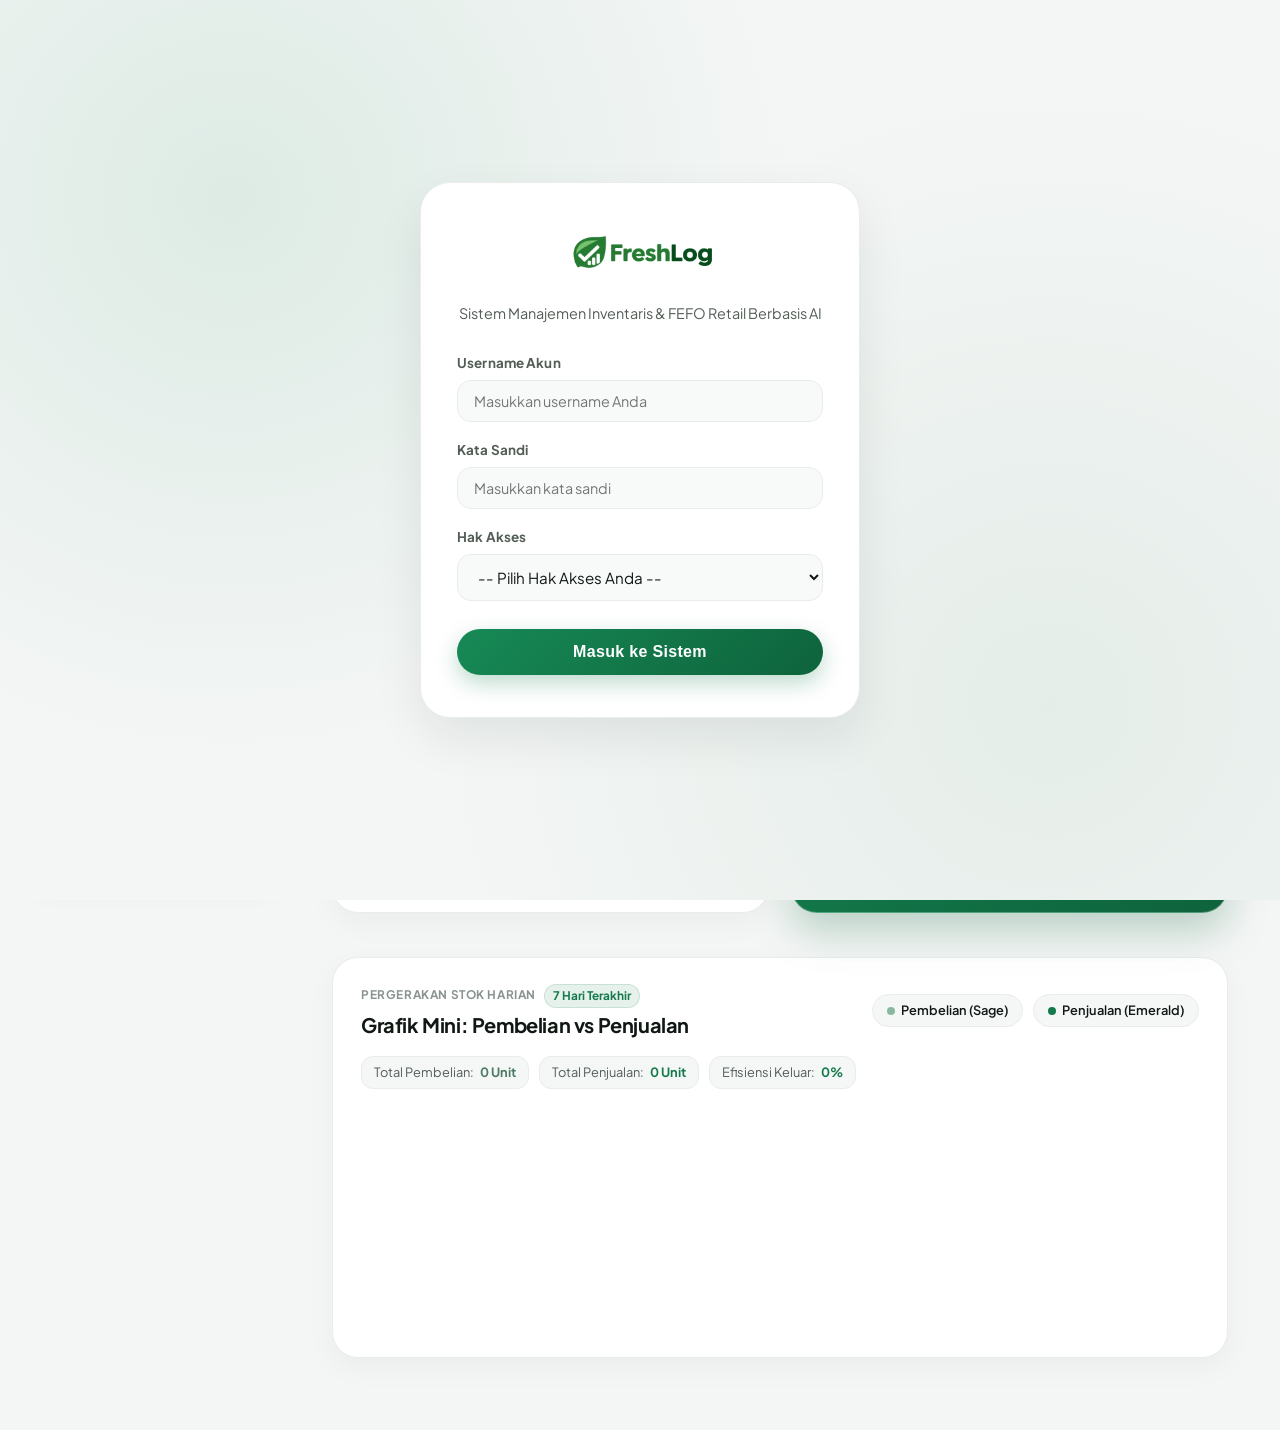
==== frontend/Freshlog.html @ a0118301 "feat: integrasi sinkronisasi cloud Supabase dua arah dengan pembatasan hak akses admin" ====
<!DOCTYPE html>
<html lang="id">
<head>
  <meta charset="UTF-8">
  <meta name="viewport" content="width=device-width, initial-scale=1.0">
  <title>FreshLog - Sistem Inventaris & FEFO</title>
  <link rel="icon" type="image/png" href="logo-icon.png">
  <!-- Google Fonts: Plus Jakarta Sans (Quixotic Soft-Bento Design) -->
  <link rel="preconnect" href="https://fonts.googleapis.com">
  <link rel="preconnect" href="https://fonts.gstatic.com" crossorigin>
  <link href="https://fonts.googleapis.com/css2?family=Plus+Jakarta+Sans:wght@400;500;600;700;800&display=swap" rel="stylesheet">
  <link rel="stylesheet" href="Freshlog.css">
</head>
<body>
  <!-- login (Quixotic Soft-Bento Console) -->
  <div class="login-wrapper" id="login-screen">
    <div class="login-card-bento">
      <div class="login-brand-logo-wrap" style="text-align: center; margin-bottom: 16px;">
        <img src="logo.png" alt="FreshLog Logo" style="height: 56px; max-width: 250px; object-fit: contain;" />
      </div>
      <p class="login-subtitle">Sistem Manajemen Inventaris &amp; FEFO Retail Berbasis AI</p>
      
      <form id="loginForm">
          <!-- Input Username -->
          <div class="form-group">
              <label for="username">Username Akun</label>
              <input type="text" id="username" placeholder="Masukkan username Anda" required>
          </div>

          <!-- Input Password -->
          <div class="form-group">
              <label for="password">Kata Sandi</label>
              <input type="password" id="password" placeholder="Masukkan kata sandi" required>
          </div>

          <!-- Pilihan Akses Role -->
          <div class="form-group">
              <label for="role">Hak Akses</label>
              <select id="role" required>
                  <option value="" disabled selected>-- Pilih Hak Akses Anda --</option>
                  <option value="admin">Admin Toko</option>
                  <option value="staff">Staf Toko</option>
              </select>
          </div>

          <button type="submit" id="btn-submit-login" class="btn-login">Masuk ke Sistem</button>
          <div id="errorBox" class="error-box">Akses ditolak! Periksa kembali data login Anda.</div>
      </form>
    </div>
  </div>

<!-- HALAMAN DASHBOARD DATA UTAMA (Awalnya Terkunci/Tersembunyi) -->
<div id="main-content" hidden>

<!-- TOMBOL HAMBURGER UNTUK TAMPILAN HP -->
<button class="menu-toggle" id="menu-toggle">☰ Menu</button>

  <!-- SIDEBAR NAVIGASI (Quixotic Floating Pill Rail) -->
  <aside class="sidebar" id="sidebar">
    <div class="brand">
      <div class="brand-emblem" style="background: #ffffff; padding: 2px; border: 1px solid var(--border-hairline); box-shadow: var(--shadow-subtle); overflow: hidden;">
        <img src="logo-icon.png" alt="FreshLog" style="width: 100%; height: 100%; object-fit: contain; display: block;" />
      </div>
      <div class="brand-text-wrap">
        <h2>FreshLog</h2>
        <span class="brand-sub">Inventory &amp; FEFO</span>
      </div>
    </div>
    <!-- Info Peran & Sesi Jam Kerja -->
    <div class="user-profile">
      <div class="user-profile-header">
        <img id="sidebar-user-avatar" src="https://ui-avatars.com/api/?name=Admin+Toko&background=137A4B&color=fff" alt="Avatar" class="sidebar-avatar">
        <div class="user-profile-info">
          <p class="user-name-label">Pengguna: <strong id="user-name">-</strong></p>
          <p class="user-role-label"><span class="badge" id="user-role">-</span></p>
        </div>
      </div>
      <div class="user-profile-details">
        <p class="shift-info"><small id="user-shift">Sesi Shift: -</small></p>
        <p class="shift-info"><small id="user-contact">Kontak: -</small></p>
      </div>
    </div>

    <nav class="nav-menu">
      <ul>
        <li><a data-target="dashboard" class="active" role="button" tabindex="0"><span class="nav-icon"><svg class="modern-icon" viewBox="0 0 24 24" fill="none" stroke="currentColor" stroke-width="1.8" stroke-linecap="round" stroke-linejoin="round"><rect x="3" y="3" width="7" height="9" rx="1.5"/><rect x="14" y="3" width="7" height="5" rx="1.5"/><rect x="14" y="12" width="7" height="9" rx="1.5"/><rect x="3" y="16" width="7" height="5" rx="1.5"/></svg></span><span class="nav-label">Dashboard &amp; Dampak</span></a></li>
        <li><a data-target="produk" role="button" tabindex="0"><span class="nav-icon"><svg class="modern-icon" viewBox="0 0 24 24" fill="none" stroke="currentColor" stroke-width="1.8" stroke-linecap="round" stroke-linejoin="round"><path d="M21 8a2 2 0 0 0-1-1.73l-7-4a2 2 0 0 0-2 0l-7 4A2 2 0 0 0 3 8v8a2 2 0 0 0 1 1.73l7 4a2 2 0 0 0 2 0l7-4A2 2 0 0 0 21 16Z"/><path d="m3.3 7 8.7 5 8.7-5"/><path d="M12 22V12"/></svg></span><span class="nav-label">Stok &amp; Batch</span></a></li>
        <li><a data-target="kasir" role="button" tabindex="0"><span class="nav-icon"><svg class="modern-icon" viewBox="0 0 24 24" fill="none" stroke="currentColor" stroke-width="1.8" stroke-linecap="round" stroke-linejoin="round"><circle cx="8" cy="21" r="1.5"/><circle cx="19" cy="21" r="1.5"/><path d="M2.5 2.5h3l2.4 11.5a2 2 0 0 0 2 1.6h9.6a2 2 0 0 0 1.9-1.5l1.6-7.6H6.5"/><path d="m14 5 3-3m0 0 3 3m-3-3v7"/></svg></span><span class="nav-label">Penjualan (Barang Keluar)</span></a></li>
        <li id="nav-item-pembelian"><a data-target="pembelian" id="nav-link-pembelian" role="button" tabindex="0"><span class="nav-icon"><svg class="modern-icon" viewBox="0 0 24 24" fill="none" stroke="currentColor" stroke-width="1.8" stroke-linecap="round" stroke-linejoin="round"><path d="M21 10V8a2 2 0 0 0-1-1.73l-7-4a2 2 0 0 0-2 0l-7 4A2 2 0 0 0 3 8v8a2 2 0 0 0 1 1.73l7 4a2 2 0 0 0 2 0l2-1.14"/><path d="m3.3 7 8.7 5 8.7-5"/><path d="M12 22V12"/><path d="M19 13v6"/><path d="m16 16 3 3 3-3"/></svg></span><span class="nav-label">Pembelian (Barang Masuk)</span></a></li>
        <li><a data-target="analitik-ai" role="button" tabindex="0"><span class="nav-icon"><svg class="modern-icon" viewBox="0 0 24 24" fill="none" stroke="currentColor" stroke-width="1.8" stroke-linecap="round" stroke-linejoin="round"><path d="M3 3v18h18"/><path d="m19 9-5 5-4-4-3 3"/><circle cx="19" cy="9" r="1.5"/></svg></span><span class="nav-label">Analitik AI</span></a></li>
        <li><a data-target="laporan" role="button" tabindex="0"><span class="nav-icon"><svg class="modern-icon" viewBox="0 0 24 24" fill="none" stroke="currentColor" stroke-width="1.8" stroke-linecap="round" stroke-linejoin="round"><path d="M14 2H6a2 2 0 0 0-2 2v16a2 2 0 0 0 2 2h12a2 2 0 0 0 2-2V8z"/><polyline points="14 2 14 8 20 8"/><line x1="16" y1="13" x2="8" y2="13"/><line x1="16" y1="17" x2="8" y2="17"/><line x1="10" y1="9" x2="8" y2="9"/></svg></span><span class="nav-label">Laporan Rekapitulasi</span></a></li>
        <li><a data-target="notif-bot" role="button" tabindex="0"><span class="nav-icon"><svg class="modern-icon" viewBox="0 0 24 24" fill="none" stroke="currentColor" stroke-width="1.8" stroke-linecap="round" stroke-linejoin="round"><path d="M6 8a6 6 0 0 1 12 0c0 7 3 9 3 9H3s3-2 3-9"/><path d="M10.3 21a1.94 1.94 0 0 0 3.4 0"/></svg></span><span class="nav-label">Notifikasi Bot</span></a></li>
        <li><a data-target="pengaturan" role="button" tabindex="0"><span class="nav-icon"><svg class="modern-icon" viewBox="0 0 24 24" fill="none" stroke="currentColor" stroke-width="1.8" stroke-linecap="round" stroke-linejoin="round"><circle cx="12" cy="12" r="3"/><path d="M19.4 15a1.65 1.65 0 0 0 .33 1.82l.06.06a2 2 0 0 1 0 2.83 2 2 0 0 1-2.83 0l-.06-.06a1.65 1.65 0 0 0-1.82-.33 1.65 1.65 0 0 0-1 1.51V21a2 2 0 0 1-2 2 2 2 0 0 1-2-2v-.09A1.65 1.65 0 0 0 9 19.4a1.65 1.65 0 0 0-1.82.33l-.06.06a2 2 0 0 1-2.83 0 2 2 0 0 1 0-2.83l.06-.06a1.65 1.65 0 0 0 .33-1.82 1.65 1.65 0 0 0-1.51-1H3a2 2 0 0 1-2-2 2 2 0 0 1 2-2h.09A1.65 1.65 0 0 0 4.6 9a1.65 1.65 0 0 0-.33-1.82l-.06-.06a2 2 0 0 1 0-2.83 2 2 0 0 1 2.83 0l.06.06a1.65 1.65 0 0 0 1.82.33H9a1.65 1.65 0 0 0 1-1.51V3a2 2 0 0 1 2-2 2 2 0 0 1 2 2v.09a1.65 1.65 0 0 0 1 1.51 1.65 1.65 0 0 0 1.82-.33l.06-.06a2 2 0 0 1 2.83 0 2 2 0 0 1 0 2.83l-.06.06a1.65 1.65 0 0 0-.33 1.82V9a1.65 1.65 0 0 0 1.51 1H21a2 2 0 0 1 2 2 2 2 0 0 1-2 2h-.09a1.65 1.65 0 0 0-1.51 1z"/></svg></span><span class="nav-label">Pengaturan</span></a></li>
      </ul>
    </nav>
  </aside>

  <!-- KONTEN UTAMA -->
  <main class="main-content">
    <!-- TOP FLOATING GREETING & STATUS BAR -->
    <header class="top-floating-bar">
      <div class="top-bar-left">
        <h1 class="hero-greeting"><span class="greeting-lead">Selamat Datang,</span> <span class="greeting-user" id="top-user-name">Admin Toko</span></h1>
        <p class="greeting-sub">Sistem Manajemen Inventaris &amp; Pemantauan Kedaluwarsa Real-Time</p>
      </div>
      <div class="top-bar-right">
        <div class="top-pill-item date-pill">
          <svg class="modern-icon" style="width: 16px; height: 16px;" viewBox="0 0 24 24" fill="none" stroke="currentColor" stroke-width="1.85" stroke-linecap="round" stroke-linejoin="round"><rect x="3" y="4" width="18" height="18" rx="2" ry="2"/><line x1="16" y1="2" x2="16" y2="6"/><line x1="8" y1="2" x2="8" y2="6"/><line x1="3" y1="10" x2="21" y2="10"/></svg>
          <span id="top-current-date">11 Nov 2026</span>
        </div>
        <div class="top-pill-item shift-pill">
          <span class="pulse-dot"></span>
          <span id="top-user-shift-badge">Sesi: 07.00 - 22.00 WIB</span>
        </div>
      </div>
    </header>

    <!-- BANNER PERINGATAN KEDALUWARSA (TOP ALERT BAR) -->
<div class="top-alert-bar" id="top-alert">
  <div class="alert-content">
    <span class="alert-icon">
      <svg class="alert-svg-icon" viewBox="0 0 24 24" fill="none" stroke="currentColor" stroke-width="2" stroke-linecap="round" stroke-linejoin="round"><path d="m21.73 18-8-14a2 2 0 0 0-3.48 0l-8 14A2 2 0 0 0 4 21h16a2 2 0 0 0 1.73-3Z"/><line x1="12" y1="9" x2="12" y2="13"/><line x1="12" y1="17" x2="12.01" y2="17"/></svg>
    </span>
    <span class="alert-text" id="top-alert-text">
      <strong>Peringatan Kedaluwarsa: </strong> Memuat status risiko inventaris...
    </span>
    <button class="btn-close-alert" onclick="this.parentElement.parentElement.style.display='none'">✕</button>
  </div>
</div>

    <!-- SECTION 1: DASHBOARD UTAMA & DAMPAK (Quixotic Soft-Bento) -->
    <section id="dashboard" class="section">
      <header class="section-header">
        <div>
          <h1>Dashboard Ringkasan</h1>
          <p class="section-sub">Pemantauan metrik stok, kedaluwarsa, dan dampak penyelamatan pangan</p>
        </div>
      </header>

      <div class="card-grid bento-stats-grid">
        <!-- Stat Card 1 -->
        <div class="card bento-stat-card">
          <div class="bento-card-top">
            <span class="bento-card-sub">Total Sisa Stok</span>
            <div class="bento-icon-badge">↗</div>
          </div>
          <h3>Total Stok Unit</h3>
          <p class="metric-number" id="dash-total-stok">0 Unit</p>
          <div class="bento-card-bottom">
            <span class="pill-badge pill-badge-success">● Diperbarui langsung</span>
          </div>
        </div>

        <!-- Stat Card 2 -->
        <div class="card bento-stat-card card-warning">
          <div class="bento-card-top">
            <span class="bento-card-sub">Stok Hampir Habis</span>
            <div class="bento-icon-badge">⚠️</div>
          </div>
          <h3>Stok Menipis</h3>
          <p class="metric-number" id="dash-stok-menipis">0 Produk</p>
          <div class="bento-card-bottom">
            <span class="pill-badge pill-badge-warning">● Perlu Restock</span>
          </div>
        </div>

        <!-- Stat Card 3 -->
        <div class="card bento-stat-card card-critical">
          <div class="bento-card-top">
            <span class="bento-card-sub">Kedaluwarsa dalam 3 Bulan</span>
            <div class="bento-icon-badge">🚨</div>
          </div>
          <h3>Batch Segera Kedaluwarsa</h3>
          <p class="metric-number" id="dash-batch-merah">0 Batch</p>
          <div class="bento-card-bottom">
            <span class="pill-badge pill-badge-danger">● Diskon / FEFO Cepat</span>
          </div>
        </div>
      </div>

      <!-- Bento Row: Ringkasan Kedaluwarsa + Kartu Dampak Pangan Emerald -->
      <div class="bento-two-col">
        <!-- Ringkasan Produk Mendekati Kedaluwarsa -->
        <div class="card warning-card bento-card">
          <div class="bento-card-header">
            <div>
              <span class="bento-card-sub">Pemantauan Kedaluwarsa</span>
              <h2>Daftar Produk Mendekati Kedaluwarsa</h2>
            </div>
            <div class="bento-icon-badge">⏱️</div>
          </div>
          <ul class="expire-list" id="dash-expire-list">
            <li><em>Memuat data kedaluwarsa...</em></li>
          </ul>
        </div>

        <!-- Dashboard Dampak Pangan (Desain Rapi Sesuai Gaya Gambar 2) -->
        <div class="card impact-card bento-emerald-card">
          <div class="emerald-card-glow"></div>
          
          <!-- 1. Header: Nama Dampak Pangan -->
          <div class="emerald-card-header">
            <div class="emerald-title-wrap">
              <span class="emerald-sub-title">SISTEM ROTASI &amp; DAMPAK</span>
              <h2 class="emerald-main-brand">Dampak Pangan</h2>
            </div>
            <div class="emerald-badge-simulasi">
              <span id="dash-dampak-bulan-label">🌱 Data Real-Time</span>
            </div>
          </div>

          <!-- 2. Empat Angka Metrik Besar dalam 1 Kartu (Terselamatkan & Tidak Terselamatkan) -->
          <div class="impact-metrics-grid" style="margin-bottom: 12px;">
            <div class="impact-metric-card">
              <p class="emerald-metric-label">Pangan Terselamatkan</p>
              <div class="emerald-big-number">
                <span class="num-val" id="dash-dampak-terselamatkan-kg">0</span> <span class="num-unit">kg</span>
              </div>
            </div>
            <div class="impact-metric-card">
              <p class="emerald-metric-label">Nilai Rupiah Terselamatkan</p>
              <div class="emerald-big-number">
                <span class="currency-prefix">Rp</span> <span class="num-val" id="dash-dampak-terselamatkan-rp">0</span>
              </div>
            </div>
          </div>

          <div class="impact-metrics-grid" style="padding-top: 12px; border-top: 1px dashed rgba(255, 255, 255, 0.22); margin-top: 0; margin-bottom: 8px;">
            <div class="impact-metric-card">
              <p class="emerald-metric-label" style="color: rgba(255, 255, 255, 0.85);">Pangan Tidak Terselamatkan</p>
              <div class="emerald-big-number">
                <span class="num-val" id="dash-dampak-gagal-kg">0</span> <span class="num-unit">kg</span>
              </div>
            </div>
            <div class="impact-metric-card">
              <p class="emerald-metric-label" style="color: rgba(255, 255, 255, 0.85);">Nilai Rupiah Tidak Terselamatkan</p>
              <div class="emerald-big-number">
                <span class="currency-prefix">Rp</span> <span class="num-val" id="dash-dampak-gagal-rp">0</span>
              </div>
            </div>
          </div>

          <!-- 3. Periode Waktu -->
          <div class="emerald-period-bar">
            <span id="dash-dampak-periode">📅 Periode: Tahun Berjalan 2026</span>
          </div>

          <!-- 4. Footer: Catatan Asumsi + Keterangan FEFO -->
          <div class="emerald-card-footer">
            <p class="emerald-asumsi-text" id="dash-dampak-asumsi">
              * Asumsi: 60% stok hampir kedaluwarsa terselamatkan (0,3 kg/unit, estimasi Rp 15.000/unit).
            </p>
            <div class="emerald-fefo-badge">
              <span class="fefo-icon">⚡</span>
              <span><strong>Sistem FEFO:</strong> yang kedaluwarsa duluan, keluar duluan</span>
            </div>
          </div>
        </div>
      </div>

      <!-- Grafik Mini: Pembelian vs Penjualan (7 Hari Terakhir) -->
      <div class="card bento-card">
        <div class="bento-card-header">
          <div>
            <div style="display: flex; align-items: center; gap: 8px;">
              <span class="bento-card-sub">Pergerakan Stok Harian</span>
              <span class="badge" style="background: rgba(19, 122, 75, 0.1); color: var(--emerald-primary); font-size: 0.74rem; font-weight: 700; border-radius: 999px; padding: 2px 8px;">7 Hari Terakhir</span>
            </div>
            <h2 style="margin: 2px 0 0; font-size: 1.25rem;">Grafik Mini: Pembelian vs Penjualan</h2>
          </div>
          <div class="chart-legend-pills">
            <span class="chart-pill pill-pembelian"><span class="dot-pembelian"></span> Pembelian (Sage)</span>
            <span class="chart-pill pill-penjualan"><span class="dot-penjualan"></span> Penjualan (Emerald)</span>
          </div>
        </div>

        <!-- Ringkasan Cepat Metrik 7 Hari Terakhir -->
        <div id="dashboard-mini-chart-summary" style="display: flex; gap: 10px; margin: 10px 0 14px; flex-wrap: wrap;">
          <div style="background: var(--bg-nested-subtle); border: 1px solid var(--border-hairline); border-radius: 12px; padding: 6px 12px; font-size: 0.8rem; display: flex; align-items: center; gap: 6px;">
            <span style="color: var(--ink-secondary);">Total Pembelian:</span>
            <strong id="kpi-mini-beli" style="color: #4A7A64;">0 Unit</strong>
          </div>
          <div style="background: var(--bg-nested-subtle); border: 1px solid var(--border-hairline); border-radius: 12px; padding: 6px 12px; font-size: 0.8rem; display: flex; align-items: center; gap: 6px;">
            <span style="color: var(--ink-secondary);">Total Penjualan:</span>
            <strong id="kpi-mini-jual" style="color: var(--emerald-primary);">0 Unit</strong>
          </div>
          <div style="background: var(--bg-nested-subtle); border: 1px solid var(--border-hairline); border-radius: 12px; padding: 6px 12px; font-size: 0.8rem; display: flex; align-items: center; gap: 6px;">
            <span style="color: var(--ink-secondary);">Efisiensi Keluar:</span>
            <strong id="kpi-mini-turnover" style="color: var(--emerald-primary);">0%</strong>
          </div>
        </div>

        <div class="chart-container" style="position: relative; height: 230px; width: 100%;">
          <canvas id="chartPembelianPenjualan"></canvas>
        </div>
      </div>
    </section>

    <!-- SECTION 2: STOK & BATCH -->
    <section id="produk" class="section">
      <header class="section-header">
        <div>
          <h1>Stok &amp; Batch</h1>
          <p class="section-sub">Manajemen inventaris stok produk, pemantauan nomor batch, dan rotasi kedaluwarsa FEFO</p>
        </div>
        <div class="button-group">
          <!-- Tombol hanya untuk Admin -->
          <button type="button" id="btn-tambah-produk-master" class="btn btn-primary" onclick="bukaModalTambahProdukMaster()">+ Produk Master</button>
          <!-- Tombol hanya untuk Staff -->
          <button type="button" id="btn-tambah-batch" class="btn btn-secondary" onclick="bukaModalTambahBatch()">+ Tambah Batch</button>
        </div>
      </header>

      <!-- SUB-TABS: BATCH INVENTARIS vs MASTER PRODUK -->
      <div class="settings-tabs" style="margin-bottom: 22px;">
        <button type="button" class="settings-tab-btn active" id="tab-btn-stok-batch" onclick="gantiTabStokBatch('batch')">
          📦 Stok &amp; Batch Inventaris
        </button>
        <button type="button" class="settings-tab-btn" id="tab-btn-stok-master" onclick="gantiTabStokBatch('master')">
          📋 Master Produk &amp; Harga
        </button>
      </div>

      <!-- SUB-PANEL 1: STOK & BATCH INVENTARIS (FEFO) -->
      <div id="panel-stok-batch" class="stok-panel active">
        <!-- Filter Bar & Quick Filters (Stok Menipis / Mendekati Expired / Berisiko Tinggi) -->
        <div style="margin-bottom: 16px;">
          <!-- Filter Pills Cepat -->
          <div style="display: flex; gap: 8px; flex-wrap: wrap; margin-bottom: 12px; align-items: center;">
            <span style="font-size: 0.82rem; font-weight: 700; color: var(--ink-secondary); margin-right: 4px;">Filter Cepat:</span>
            <button type="button" class="btn btn-sm filter-kondisi-pill active" data-kondisi="all" onclick="filterTabelInventaris('all')">
              Semua Stok &amp; Batch
            </button>
            <button type="button" class="btn btn-sm filter-kondisi-pill" data-kondisi="menipis" onclick="filterTabelInventaris('menipis')">
              ⚠️ Stok Menipis
            </button>
            <button type="button" class="btn btn-sm filter-kondisi-pill" data-kondisi="mendekati_exp" onclick="filterTabelInventaris('mendekati_exp')">
              ⏳ Mendekati Expired (&le; 7 Hari)
            </button>
            <button type="button" class="btn btn-sm filter-kondisi-pill" data-kondisi="berisiko_tinggi" onclick="filterTabelInventaris('berisiko_tinggi')">
              🔴 Berisiko Tinggi (Merah)
            </button>
          </div>

          <!-- Filter Bar Input, Kategori & Kondisi Stok -->
          <div class="filter-bar">
            <input type="text" id="filter-search-inventaris" placeholder="Cari nama produk atau SKU..." oninput="filterTabelInventaris()">
            <select id="filter-kategori-inventaris" onchange="filterTabelInventaris()">
              <option value="">Semua Kategori</option>
              <option value="Makanan Fresh">🥬 Makanan Segar &amp; Sayuran</option>
              <option value="Minuman &amp; Dairy">🥛 Minuman &amp; Olahan Susu</option>
              <option value="Frozen Food">❄️ Makanan Beku (Frozen Food)</option>
              <option value="Snack &amp; Kue">🍪 Camilan, Kue &amp; Biskuit</option>
              <option value="Bahan Pokok">🌾 Bahan Pokok &amp; Sembako</option>
              <option value="Makanan Kaleng">🥫 Makanan Instan &amp; Kaleng</option>
              <option value="Bumbu Dapur">🌶️ Bumbu &amp; Rempah Dapur</option>
              <option value="Perawatan Rumah">🧹 Pembersih &amp; Perawatan Rumah</option>
              <option value="Perawatan Tubuh">🧼 Perawatan Tubuh &amp; Sabun</option>
              <option value="Kosmetik">💄 Kosmetik &amp; Kecantikan</option>
              <option value="Kesehatan">💊 Kesehatan, Suplemen &amp; Obat</option>
              <option value="Kebutuhan Bayi">👶 Kebutuhan Bayi &amp; Anak</option>
            </select>
            <select id="filter-kondisi-stok" onchange="filterTabelInventaris(this.value)">
              <option value="all">Semua Kondisi Stok &amp; Batch</option>
              <option value="menipis">⚠️ Stok Menipis (&le; Threshold)</option>
              <option value="mendekati_exp">⏳ Mendekati Expired (&le; 7 Hari)</option>
              <option value="berisiko_tinggi">🔴 Berisiko Tinggi (Skor 70-100 / Merah)</option>
            </select>
          </div>
        </div>

        <!-- Tabel Inventaris -->
        <div class="table-container">
          <table>
            <thead>
              <tr>
                <th>Kode Batch</th>
                <th>Nama Produk</th>
                <th>Stok (Utuh)</th>
                <th>Tgl Kedaluwarsa</th>
                <th>Status Risiko</th>
                <th>Saran Tindakan (Google Gemini)</th>
                <th>Aksi</th>
              </tr>
            </thead>
            <tbody id="table-inventaris">
            </tbody>
          </table>
        </div>
      </div>

      <!-- SUB-PANEL 2: MASTER PRODUK & HARGA (DAPAT DILIHAT OLEH KEDUANYA) -->
      <div id="panel-stok-master" class="stok-panel" style="display: none;">
        <div class="card" style="margin-bottom: 20px;">
          <div style="display: flex; justify-content: space-between; align-items: center; flex-wrap: wrap; gap: 12px; margin-bottom: 14px;">
            <div>
              <h2 style="font-size: 1.15rem; margin: 0; display: inline-flex; align-items: center; gap: 8px;">
                <svg class="modern-icon" width="20" height="20" viewBox="0 0 24 24" fill="none" stroke="currentColor" stroke-width="2"><rect x="3" y="3" width="7" height="7"/><rect x="14" y="3" width="7" height="7"/><rect x="14" y="14" width="7" height="7"/><rect x="3" y="14" width="7" height="7"/></svg>
                Daftar Master Produk &amp; Harga
              </h2>
              <p style="color: var(--ink-secondary); font-size: 0.85rem; margin-top: 2px;">Daftar penetapan nama barang, kategori, harga beli, dan harga jual produk master (dapat dipantau oleh Admin &amp; Staf)</p>
            </div>
            <div id="subfitur-btn-tambah-master">
              <button type="button" class="btn btn-primary btn-sm btn-admin-only" onclick="bukaModalTambahProdukMaster()">+ Produk Master Baru</button>
            </div>
          </div>

          <div class="filter-bar" style="margin-bottom: 0;">
            <input type="text" id="filter-search-master-produk" placeholder="Cari nama barang atau barcode SKU..." oninput="filterTabelMasterProduk()" style="flex: 1;">
            <select id="filter-kategori-master-produk" onchange="filterTabelMasterProduk()" style="min-width: 200px;">
              <option value="">Semua Kategori</option>
            </select>
          </div>
        </div>

        <div class="table-container">
          <table>
            <thead>
              <tr>
                <th style="width: 17%;">Barcode / SKU</th>
                <th style="width: 26%;">Nama Barang</th>
                <th style="width: 18%;">Kategori</th>
                <th style="width: 14%;">Harga Beli</th>
                <th style="width: 14%;">Harga Jual</th>
                <th style="width: 11%;">Aksi</th>
              </tr>
            </thead>
            <tbody id="table-master-produk">
              <!-- Diisi otomatis oleh renderTabelMasterProduk() -->
            </tbody>
          </table>
        </div>
      </div>
    </section>

    <!-- SECTION 3: PENJUALAN (BARANG KELUAR) -->
    <section id="kasir" class="section">
      <header class="section-header">
        <div>
          <h1>Penjualan (Barang Keluar)</h1>
          <p class="section-sub">Catat transaksi penjualan ke pelanggan dengan pemotongan otomatis batch terdekat (FEFO)</p>
        </div>
      </header>

      <!-- SUB-TABS PENJUALAN -->
      <div class="settings-tabs" style="margin-bottom: 22px;">
        <button type="button" class="settings-tab-btn active" id="tab-btn-jual-baru" onclick="gantiTabPenjualan('baru')">Form Penjualan Baru</button>
        <button type="button" class="settings-tab-btn" id="tab-btn-jual-riwayat" onclick="gantiTabPenjualan('riwayat')">Daftar Penjualan (Riwayat)</button>
        <button type="button" class="settings-tab-btn" id="tab-btn-jual-voice-ocr" onclick="gantiTabPenjualan('voice-ocr')">Input via Voice / OCR</button>
      </div>

      <!-- SUB-PANEL 1: FORM PENJUALAN BARU (FEFO OTOMATIS) -->
      <div id="panel-jual-baru" class="penjualan-panel">
        <div class="kasir-grid">
          <!-- Card Kiri: Input & Pemilihan Produk -->
          <div class="card">
            <h2>Pilih Produk &amp; Jumlah</h2>
            
            <div class="form-group" style="margin-bottom: 14px;">
              <label for="pilih-produk-penjualan">Pilih Produk</label>
              <select id="pilih-produk-penjualan" onchange="updateInfoBatchFEFO()">
                <option value="">-- Pilih Produk untuk Dijual --</option>
              </select>
            </div>

            <div class="settings-form-row" style="margin-bottom: 14px;">
              <div style="flex: 1;">
                <label for="input-qty-penjualan">Jumlah Qty (Pcs)</label>
                <input type="number" id="input-qty-penjualan" min="1" value="1" oninput="updateInfoBatchFEFO()">
              </div>
              <div style="flex: 1;">
                <label for="input-harga-penjualan">Harga Jual Satuan (Rp)</label>
                <input type="number" id="input-harga-penjualan" readonly style="background-color: var(--bg-nested-subtle);">
              </div>
            </div>

            <!-- Box Pratinjau Alokasi FEFO -->
            <div id="box-fefo-preview" class="fefo-preview-box" style="margin-bottom: 16px; background: var(--bg-nested-subtle); border: 1px dashed var(--border-hairline); border-radius: 14px; padding: 12px 14px;">
              <div style="display: flex; align-items: center; gap: 8px; font-weight: 700; color: var(--emerald-primary); font-size: 0.85rem; margin-bottom: 6px;">
                <span>Rotasi Otomatis FEFO (First Expired, First Out)</span>
              </div>
              <p id="fefo-preview-text" style="font-size: 0.84rem; color: var(--ink-secondary); margin: 0;">Pilih produk dan tentukan jumlah untuk melihat batch mana yang otomatis terpotong lebih dulu.</p>
            </div>

            <button type="button" class="btn btn-primary btn-block" onclick="tambahItemKeKeranjangFEFO()">+ Tambah ke Keranjang</button>

            <div style="margin-top: 18px; border-top: 1px solid var(--border-hairline); padding-top: 16px;">
              <label for="barcode-scanner">Scan / Ketik Barcode atau QR Code Produk</label>
              <div style="display: flex; gap: 8px; align-items: stretch;">
                <input type="text" id="barcode-scanner" placeholder="Arahkan scanner atau ketik kode..." style="flex: 1;">
                <button type="button" class="btn btn-secondary" onclick="bukaScannerKamera('penjualan')" style="display: inline-flex; align-items: center; gap: 6px; white-space: nowrap;">
                  <svg class="modern-icon" style="width: 18px; height: 18px;" viewBox="0 0 24 24" fill="none" stroke="currentColor" stroke-width="1.9" stroke-linecap="round" stroke-linejoin="round"><path d="M3 7V5a2 2 0 0 1 2-2h2"/><path d="M17 3h2a2 2 0 0 1 2 2v2"/><path d="M21 17v2a2 2 0 0 1-2 2h-2"/><path d="M7 21H5a2 2 0 0 1-2-2v-2"/><line x1="7" y1="8" x2="7" y2="16"/><line x1="12" y1="8" x2="12" y2="16"/><line x1="17" y1="8" x2="17" y2="16"/></svg>
                  <span>Scan Kamera</span>
                </button>
              </div>
              <p style="font-size: 0.8rem; color: var(--ink-secondary); margin-top: 4px;">Tekan Enter atau gunakan tombol <strong>Scan Kamera</strong> untuk langsung memasukkan produk ke keranjang.</p>
            </div>
          </div>

          <!-- Card Kanan: Keranjang & Pembayaran -->
          <div class="card">
            <h2>Keranjang Belanja Penjualan</h2>
            <div class="table-container" style="max-height: 280px; overflow-y: auto; margin-bottom: 16px;">
              <table class="cart-table" style="width: 100%;">
                <thead>
                  <tr>
                    <th>Produk</th>
                    <th>Qty</th>
                    <th>Harga</th>
                    <th>Subtotal</th>
                    <th>Alokasi FEFO</th>
                    <th>Aksi</th>
                  </tr>
                </thead>
                <tbody id="cart-items">
                  <tr><td colspan="6" style="text-align: center; color: var(--ink-secondary); padding: 24px;">Keranjang masih kosong. Tambahkan item di sebelah kiri.</td></tr>
                </tbody>
              </table>
            </div>

            <!-- Rincian Pembayaran Kasir -->
            <div class="cart-summary" style="background: var(--bg-nested-subtle); border-radius: 18px; padding: 16px 20px;">
              <div style="display: flex; justify-content: space-between; align-items: center; margin-bottom: 12px;">
                <span style="font-weight: 600; color: var(--ink-secondary);">Total Belanja:</span>
                <span id="label-total-belanja" style="font-size: 1.3rem; font-weight: 800; color: var(--emerald-primary);">Rp 0</span>
              </div>
              
              <div class="settings-form-row" style="margin-bottom: 12px;">
                <div style="flex: 1;">
                  <label for="input-uang-dibayar">Uang Diterima (Rp)</label>
                  <input type="number" id="input-uang-dibayar" placeholder="0" oninput="hitungKembalianPenjualan()">
                </div>
                <div style="flex: 1;">
                  <label>Kembalian (Rp)</label>
                  <div id="label-kembalian" style="padding: 10px 14px; background: #FFFFFF; border: 1px solid var(--border-hairline); border-radius: var(--radius-pill); font-weight: 700; color: var(--ink-charcoal);">Rp 0</div>
                </div>
              </div>

              <div class="form-group" style="margin-bottom: 14px;">
                <label for="input-nama-pelanggan">Nama Pelanggan / Catatan (Opsional)</label>
                <input type="text" id="input-nama-pelanggan" placeholder="Contoh: Pelanggan Umum / Meja 01">
              </div>

              <button type="button" class="btn btn-success btn-block" onclick="selesaikanTransaksiPenjualan()" style="padding: 12px 18px; font-size: 0.95rem;">Selesaikan &amp; Potong Stok FEFO</button>
            </div>
          </div>
        </div>
      </div>

      <!-- SUB-PANEL 2: DAFTAR PENJUALAN (RIWAYAT & DETAIL BATCH) -->
      <div id="panel-jual-riwayat" class="penjualan-panel" style="display: none;">
        <div class="card">
          <div style="display: flex; justify-content: space-between; align-items: center; flex-wrap: wrap; gap: 12px; margin-bottom: 16px;">
            <div>
              <h2>Riwayat Penjualan (Barang Keluar)</h2>
              <p style="color: var(--text-secondary); font-size: 0.85rem;">Catatan seluruh transaksi keluar lengkap dengan pelacakan batch kedaluwarsa yang dipotong.</p>
            </div>
            <button type="button" class="btn btn-secondary btn-sm" onclick="eksporRiwayatPenjualanCSV()">Ekspor CSV</button>
          </div>

          <!-- Filter by tanggal / produk / search -->
          <div class="filter-bar" style="display: flex; flex-wrap: wrap; gap: 10px; margin-bottom: 16px;">
            <div style="display: flex; align-items: center; gap: 6px;">
              <span style="font-size: 0.82rem; font-weight: 600; color: var(--ink-secondary);">Dari:</span>
              <input type="date" id="filter-jual-tgl-mulai" onchange="renderRiwayatPenjualan()" style="padding: 7px 12px; font-size: 0.85rem;">
            </div>
            <div style="display: flex; align-items: center; gap: 6px;">
              <span style="font-size: 0.82rem; font-weight: 600; color: var(--ink-secondary);">Sampai:</span>
              <input type="date" id="filter-jual-tgl-akhir" onchange="renderRiwayatPenjualan()" style="padding: 7px 12px; font-size: 0.85rem;">
            </div>
            <select id="filter-jual-produk" onchange="renderRiwayatPenjualan()" style="min-width: 170px;">
              <option value="">Semua Produk</option>
            </select>
            <input type="text" id="filter-jual-cari" placeholder="Cari No. Faktur / Pelanggan..." oninput="renderRiwayatPenjualan()" style="flex: 1; min-width: 180px;">
            <button type="button" class="btn btn-secondary btn-sm" onclick="resetFilterPenjualan()">Reset Filter</button>
          </div>

          <!-- Tabel Riwayat Penjualan -->
          <div class="table-container">
            <table>
              <thead>
                <tr>
                  <th>No. Faktur</th>
                  <th>Tanggal &amp; Waktu</th>
                  <th>Pelanggan</th>
                  <th>Item &amp; Qty</th>
                  <th>Total Transaksi</th>
                  <th>Batch Terpakai</th>
                  <th>Aksi</th>
                </tr>
              </thead>
              <tbody id="tabel-riwayat-penjualan">
                <!-- Diisi via renderRiwayatPenjualan() -->
              </tbody>
            </table>
          </div>
        </div>
      </div>

      <!-- SUB-PANEL 3: INPUT VIA VOICE / OCR NOTA -->
      <div id="panel-jual-voice-ocr" class="penjualan-panel" style="display: none;">
        <div class="grid-2-col" style="display: grid; grid-template-columns: repeat(auto-fit, minmax(320px, 1fr)); gap: 20px;">
          <!-- Card Voice Input -->
          <div class="card">
            <h2>Input via Suara (Voice to Sale)</h2>
            <p style="color: var(--ink-secondary); font-size: 0.88rem; margin-bottom: 14px;">
              Ucapkan contoh: <em>"Jual 2 botol susu ultra"</em> atau <em>"Keluar 3 bungkus roti tawar"</em>.
            </p>
            <button type="button" class="btn btn-secondary" id="btn-rekam" onclick="mulaiRekam()" style="width: 100%; margin-bottom: 12px;">
              Mulai Rekam Suara
            </button>
            <div class="result-box" id="hasil-suara" style="min-height: 80px; background: var(--bg-nested-subtle); padding: 12px; border-radius: 12px; font-size: 0.88rem;">
              <p style="color: var(--ink-secondary); margin: 0;"><em>Transkrip suara akan muncul di sini...</em></p>
            </div>
          </div>

          <!-- Card OCR Foto Nota -->
          <div class="card">
            <h2>Input via OCR Foto Nota</h2>
            <p style="color: var(--ink-secondary); font-size: 0.88rem; margin-bottom: 14px;">
              Unggah foto nota penjualan fisik untuk diekstrak otomatis dan dimasukkan ke transaksi.
            </p>
            <input type="file" id="input-foto" accept="image/*" onchange="pratinjauFoto(this)" style="margin-bottom: 10px; width: 100%;">
            <div id="pratinjau-foto" style="margin-bottom: 10px;"></div>
            <button type="button" class="btn btn-secondary" id="btn-ekstrak" onclick="ekstrakFoto()" style="width: 100%; margin-bottom: 12px;" disabled>
              Ekstrak dengan AI
            </button>
            <div class="result-box" id="hasil-foto" style="min-height: 80px; background: var(--bg-nested-subtle); padding: 12px; border-radius: 12px; font-size: 0.88rem;">
              <p style="color: var(--ink-secondary); margin: 0;"><em>Hasil ekstraksi teks struk akan muncul di sini...</em></p>
            </div>
          </div>
        </div>

        <!-- Form Konfirmasi Ekstraksi Cepat -->
        <div class="card" style="margin-top: 20px;">
          <h2>Konfirmasi Hasil Voice / OCR ke Penjualan</h2>
          <form id="form-konfirmasi-ekstraksi" onsubmit="konfirmasiEkstraksiKePenjualan(event)" style="display: grid; grid-template-columns: repeat(auto-fit, minmax(200px, 1fr)); gap: 14px; align-items: flex-end;">
            <div>
              <label for="ekstrak-produk">Nama Produk</label>
              <input type="text" id="ekstrak-produk" placeholder="Terisi otomatis..." required>
            </div>
            <div>
              <label for="ekstrak-jumlah">Jumlah (Qty)</label>
              <input type="number" id="ekstrak-jumlah" min="1" value="1" placeholder="1" required>
            </div>
            <div>
              <label for="ekstrak-exp" style="display:none;">Exp Date</label>
              <input type="date" id="ekstrak-exp" style="display:none;">
              <button type="submit" class="btn btn-primary" style="width: 100%;">+ Masukkan ke Penjualan Baru</button>
            </div>
          </form>
        </div>
      </div>
    </section>

    <!-- SECTION 3B: PEMBELIAN (BARANG MASUK) -->
    <section id="pembelian" class="section">
      <header class="section-header">
        <div>
          <h1>Pembelian (Barang Masuk)</h1>
          <p class="section-sub">Catat transaksi pembelian dari pemasok &amp; registrasi stok batch baru secara otomatis</p>
        </div>
      </header>

      <!-- SUB-TABS PEMBELIAN -->
      <div class="settings-tabs" style="margin-bottom: 22px;">
        <button type="button" class="settings-tab-btn active" id="tab-btn-beli-baru" onclick="gantiTabPembelian('baru')">Form Pembelian Baru</button>
        <button type="button" class="settings-tab-btn" id="tab-btn-beli-riwayat" onclick="gantiTabPembelian('riwayat')">Daftar Pembelian (Riwayat)</button>
        <button type="button" class="settings-tab-btn" id="tab-btn-beli-voice-ocr" onclick="gantiTabPembelian('voice-ocr')">Input via Voice / OCR</button>
      </div>

      <!-- SUB-PANEL 1: FORM PEMBELIAN BARU -->
      <div id="panel-beli-baru" class="pembelian-panel">
        <div class="kasir-grid">
          <!-- Card Kiri: Form Input Item Pembelian -->
          <div class="card">
            <h2>Input Barang Masuk dari Pemasok</h2>

            <!-- Baris 1: Nomor Pembelian & Tanggal Barang Sampai ke Toko -->
            <div class="settings-form-row" style="margin-bottom: 14px;">
              <div>
                <label for="input-nomor-pembelian">Nomor Pembelian <span style="color: #dc2626;">*</span></label>
                <div style="display: flex; gap: 6px;">
                  <input type="text" id="input-nomor-pembelian" placeholder="Contoh: PO-20261112-001" style="flex: 1; font-weight: 700; color: var(--emerald-primary); letter-spacing: 0.5px;" required>
                  <button type="button" class="btn btn-secondary btn-sm" onclick="regenerateNomorPembelianOtomatis()" title="Generate Nomor Baru" style="padding: 0 12px; font-size: 0.95rem; display: inline-flex; align-items: center; justify-content: center;">↻</button>
                </div>
              </div>
              <div>
                <label for="input-tgl-sampai-toko">Tanggal Barang Sampai ke Toko <span style="color: #dc2626;">*</span></label>
                <input type="date" id="input-tgl-sampai-toko" required>
              </div>
            </div>

            <!-- Baris 2: Nama Supplier -->
            <div class="form-group" style="margin-bottom: 14px;">
              <label for="pilih-pemasok-pembelian">Nama Supplier <span style="color: #dc2626;">*</span></label>
              <input type="text" id="pilih-pemasok-pembelian" placeholder="Ketik nama supplier..." autocomplete="off" required>
            </div>

            <!-- Baris 3: Produk yang Diketik -->
            <div class="form-group" style="margin-bottom: 14px;">
              <div style="display: flex; justify-content: space-between; align-items: center; margin-bottom: 6px;">
                <label for="input-produk-pembelian" style="margin-bottom: 0;">Produk yang Diketik <span style="color: #dc2626;">*</span></label>
                <button type="button" class="btn btn-secondary btn-sm" onclick="bukaScannerKamera('pembelian')" style="display: inline-flex; align-items: center; gap: 5px; padding: 4px 10px; font-size: 0.78rem;">
                  <svg class="modern-icon" style="width: 15px; height: 15px;" viewBox="0 0 24 24" fill="none" stroke="currentColor" stroke-width="1.9" stroke-linecap="round" stroke-linejoin="round"><path d="M3 7V5a2 2 0 0 1 2-2h2"/><path d="M17 3h2a2 2 0 0 1 2 2v2"/><path d="M21 17v2a2 2 0 0 1-2 2h-2"/><path d="M7 21H5a2 2 0 0 1-2-2v-2"/><line x1="7" y1="8" x2="7" y2="16"/><line x1="12" y1="8" x2="12" y2="16"/><line x1="17" y1="8" x2="17" y2="16"/></svg>
                  <span>Scan Barcode / QR</span>
                </button>
              </div>
              <input type="text" id="input-produk-pembelian" placeholder="Ketik nama produk..." autocomplete="off" oninput="isiOtomatisHargaBeliProduk()" required>
            </div>

            <!-- Baris 4: Jumlah Qty & Harga Beli Satuan -->
            <div class="settings-form-row" style="margin-bottom: 14px;">
              <div>
                <label for="input-qty-pembelian">Jumlah Qty Masuk (Pcs) <span style="color: #dc2626;">*</span></label>
                <input type="number" id="input-qty-pembelian" min="1" value="10" oninput="hitungPratinjauSubtotalBeli()">
              </div>
              <div>
                <label for="input-harga-beli-pembelian">Harga Beli Satuan (Rp) <span style="color: #dc2626;">*</span></label>
                <input type="number" id="input-harga-beli-pembelian" min="0" placeholder="Contoh: 15000" oninput="hitungPratinjauSubtotalBeli()">
              </div>
            </div>

            <!-- Baris 5: Tanggal Expired & Kode Batch -->
            <div class="settings-form-row" style="margin-bottom: 14px;">
              <div>
                <label for="input-exp-pembelian">Tanggal Expired Batch <span style="color: #dc2626;">*</span></label>
                <input type="date" id="input-exp-pembelian" required>
              </div>
              <div>
                <label for="input-kode-batch-pembelian">Kode Batch</label>
                <input type="text" id="input-kode-batch-pembelian" placeholder="Otomatis: BTC-...">
              </div>
            </div>

            <div style="margin-bottom: 16px; background: var(--bg-nested-subtle); border: 1px dashed var(--border-hairline); border-radius: 14px; padding: 12px 14px; display: flex; justify-content: space-between; align-items: center;">
              <span style="font-size: 0.85rem; color: var(--ink-secondary); font-weight: 600;">Estimasi Subtotal Item:</span>
              <strong id="preview-subtotal-beli" style="font-size: 1rem; color: var(--emerald-primary);">Rp 0</strong>
            </div>

            <button type="button" class="btn btn-primary btn-block" onclick="tambahItemKeDaftarPembelian()">+ Tambah ke Daftar Pembelian</button>
          </div>

          <!-- Card Kanan: Daftar Item Nota Pembelian & Simpan -->
          <div class="card">
            <h2>Daftar Item Nota Pembelian</h2>
            <div class="table-container" style="max-height: 280px; overflow-y: auto; margin-bottom: 16px;">
              <table class="cart-table" style="width: 100%;">
                <thead>
                  <tr>
                    <th>Produk &amp; Batch</th>
                    <th>Tgl Expired</th>
                    <th>Qty</th>
                    <th>Harga Beli</th>
                    <th>Subtotal</th>
                    <th>Aksi</th>
                  </tr>
                </thead>
                <tbody id="cart-items-pembelian">
                  <tr><td colspan="6" style="text-align: center; color: var(--ink-secondary); padding: 24px;">Daftar pembelian masih kosong. Tambahkan item di sebelah kiri.</td></tr>
                </tbody>
              </table>
            </div>

            <!-- Ringkasan & Konfirmasi Pembelian -->
            <div class="cart-summary" style="background: var(--bg-nested-subtle); border-radius: 18px; padding: 16px 20px;">
              <div style="display: flex; justify-content: space-between; align-items: center; margin-bottom: 12px;">
                <span style="font-weight: 600; color: var(--ink-secondary);">Total Nilai Pembelian:</span>
                <span id="label-total-pembelian" style="font-size: 1.3rem; font-weight: 800; color: var(--emerald-primary);">Rp 0</span>
              </div>

              <div class="settings-form-row" style="margin-bottom: 14px;">
                <div style="flex: 1;">
                  <label for="input-no-referensi-beli">No. Surat Jalan / Nota Pemasok</label>
                  <input type="text" id="input-no-referensi-beli" placeholder="Contoh: SJ-2026-089">
                </div>
                <div style="flex: 1;">
                  <label for="pilih-status-bayar-beli">Status Pembayaran</label>
                  <select id="pilih-status-bayar-beli">
                    <option value="Lunas">Lunas (Tunai / Transfer)</option>
                    <option value="Tempo">Hutang / Tempo</option>
                  </select>
                </div>
              </div>

              <button type="button" class="btn btn-success btn-block" onclick="selesaikanTransaksiPembelian()" style="padding: 12px 18px; font-size: 0.95rem;">Simpan Pembelian &amp; Tambah Stok Batch</button>
            </div>
          </div>
        </div>
      </div>

      <!-- SUB-PANEL 2: DAFTAR PEMBELIAN (RIWAYAT & FILTER) -->
      <div id="panel-beli-riwayat" class="pembelian-panel" style="display: none;">
        <div class="card">
          <div style="display: flex; justify-content: space-between; align-items: center; flex-wrap: wrap; gap: 12px; margin-bottom: 16px;">
            <div>
              <h2>Riwayat Pembelian (Barang Masuk)</h2>
              <p style="color: var(--text-secondary); font-size: 0.85rem;">Catatan seluruh penerimaan stok barang dari pemasok beserta nomor batch dan tanggal kedaluwarsanya.</p>
            </div>
            <button type="button" class="btn btn-secondary btn-sm" onclick="eksporRiwayatPembelianCSV()">Ekspor CSV</button>
          </div>

          <!-- Filter by tanggal / pemasok / produk -->
          <div class="filter-bar" style="display: flex; flex-wrap: wrap; gap: 10px; margin-bottom: 16px;">
            <div style="display: flex; align-items: center; gap: 6px;">
              <span style="font-size: 0.82rem; font-weight: 600; color: var(--ink-secondary);">Dari:</span>
              <input type="date" id="filter-beli-tgl-mulai" onchange="renderRiwayatPembelian()" style="padding: 7px 12px; font-size: 0.85rem;">
            </div>
            <div style="display: flex; align-items: center; gap: 6px;">
              <span style="font-size: 0.82rem; font-weight: 600; color: var(--ink-secondary);">Sampai:</span>
              <input type="date" id="filter-beli-tgl-akhir" onchange="renderRiwayatPembelian()" style="padding: 7px 12px; font-size: 0.85rem;">
            </div>
            <select id="filter-beli-pemasok" onchange="renderRiwayatPembelian()" style="min-width: 170px;">
              <option value="">Semua Pemasok</option>
            </select>
            <select id="filter-beli-produk" onchange="renderRiwayatPembelian()" style="min-width: 170px;">
              <option value="">Semua Produk</option>
            </select>
            <input type="text" id="filter-beli-cari" placeholder="Cari No. PO / Batch / Nota..." oninput="renderRiwayatPembelian()" style="flex: 1; min-width: 170px;">
            <button type="button" class="btn btn-secondary btn-sm" onclick="resetFilterPembelian()">Reset Filter</button>
          </div>

          <!-- Tabel Riwayat Pembelian -->
          <div class="table-container">
            <table>
              <thead>
                <tr>
                  <th>No. Pembelian</th>
                  <th>Tgl Sampai di Toko</th>
                  <th>Nama Supplier</th>
                  <th>Produk &amp; Qty</th>
                  <th>Batch &amp; Tgl Expired</th>
                  <th>Total Pembelian</th>
                  <th>Aksi</th>
                </tr>
              </thead>
              <tbody id="tabel-riwayat-pembelian">
                <!-- Diisi via renderRiwayatPembelian() -->
              </tbody>
            </table>
          </div>
        </div>
      </div>

      <!-- SUB-PANEL 3: INPUT PEMBELIAN VIA VOICE / OCR -->
      <div id="panel-beli-voice-ocr" class="pembelian-panel" style="display: none;">
        <div class="grid-2-col" style="display: grid; grid-template-columns: repeat(auto-fit, minmax(320px, 1fr)); gap: 20px;">
          <!-- Card Voice Input Pembelian -->
          <div class="card">
            <h2>Input Pembelian via Suara</h2>
            <p style="color: var(--ink-secondary); font-size: 0.88rem; margin-bottom: 14px;">
              Ucapkan contoh: <em>"Masuk 25 botol Susu UHT 1L harga 15000 exp 2026-12-15"</em>.
            </p>
            <button type="button" class="btn btn-secondary" id="btn-rekam-beli" onclick="mulaiRekamPembelian()" style="width: 100%; margin-bottom: 12px;">
              Mulai Rekam Suara Pembelian
            </button>
            <div class="result-box" id="hasil-suara-beli" style="min-height: 80px; background: var(--bg-nested-subtle); padding: 12px; border-radius: 12px; font-size: 0.88rem;">
              <p style="color: var(--ink-secondary); margin: 0;"><em>Transkrip suara barang masuk akan muncul di sini...</em></p>
            </div>
          </div>

          <!-- Card OCR Foto Nota Pemasok -->
          <div class="card">
            <h2>Input via OCR Nota / Faktur Pemasok</h2>
            <p style="color: var(--ink-secondary); font-size: 0.88rem; margin-bottom: 14px;">
              Unggah foto faktur pembelian dari pemasok untuk diekstrak otomatis ke daftar barang masuk.
            </p>
            <input type="file" id="input-foto-beli" accept="image/*" onchange="pratinjauFotoBeli(this)" style="margin-bottom: 10px; width: 100%;">
            <div id="pratinjau-foto-beli" style="margin-bottom: 10px;"></div>
            <button type="button" class="btn btn-secondary" id="btn-ekstrak-beli" onclick="ekstrakFotoBeli()" style="width: 100%; margin-bottom: 12px;" disabled>
              Ekstrak Faktur dengan AI
            </button>
            <div class="result-box" id="hasil-foto-beli" style="min-height: 80px; background: var(--bg-nested-subtle); padding: 12px; border-radius: 12px; font-size: 0.88rem;">
              <p style="color: var(--ink-secondary); margin: 0;"><em>Hasil ekstraksi faktur pembelian akan muncul di sini...</em></p>
            </div>
          </div>
        </div>

        <!-- Form Konfirmasi Ekstraksi ke Pembelian Baru -->
        <div class="card" style="margin-top: 20px;">
          <h2>Konfirmasi Hasil Voice / OCR ke Pembelian Baru</h2>
          <form id="form-konfirmasi-ekstraksi-beli" onsubmit="konfirmasiEkstraksiKePembelian(event)" style="display: grid; grid-template-columns: repeat(auto-fit, minmax(175px, 1fr)); gap: 14px; align-items: flex-end;">
            <div>
              <label for="ekstrak-beli-pemasok">Pemasok</label>
              <input type="text" id="ekstrak-beli-pemasok" placeholder="Nama pemasok..." required>
            </div>
            <div>
              <label for="ekstrak-beli-produk">Nama Produk</label>
              <input type="text" id="ekstrak-beli-produk" placeholder="Terisi otomatis..." required>
            </div>
            <div>
              <label for="ekstrak-beli-jumlah">Jumlah (Qty)</label>
              <input type="number" id="ekstrak-beli-jumlah" min="1" value="10" required>
            </div>
            <div>
              <label for="ekstrak-beli-harga">Harga Beli Satuan (Rp)</label>
              <input type="number" id="ekstrak-beli-harga" min="0" value="15000" required>
            </div>
            <div>
              <label for="ekstrak-beli-exp">Tanggal Expired Batch</label>
              <input type="date" id="ekstrak-beli-exp" required>
            </div>
            <div>
              <button type="submit" class="btn btn-primary" style="width: 100%;">+ Masukkan ke Pembelian Baru</button>
            </div>
          </form>
        </div>
      </div>
    </section>

    <!-- SECTION 6: ANALITIK AI (Fitur Cerdas Berbasis AI) -->
    <section id="analitik-ai" class="section">
      <header class="section-header">
        <div>
          <h1>🧠 Analitik AI &amp; Prediksi</h1>
          <p class="section-sub">Analisis cerdas risiko kedaluwarsa, rekomendasi tindakan otomatis, proyeksi restock, dan evaluasi akurasi model</p>
        </div>
      </header>

      <!-- SUB-TABS ANALITIK AI -->
      <div class="settings-tabs" style="margin-bottom: 22px;">
        <button type="button" class="settings-tab-btn active" id="tab-btn-ai-risiko" onclick="gantiTabAI('risiko')">⚡ Skor Risiko Kedaluwarsa</button>
        <button type="button" class="settings-tab-btn" id="tab-btn-ai-rekomendasi" onclick="gantiTabAI('rekomendasi')">💡 Rekomendasi Tindakan</button>
        <button type="button" class="settings-tab-btn" id="tab-btn-ai-restock" onclick="gantiTabAI('restock')">📈 Prediksi Restock</button>
        <button type="button" class="settings-tab-btn" id="tab-btn-ai-akurasi" onclick="gantiTabAI('akurasi')">🎯 Riwayat Prediksi vs Aktual</button>
      </div>

      <!-- ============================================================ -->
      <!-- SUB-FITUR 1: SKOR RISIKO KEDALUWARSA PER BATCH               -->
      <!-- ============================================================ -->
      <div id="subpanel-ai-risiko" class="ai-subpanel active">
        <!-- 3 Bento KPI Status Risiko -->
        <div class="card-grid" style="grid-template-columns: repeat(auto-fit, minmax(220px, 1fr)); margin-bottom: 20px;">
          <div class="card" style="padding: 18px 20px;">
            <span style="font-size: 0.74rem; text-transform: uppercase; font-weight: 700; color: var(--ink-muted); letter-spacing: 0.04em;">Risiko Tinggi (Merah)</span>
            <p id="kpi-ai-merah" style="font-size: 1.8rem; font-weight: 800; color: #DC2626; margin: 6px 0 2px;">0 Batch</p>
            <small style="color: var(--ink-secondary); font-size: 0.76rem;">Skor 70–100 • Stok diprediksi tidak akan habis</small>
          </div>
          <div class="card" style="padding: 18px 20px;">
            <span style="font-size: 0.74rem; text-transform: uppercase; font-weight: 700; color: var(--ink-muted); letter-spacing: 0.04em;">Perlu Perhatian (Kuning)</span>
            <p id="kpi-ai-kuning" style="font-size: 1.8rem; font-weight: 800; color: #D97706; margin: 6px 0 2px;">0 Batch</p>
            <small style="color: var(--ink-secondary); font-size: 0.76rem;">Skor 31–69 • Perlu pemantauan &amp; rotasi FEFO</small>
          </div>
          <div class="card" style="padding: 18px 20px;">
            <span style="font-size: 0.74rem; text-transform: uppercase; font-weight: 700; color: var(--ink-muted); letter-spacing: 0.04em;">Stok Aman (Hijau)</span>
            <p id="kpi-ai-hijau" style="font-size: 1.8rem; font-weight: 800; color: var(--emerald-primary); margin: 6px 0 2px;">0 Batch</p>
            <small style="color: var(--ink-secondary); font-size: 0.76rem;">Skor 0–30 • Stok diproyeksikan habis sebelum exp</small>
          </div>
        </div>

        <!-- Tabel Skor Risiko Kedaluwarsa + Probabilitas % -->
        <div class="card">
          <div style="display: flex; justify-content: space-between; align-items: center; flex-wrap: wrap; gap: 12px; margin-bottom: 16px;">
            <div>
              <h2 style="font-size: 1.15rem; margin: 0;">⚡ Analisis Risiko Kedaluwarsa Per Batch</h2>
              <p style="color: var(--ink-secondary); font-size: 0.85rem; margin-top: 2px;">Perhitungan skor risiko 0–100 dan probabilitas kedaluwarsa berbasis laju penjualan 14 hari</p>
            </div>
            <div style="display: flex; gap: 8px;">
              <select id="filter-status-ai-risiko" onchange="filterTabelRisikoAI()" style="font-size: 0.84rem; padding: 6px 12px;">
                <option value="all">Semua Status Risiko</option>
                <option value="merah">Merah Saja (Risiko Tinggi)</option>
                <option value="kuning">Kuning Saja (Perhatian)</option>
                <option value="hijau">Hijau Saja (Aman)</option>
              </select>
            </div>
          </div>

          <div class="table-container">
            <table>
              <thead>
                <tr>
                  <th style="width: 13%;">Kode Batch</th>
                  <th style="width: 20%;">Nama Produk</th>
                  <th style="width: 12%;">Tanggal Exp</th>
                  <th style="width: 10%;">Sisa Hari</th>
                  <th style="width: 10%;">Sisa Stok</th>
                  <th style="width: 15%;">Status Risiko</th>
                  <th style="width: 20%;">Probabilitas Kedaluwarsa</th>
                </tr>
              </thead>
              <tbody id="table-ai-risiko">
                <tr><td colspan="7" style="text-align:center; padding:18px;">Memuat analisis risiko AI...</td></tr>
              </tbody>
            </table>
          </div>
        </div>
      </div>

      <!-- ============================================================ -->
      <!-- SUB-FITUR 2: REKOMENDASI TINDAKAN OTOMATIS (AI ACTIONS)       -->
      <!-- ============================================================ -->
      <div id="subpanel-ai-rekomendasi" class="ai-subpanel" style="display: none;">
        <div class="card" style="margin-bottom: 20px;">
          <div style="display: flex; justify-content: space-between; align-items: center; flex-wrap: wrap; gap: 12px; margin-bottom: 12px;">
            <div>
              <div style="display: flex; align-items: center; gap: 8px;">
                <h2 style="font-size: 1.15rem; margin: 0; display: inline-flex; align-items: center; gap: 8px;">
                  <svg class="modern-icon" width="20" height="20" viewBox="0 0 24 24" fill="none" stroke="currentColor" stroke-width="2"><circle cx="12" cy="12" r="10"/><path d="M12 6v6l4 2"/></svg>
                  Rekomendasi Tindakan AI
                </h2>
                <span style="background: #F1F5F9; color: #475569; border: 1px solid #E2E8F0; padding: 2px 10px; border-radius: 999px; font-size: 0.72rem; font-weight: 600;">Google Gemini API</span>
              </div>
              <p style="color: var(--ink-secondary); font-size: 0.85rem; margin-top: 2px;">Saran tindakan cerdas real-time langsung dari Google Gemini LLM API untuk memaksimalkan penjualan &amp; mencegah kerugian kedaluwarsa</p>
            </div>
            <div style="display: flex; gap: 8px; align-items: center;">
              <button type="button" class="btn btn-secondary btn-sm" id="btn-refresh-rekomendasi-llm" onclick="muatRekomendasiLLMGemini(true)" style="display: inline-flex; align-items: center; gap: 6px;">
                <svg class="modern-icon" width="14" height="14" viewBox="0 0 24 24" fill="none" stroke="currentColor" stroke-width="2"><polyline points="23 4 23 10 17 10"/><polyline points="1 20 1 14 7 14"/><path d="M3.51 9a9 9 0 0 1 14.85-3.36L23 10M1 14l4.64 4.36A9 9 0 0 0 20.49 15"/></svg>
                <span>Analisis Ulang</span>
              </button>
              <select id="filter-jenis-tindakan-ai" onchange="renderRekomendasiTindakanAI()" style="font-size: 0.84rem; padding: 6px 12px;">
                <option value="all">Semua Kategori (3 Kategori)</option>
                <option value="diskon">Diskon (1 Minggu Sebelum Exp)</option>
                <option value="donasi">Donasi Limbah (3–1 Hari Sebelum Exp)</option>
                <option value="buang">Pemusnahan Limbah (0 Hari)</option>
              </select>
            </div>
          </div>
          
          <div id="container-kartu-rekomendasi" style="display: grid; grid-template-columns: repeat(auto-fit, minmax(320px, 1fr)); gap: 16px;">
            <!-- Kartu-kartu rekomendasi AI akan dimuat di sini -->
          </div>
        </div>
      </div>

      <!-- ============================================================ -->
      <!-- SUB-FITUR 3: PREDIKSI RESTOCK (7-14 HARI) + SARAN BELANJA    -->
      <!-- ============================================================ -->
      <div id="subpanel-ai-restock" class="ai-subpanel" style="display: none;">
        <!-- Filter Horizon & Produk Prediksi -->
        <div class="card" style="margin-bottom: 20px;">
          <div style="display: flex; justify-content: space-between; align-items: center; flex-wrap: wrap; gap: 12px; margin-bottom: 14px;">
            <div>
              <h2 style="font-size: 1.15rem; margin: 0;">📈 Proyeksi Penjualan &amp; Saran Kebutuhan Restock</h2>
              <p style="color: var(--ink-secondary); font-size: 0.85rem; margin-top: 2px;">Estimasi penjualan 7–14 hari ke depan menggunakan moving average terbobot &amp; kalkulasi safety stock</p>
            </div>
            <div style="display: flex; gap: 10px; align-items: center;">
              <div style="display: flex; align-items: center; gap: 6px;">
                <label style="font-size: 0.82rem; font-weight: 700; color: var(--ink-secondary);">Horizon Prediksi:</label>
                <select id="ai-restock-target-hari" onchange="hitungUlangRestockAI()" style="font-size: 0.84rem; padding: 6px 10px;">
                  <option value="7">7 Hari ke Depan</option>
                  <option value="14" selected>14 Hari ke Depan</option>
                </select>
              </div>
              <div style="display: flex; align-items: center; gap: 6px;">
                <label style="font-size: 0.82rem; font-weight: 700; color: var(--ink-secondary);">Pilih Produk:</label>
                <select id="ai-restock-pilih-produk" onchange="updateGrafikProyeksiRestock()" style="font-size: 0.84rem; padding: 6px 10px; min-width: 170px;">
                </select>
              </div>
            </div>
          </div>

          <!-- Grafik Garis Proyeksi Penjualan AI -->
          <div style="position: relative; height: 280px; width: 100%; margin-bottom: 10px;">
            <canvas id="chartPrediksiRestock"></canvas>
          </div>
        </div>

        <!-- Tabel Rekomendasi Qty Belanja -->
        <div class="card">
          <div style="display: flex; justify-content: space-between; align-items: center; margin-bottom: 14px;">
            <h2 style="font-size: 1.15rem; margin: 0;">🛒 Rekomendasi Qty Belanja Per Produk</h2>
            <button type="button" class="btn btn-secondary btn-sm" onclick="hitungUlangRestockAI()">🔄 Hitung Ulang AI</button>
          </div>
          <div class="table-container">
            <table>
              <thead>
                <tr>
                  <th style="width: 24%;">Nama Produk</th>
                  <th style="width: 15%;">Rata-rata/Hari</th>
                  <th style="width: 15%;">Sisa Stok</th>
                  <th style="width: 16%;">Estimasi Habis</th>
                  <th style="width: 15%;">Saran Qty Belanja</th>
                  <th style="width: 15%;">Status Kebutuhan</th>
                </tr>
              </thead>
              <tbody id="table-restock">
                <tr><td colspan="6" style="text-align: center; padding: 18px;">Menghitung kebutuhan restock...</td></tr>
              </tbody>
            </table>
          </div>
        </div>
      </div>

      <!-- ============================================================ -->
      <!-- SUB-FITUR 4: RIWAYAT PREDIKSI VS AKTUAL (EVALUASI AKURASI)   -->
      <!-- ============================================================ -->
      <div id="subpanel-ai-akurasi" class="ai-subpanel" style="display: none;">
        <!-- 4 Bento KPI Akurasi Model -->
        <div class="card-grid" style="grid-template-columns: repeat(auto-fit, minmax(200px, 1fr)); margin-bottom: 20px;">
          <div class="card" style="padding: 18px 20px;">
            <span style="font-size: 0.74rem; text-transform: uppercase; font-weight: 700; color: var(--ink-muted); letter-spacing: 0.04em;">Rata-rata Akurasi</span>
            <p id="kpi-ai-akurasi-persen" style="font-size: 1.8rem; font-weight: 800; color: var(--emerald-primary); margin: 6px 0 2px;">94.2%</p>
            <small style="color: var(--ink-secondary); font-size: 0.76rem;">Ketepatan model vs realisasi kasir</small>
          </div>
          <div class="card" style="padding: 18px 20px;">
            <span style="font-size: 0.74rem; text-transform: uppercase; font-weight: 700; color: var(--ink-muted); letter-spacing: 0.04em;">Mean Absolute Error (MAE)</span>
            <p id="kpi-ai-mae" style="font-size: 1.8rem; font-weight: 800; color: var(--ink-charcoal); margin: 6px 0 2px;">±1.6 Unit</p>
            <small style="color: var(--ink-secondary); font-size: 0.76rem;">Rata-rata selisih prediksi per hari</small>
          </div>
          <div class="card" style="padding: 18px 20px;">
            <span style="font-size: 0.74rem; text-transform: uppercase; font-weight: 700; color: var(--ink-muted); letter-spacing: 0.04em;">Prediksi Tervalidasi</span>
            <p id="kpi-ai-total-validasi" style="font-size: 1.8rem; font-weight: 800; color: #2563EB; margin: 6px 0 2px;">42 Periode</p>
            <small style="color: var(--ink-secondary); font-size: 0.76rem;">Catatan historis yang dibandingkan</small>
          </div>
          <div class="card" style="padding: 18px 20px;">
            <span style="font-size: 0.74rem; text-transform: uppercase; font-weight: 700; color: var(--ink-muted); letter-spacing: 0.04em;">Status Keandalan Model</span>
            <p style="font-size: 1.25rem; font-weight: 800; color: #158050; margin: 10px 0 2px;">Sangat Andal 🎯</p>
            <small style="color: var(--ink-secondary); font-size: 0.76rem;">Confidence Score: 0.94 / 1.00</small>
          </div>
        </div>

        <!-- Grafik Visualisasi Evaluasi Prediksi vs Aktual -->
        <div class="card" style="margin-bottom: 20px;">
          <div style="display: flex; justify-content: space-between; align-items: center; flex-wrap: wrap; gap: 12px; margin-bottom: 12px;">
            <div>
              <h2 style="font-size: 1.15rem; margin: 0;">🎯 Evaluasi Grafis: Prediksi AI vs Penjualan Aktual</h2>
              <p style="color: var(--ink-secondary); font-size: 0.85rem; margin-top: 2px;">Perbandingan garis prediksi algoritma cerdas terhadap angka penjualan kasir sesungguhnya</p>
            </div>
            <div class="chart-legend-pills">
              <span class="chart-pill pill-pembelian"><span class="dot-pembelian" style="background: #93C5FD;"></span> Prediksi AI (Biru)</span>
              <span class="chart-pill pill-penjualan"><span class="dot-penjualan" style="background: #137A4B;"></span> Penjualan Aktual (Emerald)</span>
            </div>
          </div>
          <div style="position: relative; height: 260px; width: 100%;">
            <canvas id="chartEvaluasiAkurasi"></canvas>
          </div>
        </div>

        <!-- Tabel Riwayat Prediksi vs Realisasi -->
        <div class="card">
          <h2 style="font-size: 1.15rem; margin-bottom: 14px;">📋 Log Evaluasi Akurasi Prediksi</h2>
          <div class="table-container">
            <table>
              <thead>
                <tr>
                  <th style="width: 15%;">Periode Tanggal</th>
                  <th style="width: 22%;">Nama Produk</th>
                  <th style="width: 14%;">Prediksi AI</th>
                  <th style="width: 14%;">Realisasi Aktual</th>
                  <th style="width: 12%;">Deviasi / Selisih</th>
                  <th style="width: 11%;">Tingkat Akurasi</th>
                  <th style="width: 12%;">Status Evaluasi</th>
                </tr>
              </thead>
              <tbody id="table-ai-akurasi">
                <tr><td colspan="7" style="text-align: center; padding: 18px;">Memuat data evaluasi akurasi...</td></tr>
              </tbody>
            </table>
          </div>
        </div>
      </div>
    </section>

    <!-- SECTION 7: LAPORAN REKAPITULASI -->
    <section id="laporan" class="section">
      <header class="section-header">
        <div>
          <h1>Laporan Rekapitulasi</h1>
          <p class="section-sub">Rekapitulasi transaksi harian, bulanan, dan pergerakan stok barang</p>
        </div>
      </header>

      <!-- 1. SUB-FITUR TABS: Harian vs Bulanan vs Tahunan -->
      <div class="settings-tabs" style="max-width: 580px; margin-bottom: 20px;">
        <button type="button" class="settings-tab-btn active" id="tab-btn-laporan-harian" onclick="gantiTabLaporan('harian')">📅 Laporan Harian</button>
        <button type="button" class="settings-tab-btn" id="tab-btn-laporan-bulanan" onclick="gantiTabLaporan('bulanan')">🗓️ Laporan Bulanan</button>
        <button type="button" class="settings-tab-btn" id="tab-btn-laporan-tahunan" onclick="gantiTabLaporan('tahunan')">📊 Laporan Tahunan</button>
      </div>
        <!-- 2. SUB-FITUR FILTER: Filter Periode & Produk -->
        <div class="card" style="margin-bottom: 22px;">
        <div style="display: flex; justify-content: space-between; align-items: center; flex-wrap: wrap; gap: 12px; margin-bottom: 16px;">
          <h2 style="font-size: 1.15rem; margin: 0;">🔍 Filter Periode &amp; Produk</h2>
          <div style="display: flex; gap: 8px;">
            <button type="button" class="btn btn-secondary btn-sm" onclick="resetFilterLaporan()">Reset Filter</button>
            <button type="button" class="btn btn-primary btn-sm" onclick="terapkanFilterLaporan()">Terapkan Filter</button>
          </div>
        </div>

        <!-- Baris 1 Filter: Periode & Produk -->
        <div class="settings-form-row" style="margin-bottom: 12px;">
          <!-- Periode Harian (Rentang Tanggal) -->
          <div id="filter-wrap-harian">
            <label style="font-size: 0.84rem; font-weight: 700; color: var(--ink-secondary); margin-bottom: 6px; display: block;">Rentang Tanggal Harian</label>
            <div style="display: flex; gap: 8px; align-items: center;">
              <input type="date" id="laporan-tgl-mulai" style="flex: 1;" onchange="terapkanFilterLaporan()">
              <span style="font-size: 0.85rem; color: var(--ink-muted); font-weight: 700;">s/d</span>
              <input type="date" id="laporan-tgl-akhir" style="flex: 1;" onchange="terapkanFilterLaporan()">
            </div>
          </div>

          <!-- Periode Bulanan (Bulan & Tahun) -->
          <div id="filter-wrap-bulanan" style="display: none;">
            <label style="font-size: 0.84rem; font-weight: 700; color: var(--ink-secondary); margin-bottom: 6px; display: block;">Periode Bulan &amp; Tahun</label>
            <div style="display: flex; gap: 10px;">
              <select id="laporan-pilih-bulan" style="flex: 1.3;" onchange="terapkanFilterLaporan()">
                <option value="all">Semua Bulan (Tahun Berjalan)</option>
                <option value="1">Januari</option>
                <option value="2">Februari</option>
                <option value="3">Maret</option>
                <option value="4">April</option>
                <option value="5">Mei</option>
                <option value="6">Juni</option>
                <option value="7">Juli</option>
                <option value="8">Agustus</option>
                <option value="9">September</option>
                <option value="10">Oktober</option>
                <option value="11" selected>November</option>
                <option value="12">Desember</option>
              </select>
              <select id="laporan-pilih-tahun" style="flex: 0.9;" onchange="terapkanFilterLaporan()">
                <option value="2025">2025</option>
                <option value="2026" selected>2026</option>
                <option value="2027">2027</option>
              </select>
            </div>
          </div>

          <!-- Periode Tahunan (Tahun Laporan) -->
          <div id="filter-wrap-tahunan" style="display: none;">
            <label style="font-size: 0.84rem; font-weight: 700; color: var(--ink-secondary); margin-bottom: 6px; display: block;">Periode Tahun Laporan</label>
            <div style="display: flex; gap: 10px;">
              <select id="laporan-pilih-tahun-tahunan" style="width: 100%;" onchange="terapkanFilterLaporan()">
                <option value="2026" selected>Tahun 2026 (Tahun Berjalan)</option>
                <option value="2025">Tahun 2025</option>
                <option value="all">Semua Tahun (Perbandingan Historis)</option>
              </select>
            </div>
          </div>

          <!-- Filter Produk -->
          <div>
            <label style="font-size: 0.84rem; font-weight: 700; color: var(--ink-secondary); margin-bottom: 6px; display: block;">Pilih Produk</label>
            <select id="laporan-filter-produk" onchange="terapkanFilterLaporan()">
              <option value="all">Semua Produk Master</option>
            </select>
          </div>
        </div>

        <!-- Baris 2 Filter: Kategori & Jenis Transaksi -->
        <div class="settings-form-row">
          <div>
            <label style="font-size: 0.84rem; font-weight: 700; color: var(--ink-secondary); margin-bottom: 6px; display: block;">Kategori Produk</label>
            <select id="laporan-filter-kategori" onchange="terapkanFilterLaporan()">
              <option value="all">Semua Kategori</option>
            </select>
          </div>
          <div>
            <label style="font-size: 0.84rem; font-weight: 700; color: var(--ink-secondary); margin-bottom: 6px; display: block;">Jenis Transaksi / Aktivitas</label>
            <select id="laporan-filter-jenis" onchange="terapkanFilterLaporan()">
              <option value="all">Semua Jenis (Penjualan &amp; Stok Masuk)</option>
              <option value="penjualan">Penjualan Kasir</option>
              <option value="pembelian">Pembelian Stok Masuk</option>
              <option value="expired">Stok Berisiko Kedaluwarsa</option>
            </select>
          </div>
        </div>
      </div>

      <!-- 3. RINGKASAN METRIK (Bento KPI Cards) -->
      <div class="card-grid" style="grid-template-columns: repeat(auto-fit, minmax(200px, 1fr)); margin-bottom: 22px;">
        <div class="card" style="padding: 18px 20px;">
          <span style="font-size: 0.74rem; text-transform: uppercase; font-weight: 700; color: var(--ink-muted); letter-spacing: 0.04em;">Total Item Terjual</span>
          <p id="kpi-laporan-qty-jual" style="font-size: 1.8rem; font-weight: 800; color: var(--emerald-primary); margin: 6px 0 2px;">0 Unit</p>
          <small style="color: var(--ink-secondary); font-size: 0.76rem;">Penjualan barang ke konsumen</small>
        </div>
        <div class="card" style="padding: 18px 20px;">
          <span style="font-size: 0.74rem; text-transform: uppercase; font-weight: 700; color: var(--ink-muted); letter-spacing: 0.04em;">Total Omzet Penjualan</span>
          <p id="kpi-laporan-omzet" style="font-size: 1.8rem; font-weight: 800; color: var(--ink-charcoal); margin: 6px 0 2px;">Rp 0</p>
          <small style="color: var(--ink-secondary); font-size: 0.76rem;">Nilai transaksi penjualan</small>
        </div>
        <div class="card" style="padding: 18px 20px;">
          <span style="font-size: 0.74rem; text-transform: uppercase; font-weight: 700; color: var(--ink-muted); letter-spacing: 0.04em;">Total Stok Masuk</span>
          <p id="kpi-laporan-qty-beli" style="font-size: 1.8rem; font-weight: 800; color: #2563EB; margin: 6px 0 2px;">0 Unit</p>
          <small style="color: var(--ink-secondary); font-size: 0.76rem;">Pengadaan stok / batch masuk</small>
        </div>
        <div class="card" style="padding: 18px 20px;">
          <span style="font-size: 0.74rem; text-transform: uppercase; font-weight: 700; color: var(--ink-muted); letter-spacing: 0.04em;">Estimasi Margin Kotor</span>
          <p id="kpi-laporan-laba" style="font-size: 1.8rem; font-weight: 800; color: #158050; margin: 6px 0 2px;">Rp 0</p>
          <small style="color: var(--ink-secondary); font-size: 0.76rem;">Selisih harga jual vs modal beli</small>
        </div>
      </div>

      <!-- 4. SUB-FITUR: BENTO ROW (Dashboard Dampak Penyelamatan & Grafik Pembelian vs Penjualan) -->
      <div class="bento-two-col" style="margin-bottom: 22px;">
        <!-- Sub-Fitur: Dashboard Dampak Pangan di Laporan (Desain Rapi Sesuai Gaya Gambar 2) -->
        <div class="card impact-card bento-emerald-card" style="margin-bottom: 0;">
          <div class="emerald-card-glow"></div>
          
          <div class="emerald-card-header">
            <div class="emerald-title-wrap">
              <span class="emerald-sub-title">SISTEM ROTASI &amp; DAMPAK</span>
              <h2 class="emerald-main-brand">Dampak Pangan</h2>
            </div>
            <div class="emerald-badge-simulasi">
              <span>🌱 Periode Terfilter</span>
            </div>
          </div>

          <!-- 4 Metrik dalam 1 Kartu: Pangan Terselamatkan & Pangan Tidak Terselamatkan -->
          <div class="impact-metrics-grid" style="margin-bottom: 12px;">
            <div class="impact-metric-card">
              <p class="emerald-metric-label">Pangan Terselamatkan</p>
              <div class="emerald-big-number">
                <span class="num-val" id="dampak-laporan-kg">0</span> <span class="num-unit">kg</span>
              </div>
            </div>
            <div class="impact-metric-card">
              <p class="emerald-metric-label">Nilai Rupiah Terselamatkan</p>
              <div class="emerald-big-number">
                <span class="currency-prefix">Rp</span> <span class="num-val" id="dampak-laporan-rp">0</span>
              </div>
            </div>
          </div>

          <div class="impact-metrics-grid" style="padding-top: 12px; border-top: 1px dashed rgba(255, 255, 255, 0.22); margin-top: 0; margin-bottom: 8px;">
            <div class="impact-metric-card">
              <p class="emerald-metric-label" style="color: rgba(255, 255, 255, 0.85);">Pangan Tidak Terselamatkan</p>
              <div class="emerald-big-number">
                <span class="num-val" id="dampak-laporan-gagal-kg">0</span> <span class="num-unit">kg</span>
              </div>
            </div>
            <div class="impact-metric-card">
              <p class="emerald-metric-label" style="color: rgba(255, 255, 255, 0.85);">Nilai Rupiah Tidak Terselamatkan</p>
              <div class="emerald-big-number">
                <span class="currency-prefix">Rp</span> <span class="num-val" id="dampak-laporan-gagal-rp">0</span>
              </div>
            </div>
          </div>

          <!-- Periode Waktu Terfilter -->
          <div class="emerald-period-bar">
            <span id="dampak-laporan-periode">📅 Periode: Memuat...</span>
          </div>

          <!-- Detail Dampak Per Periode -->
          <div style="background: rgba(255, 255, 255, 0.1); border-radius: 12px; padding: 12px 14px; margin-top: 14px; border: 1px solid rgba(255, 255, 255, 0.18);">
            <div style="font-size: 0.78rem; text-transform: uppercase; font-weight: 800; letter-spacing: 0.05em; color: rgba(255, 255, 255, 0.9); margin-bottom: 8px;">
              📊 Rincian Penyelamatan Periode
            </div>
            <div style="display: grid; grid-template-columns: repeat(3, 1fr); gap: 8px; text-align: center;">
              <div style="background: rgba(0, 0, 0, 0.18); padding: 8px 4px; border-radius: 8px;">
                <span style="font-size: 0.7rem; color: rgba(255, 255, 255, 0.8); display: block;">Item Terselamatkan</span>
                <strong id="dampak-laporan-unit" style="font-size: 0.92rem; color: #FFFFFF;">0 Unit</strong>
              </div>
              <div style="background: rgba(0, 0, 0, 0.18); padding: 8px 4px; border-radius: 8px;">
                <span style="font-size: 0.7rem; color: rgba(255, 255, 255, 0.8); display: block;">Kepatuhan FEFO</span>
                <strong id="dampak-laporan-efisiensi" style="font-size: 0.92rem; color: #FFFFFF;">0%</strong>
              </div>
              <div style="background: rgba(0, 0, 0, 0.18); padding: 8px 4px; border-radius: 8px;">
                <span style="font-size: 0.7rem; color: rgba(255, 255, 255, 0.8); display: block;">Reduksi Karbon</span>
                <strong id="dampak-laporan-co2" style="font-size: 0.92rem; color: #FFFFFF;">0 kg CO₂e</strong>
              </div>
            </div>
          </div>

          <!-- Footer Asumsi & FEFO -->
          <div class="emerald-card-footer" style="margin-top: 14px;">
            <p class="emerald-asumsi-text" id="dampak-laporan-asumsi">
              * Dihitung berdasarkan rotasi stok FEFO per periode (rata-rata 0,35 kg/unit, estimasi 70% stok aktif terselamatkan).
            </p>
            <div class="emerald-fefo-badge">
              <span class="fefo-icon">⚡</span>
              <span><strong>Rotasi FEFO:</strong> Penjualan terjadwal memprioritaskan batch mendekati kedaluwarsa</span>
            </div>
          </div>
        </div>

        <!-- Sub-Fitur: Grafik Pembelian vs Penjualan -->
        <div class="card bento-card" style="margin-bottom: 0; display: flex; flex-direction: column;">
          <div class="bento-card-header" style="margin-bottom: 12px;">
            <div>
              <span class="bento-card-sub" id="laporan-chart-sub">Perbandingan Volume Transaksi</span>
              <h2 id="laporan-chart-title" style="font-size: 1.2rem; margin: 2px 0 0;">Grafik Pembelian vs Penjualan</h2>
            </div>
            <div class="chart-legend-pills">
              <span class="chart-pill pill-pembelian"><span class="dot-pembelian"></span> Pembelian (Sage)</span>
              <span class="chart-pill pill-penjualan"><span class="dot-penjualan"></span> Penjualan (Emerald)</span>
            </div>
          </div>
          <div style="flex: 1; min-height: 280px; position: relative;">
            <canvas id="chartLaporanBeliJual"></canvas>
          </div>
        </div>
      </div>

      <!-- 5. TABEL REKAPITULASI DATA + EKSPOR -->
      <div class="card">
        <div style="display: flex; justify-content: space-between; align-items: center; flex-wrap: wrap; gap: 12px; margin-bottom: 16px;">
          <div>
            <h2 id="judul-tabel-laporan">📋 Data Rekapitulasi Harian</h2>
            <p id="sub-tabel-laporan" style="color: var(--ink-secondary); font-size: 0.85rem; margin-top: 2px;">Rincian transaksi pergerakan barang per hari</p>
          </div>
          <div style="display: flex; gap: 10px; align-items: center;">
            <button type="button" class="btn btn-success btn-sm" onclick="unduhLaporanExcel()">📥 Unduh Excel (CSV)</button>
            <button type="button" class="btn btn-primary btn-sm" onclick="unduhLaporanPDF()">🖨️ Cetak / Unduh PDF</button>
          </div>
        </div>

        <div class="table-container">
          <table>
            <thead id="head-tabel-laporan"></thead>
            <tbody id="body-tabel-laporan"></tbody>
          </table>
        </div>
      </div>
    </section>


    <!-- SECTION 8: NOTIFIKASI BOT -->
    <section id="notif-bot" class="section">
      <header class="section-header">
        <h1>Pengaturan Notifikasi Bot (Telegram / WhatsApp)</h1>
      </header>
      <form class="card" onsubmit="event.preventDefault(); simpanDanTesBot();">
        <label>ID Telegram / Nomor WhatsApp Pemilik</label>
        <input type="text" id="inputChatId" placeholder="Masukkan Chat ID / No HP" required>
        <div class="checkbox-group">
          <label><input type="checkbox" checked> Peringatan Batch Kedaluwarsa (Hitam/Merah)</label>
          <label><input type="checkbox" checked> Peringatan Stok Menipis</label>
        </div>
        <button type="submit" class="btn btn-primary">Simpan Pengaturan Bot</button>
      </form>
    </section>

    <!-- SECTION 9: PENGATURAN SISTEM & AKUN -->
    <section id="pengaturan" class="section">
      <header class="section-header">
        <div>
          <h1>⚙️ Pengaturan Sistem & Akun</h1>
          <p style="color: var(--text-secondary); font-size: 0.9rem;">Kelola profil akun, hak akses staf, batas stok menipis, kategori/satuan, dan log aktivitas.</p>
        </div>
      </header>

      <!-- Navigasi Sub-Tab Pengaturan -->
      <div class="settings-tabs">
        <button type="button" class="settings-tab-btn active" onclick="bukaTabPengaturan('tab-profil', this)">👤 Profil Akun</button>
        <button type="button" class="settings-tab-btn" onclick="bukaTabPengaturan('tab-pengguna', this)">👥 Manajemen Pengguna</button>
        <button type="button" class="settings-tab-btn" onclick="bukaTabPengaturan('tab-threshold', this)">📉 Threshold Stok Menipis</button>
        <button type="button" class="settings-tab-btn" onclick="bukaTabPengaturan('tab-satuan-kategori', this)">🏷️ Satuan & Kategori</button>
        <button type="button" class="settings-tab-btn" onclick="bukaTabPengaturan('tab-audit-log', this)">📋 Log Aktivitas (Audit)</button>
        <button type="button" id="btn-tab-cloud-sync" class="settings-tab-btn" onclick="bukaTabPengaturan('tab-cloud-sync', this)">☁️ Sinkronisasi Supabase</button>
      </div>

      <!-- SUB-FITUR 1: PROFIL AKUN -->
      <div id="tab-profil" class="settings-panel active">
        <div class="card">
          <h2>Profil Akun Aktif</h2>
          <p style="color: var(--text-secondary); font-size: 0.88rem; margin-bottom: 16px;">Perbarui informasi nama, foto profil, kontak, dan kata sandi akun Anda.</p>
          <form id="form-profil-akun" onsubmit="simpanProfilAkun(event)">
            <div class="profile-settings-grid">
              <div class="profile-avatar-box">
                <img id="preview-profil-foto" src="https://ui-avatars.com/api/?name=Admin+Toko&background=2e7d32&color=fff" alt="Foto Profil" class="profile-avatar-large">
                <label for="input-profil-foto" class="btn btn-secondary btn-sm" style="margin-top: 10px; cursor: pointer; display: inline-block;">📷 Ubah Foto</label>
                <input type="file" id="input-profil-foto" accept="image/*" style="display: none;" onchange="pratinjauFotoProfil(this)">
                <button type="button" class="btn btn-sm" style="margin-top: 6px; background:#e2e8f0; color:#334155;" onclick="resetFotoProfil()">Reset Foto</button>
              </div>
              <div class="profile-fields-box">
                <div class="settings-form-row">
                  <div>
                    <label>Username (ID Login)</label>
                    <input type="text" id="profil-username" disabled style="background-color: #f1f5f9; cursor: not-allowed;">
                  </div>
                  <div>
                    <label>Peran & Jam Shift</label>
                    <input type="text" id="profil-role-shift" disabled style="background-color: #f1f5f9; cursor: not-allowed;">
                  </div>
                </div>
                <label>Nama Lengkap Tampilan</label>
                <input type="text" id="profil-nama" required placeholder="Contoh: Budi Santoso">

                <div class="settings-form-row">
                  <div>
                    <label>Nomor Telepon / WhatsApp</label>
                    <input type="text" id="profil-telepon" placeholder="Contoh: 0812-3456-7890">
                  </div>
                  <div>
                    <label>Alamat Email</label>
                    <input type="email" id="profil-email" placeholder="Contoh: staf@freshlog.id">
                  </div>
                </div>

                <label>Kata Sandi Baru <small style="font-weight:normal; color:#64748b;">(Kosongkan jika tidak ingin mengubah password)</small></label>
                <input type="password" id="profil-password" placeholder="Masukkan password baru...">

                <div style="margin-top: 18px;">
                  <button type="submit" class="btn btn-primary">💾 Simpan Perubahan Profil</button>
                </div>
              </div>
            </div>
          </form>
        </div>
      </div>

      <!-- SUB-FITUR 2: MANAJEMEN PENGGUNA (ADMIN ONLY) -->
      <div id="tab-pengguna" class="settings-panel">
        <div id="user-mgmt-restricted" class="card card-warning" style="display: none;">
          <h3>🔒 Akses Terbatas (Khusus Admin)</h3>
          <p style="margin-top: 6px; color: var(--text-secondary);">Maaf, hanya pengguna dengan peran <strong>Admin</strong> yang dapat menambah, mengubah, atau menghapus akun staf.</p>
        </div>

        <div id="user-mgmt-content">
          <div class="card">
            <h2 id="judul-form-pengguna">Tambah / Ubah Akun Pengguna</h2>
            <form id="form-manajemen-pengguna" onsubmit="simpanAkunPengguna(event)">
              <input type="hidden" id="edit-user-original-key" value="">
              <div class="settings-form-row">
                <div>
                  <label>Username Login</label>
                  <input type="text" id="mgmt-username" required placeholder="Contoh: staf3">
                </div>
                <div>
                  <label>Nama Lengkap</label>
                  <input type="text" id="mgmt-nama" required placeholder="Contoh: Andi (Staf Gudang)">
                </div>
              </div>
              <div class="settings-form-row">
                <div>
                  <label>Peran (Role)</label>
                  <select id="mgmt-role" required>
                    <option value="staff">Staf Toko</option>
                    <option value="admin">Admin</option>
                  </select>
                </div>
                <div>
                  <label>Label Jabatan</label>
                  <input type="text" id="mgmt-label-role" required placeholder="Contoh: Staf 3 / Kasir">
                </div>
              </div>
              <div class="settings-form-row">
                <div>
                  <label>Jadwal Shift Kerja</label>
                  <input type="text" id="mgmt-shift" required placeholder="Contoh: 07.00 - 15.00 WIB">
                </div>
                <div>
                  <label>Kontak (No. HP / Email)</label>
                  <input type="text" id="mgmt-kontak" placeholder="Contoh: 0813-xxxx-xxxx">
                </div>
              </div>
              <div class="settings-form-row">
                <div>
                  <label>Password Login</label>
                  <input type="text" id="mgmt-password" required placeholder="Masukkan password akun">
                </div>
                <div style="display: flex; flex-direction: column; justify-content: flex-end;">
                  <div style="display: flex; gap: 10px; align-items: center; margin-top: 14px;">
                    <button type="submit" class="btn btn-primary" id="btn-submit-pengguna" style="flex: 1; height: 44px; display: inline-flex; align-items: center; justify-content: center; gap: 6px;">➕ Simpan Pengguna</button>
                    <button type="button" class="btn btn-secondary" id="btn-batal-edit-pengguna" style="display: none; height: 44px; align-items: center; justify-content: center;" onclick="batalEditPengguna()">Batal Ubah</button>
                  </div>
                </div>
              </div>
            </form>
          </div>

          <div class="card">
            <h2>Daftar Pengguna Terdaftar</h2>
            <div class="table-container" style="margin-top: 12px;">
              <table>
                <thead>
                  <tr>
                    <th>Username</th>
                    <th>Nama Lengkap</th>
                    <th>Peran</th>
                    <th>Jam Shift</th>
                    <th>Kontak</th>
                    <th>Aksi</th>
                  </tr>
                </thead>
                <tbody id="tabel-manajemen-pengguna"></tbody>
              </table>
            </div>
          </div>
        </div>
      </div>

      <!-- SUB-FITUR 3: PENGATURAN THRESHOLD STOK MENIPIS (PER PRODUK) -->
      <div id="tab-threshold" class="settings-panel">
        <div class="card">
          <div style="display: flex; justify-content: space-between; align-items: center; flex-wrap: wrap; gap: 12px; margin-bottom: 16px;">
            <div>
              <h2>Pengaturan Threshold Stok Menipis (Per Produk)</h2>
              <p style="color: var(--text-secondary); font-size: 0.88rem;">Tentukan batas minimum stok tiap produk. Jika stok batch &le; batas ini, produk akan ditandai sebagai <strong>Stok Menipis</strong> di Dashboard.</p>
            </div>
            <div style="display: flex; align-items: center; gap: 8px; background: #f8fafc; padding: 10px 14px; border-radius: 8px; border: 1px solid #e2e8f0;">
              <label style="margin: 0; font-size: 0.85rem;">Default Global:</label>
              <input type="number" id="input-default-threshold" min="1" value="15" style="width: 80px; padding: 6px 10px;">
              <button type="button" class="btn btn-secondary btn-sm" onclick="terapkanDefaultThresholdSemua()">Terapkan ke Semua</button>
            </div>
          </div>

          <div class="table-container">
            <table class="table-threshold">
              <thead>
                <tr>
                  <th style="width: 28%;">Nama Produk</th>
                  <th style="width: 20%;">Kategori</th>
                  <th style="width: 14%;">Total Stok</th>
                  <th style="width: 12%;">Satuan</th>
                  <th style="width: 13%;">Batas Threshold</th>
                  <th style="width: 13%;">Status Stok</th>
                </tr>
              </thead>
              <tbody id="tabel-threshold-produk"></tbody>
            </table>
          </div>
          <div style="margin-top: 16px; display: flex; justify-content: flex-end;">
            <button type="button" class="btn btn-primary" onclick="simpanSemuaThresholdProduk()">💾 Simpan Pengaturan Threshold</button>
          </div>
        </div>
      </div>

      <!-- SUB-FITUR 4: PENGATURAN SATUAN & KATEGORI -->
      <div id="tab-satuan-kategori" class="settings-panel">
        <div class="settings-two-col">
          <!-- Kartu Kategori Produk -->
          <div class="card">
            <h2>🏷️ Kategori Produk</h2>
            <p style="color: var(--text-secondary); font-size: 0.85rem; margin-bottom: 12px;">Daftar kategori yang tampil di formulir produk, batch, dan filter inventaris.</p>
            <form onsubmit="tambahKategoriBaru(event)" style="display: flex; gap: 8px; margin-bottom: 16px;">
              <input type="text" id="input-kategori-baru" required placeholder="Contoh: Makanan Beku / Roti" style="flex: 1;">
              <button type="submit" class="btn btn-primary">➕ Tambah</button>
            </form>
            <div id="daftar-chip-kategori" class="settings-tag-list"></div>
          </div>
        </div>
      </div>

      <!-- SUB-FITUR 5: LOG AKTIVITAS (AUDIT) -->
      <div id="tab-audit-log" class="settings-panel">
        <div class="card">
          <div style="display: flex; justify-content: space-between; align-items: center; flex-wrap: wrap; gap: 12px; margin-bottom: 16px;">
            <div>
              <h2>📋 Log Aktivitas Sistem (Audit Trail)</h2>
              <p style="color: var(--text-secondary); font-size: 0.88rem;">Rekam jejak seluruh aktivitas pengguna (login, perubahan stok, kasir, ekstraksi AI, dan konfigurasi).</p>
            </div>
            <div style="display: flex; gap: 8px; flex-wrap: wrap;">
              <button type="button" class="btn btn-success btn-sm" onclick="eksporLogAktivitasCSV()">📥 Ekspor CSV</button>
              <button type="button" class="btn btn-danger btn-sm" id="btn-hapus-log" onclick="bersihkanLogAktivitas()">🗑️ Bersihkan Log</button>
            </div>
          </div>

          <div class="filter-bar">
            <input type="text" id="search-audit-log" placeholder="🔍 Cari pengguna, aksi, atau detail..." oninput="renderTabelLogAktivitas()" style="flex: 1; min-width: 220px;">
            <select id="filter-kategori-log" onchange="renderTabelLogAktivitas()">
              <option value="">Semua Kategori Aktivitas</option>
              <option value="Autentikasi">Autentikasi (Login)</option>
              <option value="Inventaris">Inventaris & Batch</option>
              <option value="Produk Master">Produk Master</option>
              <option value="AI Smart Input">AI Smart Input</option>
              <option value="Pengaturan">Pengaturan & Akun</option>
              <option value="Pemasok">Pemasok</option>
            </select>
          </div>

          <div class="table-container">
            <table>
              <thead>
                <tr>
                  <th>Waktu</th>
                  <th>Pengguna</th>
                  <th>Peran</th>
                  <th>Kategori</th>
                  <th>Aktivitas</th>
                  <th>Detail</th>
                </tr>
              </thead>
              <tbody id="tabel-audit-log"></tbody>
            </table>
          </div>
        </div>
      </div>

      <!-- SUB-FITUR 6: SINKRONISASI SUPABASE (CLOUD SYNC - KHUSUS ADMIN) -->
      <div id="tab-cloud-sync" class="settings-panel">
        <div id="cloud-sync-restricted" class="card card-warning" style="display: none;">
          <h3>🔒 Akses Terbatas (Khusus Admin)</h3>
          <p style="margin-top: 6px; color: var(--text-secondary);">Maaf, fitur konfigurasi dan sinkronisasi Cloud Database Supabase hanya dapat diakses dan dikelola oleh pengguna dengan peran <strong>Admin</strong>.</p>
        </div>

        <div id="cloud-sync-content">
        <div class="card" style="margin-bottom: 20px;">
          <div style="display: flex; justify-content: space-between; align-items: center; flex-wrap: wrap; gap: 12px; margin-bottom: 14px;">
            <div>
              <h2>☁️ Konfigurasi Cloud Database (Supabase)</h2>
              <p style="color: var(--text-secondary); font-size: 0.88rem;">Hubungkan FreshLog ke cloud database PostgreSQL Supabase untuk sinkronisasi otomatis multi-perangkat (Stok &amp; Batch, Produk Master, Pembelian, Penjualan, dan Pengguna).</p>
            </div>
            <div id="supabase-status-badge" style="display: inline-flex; align-items: center; gap: 8px; padding: 6px 14px; border-radius: 20px; font-size: 0.82rem; font-weight: 600; background: #fef3c7; color: #92400e;">
              <span id="supabase-status-dot" style="width: 8px; height: 8px; border-radius: 50%; background: #d97706; display: inline-block;"></span>
              <span id="supabase-status-text">Belum Terhubung</span>
            </div>
          </div>

          <form id="form-supabase-config" onsubmit="simpanKonfigurasiSupabase(event)">
            <div class="settings-form-row">
              <div style="flex: 1.2;">
                <label for="cfg-supabase-url">Supabase Project URL</label>
                <input type="url" id="cfg-supabase-url" placeholder="https://xxxxxxxxxxxxxxxxxxxx.supabase.co" required>
                <small style="color: var(--text-secondary); font-size: 0.78rem;">Dapatkan dari Supabase Dashboard &rarr; Project Settings &rarr; Configuration &rarr; API &rarr; Project URL</small>
              </div>
              <div style="flex: 1.5;">
                <label for="cfg-supabase-key">Supabase API Key (Anon / Public)</label>
                <input type="password" id="cfg-supabase-key" placeholder="eyJhbGciOiJIUzI1NiIsInR5cCI6IkpXVCJ9..." required>
                <small style="color: var(--text-secondary); font-size: 0.78rem;">Dapatkan dari Supabase Dashboard &rarr; Project Settings &rarr; Configuration &rarr; API &rarr; Project API keys (anon public)</small>
              </div>
            </div>

            <div style="display: flex; gap: 10px; margin-top: 14px; flex-wrap: wrap;">
              <button type="submit" class="btn btn-primary" style="display: inline-flex; align-items: center; gap: 6px;">💾 Simpan Konfigurasi</button>
              <button type="button" class="btn btn-secondary" onclick="ujiKoneksiSupabase()" style="display: inline-flex; align-items: center; gap: 6px;">🔌 Uji Koneksi Database</button>
              <button type="button" class="btn btn-secondary" onclick="hapusKonfigurasiSupabase()" style="color: #ef4444; border-color: #fecaca; background: #fff5f5;">Putuskan Koneksi</button>
            </div>
          </form>
        </div>

        <div class="card" style="margin-bottom: 20px;">
          <h2>🔄 Aksi Sinkronisasi Data Dua Arah</h2>
          <p style="color: var(--text-secondary); font-size: 0.88rem; margin-bottom: 16px;">Setiap aksi penambahan, pengubahan, dan penghapusan data kini <strong>otomatis disinkronkan ke Supabase</strong>. Anda juga dapat melakukan sinkronisasi massal di bawah ini:</p>
          <div style="display: grid; grid-template-columns: repeat(auto-fit, minmax(280px, 1fr)); gap: 16px;">
            <div style="padding: 16px; border: 1px solid #e2e8f0; border-radius: 10px; background: #f8fafc;">
              <h3 style="font-size: 0.95rem; margin-bottom: 6px; display: flex; align-items: center; gap: 6px;">📤 Push: Upload Semua Data Lokal ke Cloud</h3>
              <p style="color: #64748b; font-size: 0.82rem; margin-bottom: 14px;">Kirim seluruh data lokal (Stok &amp; Batch, Master Produk, Pembelian, Penjualan, Pengguna) saat ini ke database Supabase.</p>
              <button type="button" class="btn btn-primary btn-sm" onclick="kirimSemuaDataKeSupabase()" style="width: 100%;">🚀 Unggah Semua Data Lokal ke Supabase</button>
            </div>
            <div style="padding: 16px; border: 1px solid #e2e8f0; border-radius: 10px; background: #f8fafc;">
              <h3 style="font-size: 0.95rem; margin-bottom: 6px; display: flex; align-items: center; gap: 6px;">📥 Pull: Unduh Semua Data Cloud ke Lokal</h3>
              <p style="color: #64748b; font-size: 0.82rem; margin-bottom: 14px;">Tarik seluruh data terbaru dari database Supabase untuk memperbarui tampilan di perangkat ini.</p>
              <button type="button" class="btn btn-secondary btn-sm" onclick="tarikSemuaDataDariSupabase()" style="width: 100%;">📥 Tarik Semua Data dari Supabase</button>
            </div>
          </div>
        </div>

        <div class="card">
          <div style="display: flex; justify-content: space-between; align-items: center; flex-wrap: wrap; gap: 10px; margin-bottom: 10px;">
            <div>
              <h2>📜 Skrip Skema Tabel Supabase (SQL)</h2>
              <p style="color: var(--text-secondary); font-size: 0.85rem;">Jalankan skrip SQL ini sekali saja di <strong>Supabase SQL Editor</strong> untuk membuat seluruh tabel yang dibutuhkan secara otomatis.</p>
            </div>
            <button type="button" class="btn btn-secondary btn-sm" onclick="salinSkripSQLSupabase()" style="display: inline-flex; align-items: center; gap: 6px;">📋 Salin Skrip SQL</button>
          </div>
          <pre id="kode-skrip-sql-supabase" style="background: #0f172a; color: #f8fafc; padding: 14px; border-radius: 8px; font-size: 0.78rem; overflow-x: auto; max-height: 250px; font-family: Consolas, monospace;"></pre>
        </div>
        </div>
      </div>
    </section>

  </main>
</div>

  <!-- POP-UP MODAL 1: FORM PRODUK MASTER -->
  <div class="modal" id="modal-produk">
    <div class="modal-content">
      <div class="modal-header">
        <h2 id="modal-produk-title">Tambah Produk Master Baru</h2>
        <button class="close-modal" onclick="closeModal('modal-produk')">✕</button>
      </div>
      <form id="form-produk">
        <input type="hidden" id="prod-sku-lama" value="">
        <label>Nama Produk</label>
        <input type="text" id="prod-nama" required placeholder="Contoh: Susu UHT 1L">
        <label>Kode Barcode / SKU</label>
        <div style="display: flex; gap: 8px; align-items: stretch; margin-bottom: 12px;">
          <input type="text" id="prod-sku" required placeholder="Contoh: 899123456789" style="flex: 1; margin-bottom: 0;">
          <button type="button" class="btn btn-secondary" onclick="bukaScannerKamera('sku-produk')" style="display: inline-flex; align-items: center; gap: 6px; white-space: nowrap;">
            <svg class="modern-icon" style="width: 17px; height: 17px;" viewBox="0 0 24 24" fill="none" stroke="currentColor" stroke-width="1.9" stroke-linecap="round" stroke-linejoin="round"><path d="M3 7V5a2 2 0 0 1 2-2h2"/><path d="M17 3h2a2 2 0 0 1 2 2v2"/><path d="M21 17v2a2 2 0 0 1-2 2h-2"/><path d="M7 21H5a2 2 0 0 1-2-2v-2"/><line x1="7" y1="8" x2="7" y2="16"/><line x1="12" y1="8" x2="12" y2="16"/><line x1="17" y1="8" x2="17" y2="16"/></svg>
            <span>Scan Kamera</span>
          </button>
        </div>
        <label>Kategori</label>
        <select id="prod-kategori" required>
          <option value="Makanan Fresh">🥬 Makanan Segar & Sayuran</option>
          <option value="Minuman & Dairy">🥛 Minuman & Olahan Susu</option>
          <option value="Frozen Food">❄️ Makanan Beku (Frozen Food)</option>
          <option value="Snack & Kue">🍪 Camilan, Kue & Biskuit</option>
          <option value="Bahan Pokok">🌾 Bahan Pokok & Sembako</option>
          <option value="Makanan Kaleng">🥫 Makanan Instan & Kaleng</option>
          <option value="Bumbu Dapur">🌶️ Bumbu & Rempah Dapur</option>
          <option value="Perawatan Rumah">🧹 Pembersih & Perawatan Rumah</option>
          <option value="Perawatan Tubuh">🧼 Perawatan Tubuh & Sabun</option>
          <option value="Kosmetik">💄 Kosmetik & Kecantikan</option>
          <option value="Kesehatan">💊 Kesehatan, Suplemen & Obat</option>
          <option value="Kebutuhan Bayi">👶 Kebutuhan Bayi & Anak</option>
          <option value="Pakan Hewan">🐱 Perlengkapan & Pakan Hewan</option>
          <option value="Pakaian & Tekstil">👕 Pakaian & Tekstil</option>
          <option value="Perkakas">🔨 Perkakas & Alat Rumah Tangga</option>
          <option value="Mainan & Hobi">🧸 Mainan Anak & Alat Hobi</option>
          <option value="Alat Tulis">✏️ Alat Tulis Kantor (ATK)</option>
          <option value="Elektronik">🔌 Elektronik & Aksesoris Gadget</option>
          <option value="Otomotif">🏍️ Perlengkapan Otomotif</option>
        </select>
        <div class="settings-form-row">
          <div>
            <label>Harga Beli (Rp)</label>
            <input type="number" id="prod-harga-beli" min="0" required placeholder="15000">
          </div>
          <div>
            <label>Harga Jual (Rp)</label>
            <input type="number" id="prod-harga-jual" min="0" required placeholder="18000">
          </div>
        </div>
        <div class="modal-footer">
          <button type="button" class="btn btn-secondary" onclick="closeModal('modal-produk')">Batal</button>
          <button type="submit" class="btn btn-primary" id="btn-submit-produk">Simpan Produk</button>
        </div>
      </form>
    </div>
  </div>

  <!-- POP-UP MODAL 2: FORM BATCH BARU -->
  <div class="modal" id="modal-batch">
    <div class="modal-content">
      <div class="modal-header">
        <h2 id="modal-batch-title">Tambah Batch Baru (Stok Masuk)</h2>
        <button class="close-modal" onclick="closeModal('modal-batch')">✕</button>
      </div>
      <form id="form-batch">
        <input type="hidden" id="batch-kode-lama" value="">
        <label>Pilih Produk Master</label>
        <select id="batch-kategori" onchange="filterProdukByKategori()" required>
          <option value="">pilih Kategori</option>
          <option value="Makanan Fresh">🥬 Makanan Segar & Sayuran</option>
          <option value="Minuman & Dairy">🥛 Minuman & Olahan Susu</option>
          <option value="Frozen Food">❄️ Makanan Beku (Frozen Food)</option>
          <option value="Snack & Kue">🍪 Camilan, Kue & Biskuit</option>
          <option value="Bahan Pokok">🌾 Bahan Pokok & Sembako</option>
          <option value="Makanan Kaleng">🥫 Makanan Instan & Kaleng</option>
          <option value="Bumbu Dapur">🌶️ Bumbu & Rempah Dapur</option>
          <option value="Perawatan Rumah">🧹 Pembersih & Perawatan Rumah</option>
          <option value="Perawatan Tubuh">🧼 Perawatan Tubuh & Sabun</option>
          <option value="Kosmetik">💄 Kosmetik & Kecantikan</option>
          <option value="Kesehatan">💊 Kesehatan, Suplemen & Obat</option>
          <option value="Kebutuhan Bayi">👶 Kebutuhan Bayi & Anak</option>
          <option value="Pakan Hewan">🐱 Perlengkapan & Pakan Hewan</option>
          <option value="Pakaian & Tekstil">👕 Pakaian & Tekstil</option>
          <option value="Perkakas">🔨 Perkakas & Alat Rumah Tangga</option>
          <option value="Mainan & Hobi">🧸 Mainan Anak & Alat Hobi</option>
          <option value="Alat Tulis">✏️ Alat Tulis Kantor (ATK)</option>
          <option value="Elektronik">🔌 Elektronik & Aksesoris Gadget</option>
          <option value="Otomotif">🏍️ Perlengkapan Otomotif</option>
        </select>
        <!-- 2. DROPDOWN PRODUK (Otomatis muncul setelah kategori di atas dipilih) -->
      <label>Pilih jenis</label>
      <select id="select-produk-master" required disabled>
        <option value="" disabled selected>-- Pilih jenis Dulu --</option>
      </select>

      <label>Kode Batch Manual</label>
      <input type="text" id="batch-kode" required placeholder="Contoh: BTC-202611-01">

      <div class="settings-form-row">
        <div>
          <label>Jumlah Masuk (Pcs)</label>
          <input type="number" id="batch-jumlah" min="0" required placeholder="24">
        </div>
        <div>
          <label>Tanggal Kedaluwarsa</label>
          <input type="date" id="batch-exp" required>
        </div>
      </div>

      <div class="modal-footer">
        <button type="button" class="btn btn-secondary" onclick="closeModal('modal-batch')">Batal</button>
        <button type="submit" class="btn btn-primary" id="btn-submit-batch">Simpan Batch</button>
      </div>
    </form>
  </div>
</div>
</div>

<!-- MODAL DETAIL TRANSAKSI PENJUALAN & ALOKASI BATCH FEFO -->
<div id="modal-detail-penjualan" class="modal">
  <div class="modal-content" style="max-width: 620px;">
    <div class="modal-header" style="display: flex; justify-content: space-between; align-items: center; border-bottom: 1px solid var(--border-hairline); padding-bottom: 12px; margin-bottom: 16px;">
      <div>
        <h2 id="modal-penjualan-faktur" style="margin: 0; font-size: 1.25rem; color: var(--ink-charcoal);">Detail Transaksi Penjualan</h2>
        <span id="modal-penjualan-waktu" style="font-size: 0.82rem; color: var(--ink-secondary);">-</span>
      </div>
      <span class="close" onclick="closeModal('modal-detail-penjualan')">&times;</span>
    </div>
    <div id="modal-detail-penjualan-body">
      <!-- Diisi oleh tampilkanDetailPenjualan() -->
    </div>
    <div class="modal-footer" style="display: flex; justify-content: space-between; align-items: center; border-top: 1px solid var(--border-hairline); padding-top: 14px; margin-top: 16px;">
      <button type="button" class="btn btn-secondary" onclick="closeModal('modal-detail-penjualan')">Tutup</button>
      <button type="button" class="btn btn-primary" onclick="cetakStrukModal()">Cetak Struk Transaksi</button>
    </div>
  </div>
</div>

<!-- MODAL DETAIL TRANSAKSI PEMBELIAN (BARANG MASUK) -->
<div id="modal-detail-pembelian" class="modal">
  <div class="modal-content" style="max-width: 640px;">
    <div class="modal-header" style="display: flex; justify-content: space-between; align-items: center; border-bottom: 1px solid var(--border-hairline); padding-bottom: 12px; margin-bottom: 16px;">
      <div>
        <h2 id="modal-pembelian-faktur" style="margin: 0; font-size: 1.25rem; color: var(--ink-charcoal);">Detail Transaksi Pembelian</h2>
        <span id="modal-pembelian-waktu" style="font-size: 0.82rem; color: var(--ink-secondary);">-</span>
      </div>
      <span class="close" onclick="closeModal('modal-detail-pembelian')">&times;</span>
    </div>
    <div id="modal-detail-pembelian-body">
      <!-- Diisi oleh tampilkanDetailPembelian() -->
    </div>
    <div class="modal-footer" style="display: flex; justify-content: space-between; align-items: center; border-top: 1px solid var(--border-hairline); padding-top: 14px; margin-top: 16px;">
      <button type="button" class="btn btn-secondary" onclick="closeModal('modal-detail-pembelian')">Tutup</button>
      <button type="button" class="btn btn-primary" onclick="window.print()">Cetak Bukti Barang Masuk</button>
    </div>
  </div>
</div>

<!-- MODAL SCANNER BARCODE / QR CODE VIA KAMERA (HTML5-QRCODE) -->
<div id="modal-scanner-kamera" class="modal">
  <div class="modal-content" style="max-width: 520px;">
    <div class="modal-header" style="display: flex; justify-content: space-between; align-items: center; border-bottom: 1px solid var(--border-hairline); padding-bottom: 12px; margin-bottom: 14px;">
      <div>
        <h2 style="margin: 0; font-size: 1.2rem; color: var(--ink-charcoal);">Scan Barcode / QR Code</h2>
        <span id="scanner-subtitle-mode" style="font-size: 0.82rem; color: var(--ink-secondary);">Arahkan kamera ke Barcode / QR Code produk</span>
      </div>
      <button type="button" class="close-modal" onclick="tutupScannerKamera()">✕</button>
    </div>

    <div style="margin-bottom: 12px; display: flex; gap: 8px; align-items: center; flex-wrap: wrap;">
      <select id="pilih-kamera-scanner" onchange="gantiPerangkatKameraScanner()" style="flex: 1; min-width: 170px;">
        <option value="">Mendeteksi kamera perangkat...</option>
      </select>
      <button type="button" id="btn-toggle-torch" class="btn btn-secondary btn-sm" onclick="toggleSenterKamera()" style="display: none; align-items: center; gap: 4px;">
        <span>🔦 Senter</span>
      </button>
      <label for="input-file-qr-barcode" class="btn btn-secondary btn-sm" style="margin: 0; cursor: pointer; display: inline-flex; align-items: center; gap: 6px;">
        <span>📁 Scan Gambar</span>
      </label>
      <input type="file" id="input-file-qr-barcode" accept="image/*" onchange="scanBarcodeDariFile(this)" style="display: none;">
    </div>

    <!-- Area Viewport Kamera html5-qrcode -->
    <div class="scanner-viewport-wrap">
      <div id="html5-qrcode-reader"></div>
      <div id="scanner-laser" class="scanner-laser-line"></div>
    </div>

    <!-- Info Status Pemindaian & Tips Jarak -->
    <div id="scanner-status-box" style="margin-top: 10px; padding: 9px 14px; background: var(--bg-nested-subtle); border-radius: 12px; font-size: 0.84rem; color: var(--ink-secondary); text-align: center;">
      Menyiapkan kamera pemindai...
    </div>

    <!-- Notifikasi Hasil Scan Terakhir -->
    <div id="scanner-result-box" style="display: none; margin-top: 10px; background: #f0fdf4; border: 1px solid #bbf7d0; border-radius: 12px; padding: 10px 14px; text-align: center;">
      <span style="font-size: 0.8rem; color: #166534; font-weight: 700;">✅ Terdeteksi: </span>
      <strong id="scanner-result-code" style="font-size: 1rem; color: var(--emerald-primary);">-</strong>
    </div>

    <!-- Input Manual Fallback jika Kamera Buram / Terkendala -->
    <div style="margin-top: 12px; display: flex; gap: 8px; align-items: center;">
      <input type="text" id="manual-scan-input" placeholder="Atau ketik/paste Barcode / SKU di sini..." style="flex: 1; margin: 0; font-size: 0.88rem;" onkeypress="if(event.key==='Enter') submitScanManual()">
      <button type="button" class="btn btn-primary btn-sm" onclick="submitScanManual()" style="white-space: nowrap;">Gunakan</button>
    </div>

    <div class="modal-footer" style="display: flex; justify-content: space-between; align-items: center; border-top: 1px solid var(--border-hairline); padding-top: 12px; margin-top: 14px; flex-wrap: wrap; gap: 8px;">
      <div style="display: flex; gap: 6px; flex-wrap: wrap;">
        <button type="button" class="btn btn-secondary btn-sm" onclick="simulasiScanCepat('899123456789')" style="font-size: 0.78rem;" title="Barcode Susu UHT 1L">Contoh Susu</button>
        <button type="button" class="btn btn-secondary btn-sm" onclick="simulasiScanCepat('899999900001')" style="font-size: 0.78rem;" title="Barcode Roti Tawar">Contoh Roti</button>
        <button type="button" class="btn btn-secondary btn-sm" onclick="simulasiScanCepat('BTC-001')" style="font-size: 0.78rem;" title="QR Code Batch">Contoh QR</button>
      </div>
      <button type="button" class="btn btn-danger btn-sm" onclick="tutupScannerKamera()">Tutup Kamera</button>
    </div>
  </div>
</div>

<!-- MODAL KONFIRMASI AKSI AKHIR BATCH (ANALITIK AI) -->
<div id="modal-konfirmasi-aksi-batch" class="modal">
  <div class="modal-content" style="max-width: 460px; text-align: center; padding: 24px;">
    <div style="width: 56px; height: 56px; border-radius: 50%; background: #e0f2fe; color: #0284c7; display: inline-flex; align-items: center; justify-content: center; font-size: 1.8rem; margin: 0 auto 16px auto;" id="modal-konfirmasi-icon">
      ⚡
    </div>
    <h2 id="modal-konfirmasi-title" style="font-size: 1.25rem; margin-bottom: 10px; color: var(--ink-charcoal);">Konfirmasi Aksi Akhir</h2>
    <p id="modal-konfirmasi-deskripsi" style="font-size: 0.95rem; line-height: 1.6; color: #334155; margin-bottom: 22px;">
      Tandai batch ini TERJUAL? Stok akan berkurang 20 kg dan tercatat di Dampak Pangan.
    </p>
    <div style="display: flex; gap: 10px; justify-content: center;">
      <button type="button" class="btn btn-secondary" style="flex: 1; justify-content: center;" onclick="tutupModalKonfirmasiAksiBatch()">Batal</button>
      <button type="button" class="btn btn-primary" id="btn-eksekusi-konfirmasi-batch" style="flex: 1.2; justify-content: center;" onclick="eksekusiAksiBatchKonfirmasi()">Ya, Lanjutkan</button>
    </div>
  </div>
</div>

<!-- TOAST CONTAINER -->
<div id="toast-container" style="position: fixed; bottom: 24px; right: 24px; z-index: 99999; display: flex; flex-direction: column; gap: 10px; pointer-events: none;"></div>

    <script src="https://cdn.jsdelivr.net/npm/chart.js"></script>
    <script src="https://unpkg.com/html5-qrcode@2.3.8/html5-qrcode.min.js"></script>
    <script src="https://cdn.jsdelivr.net/npm/@ericblade/quagga2@1.8.4/dist/quagga.min.js"></script>
  <script src="Freshlog.js"></script>
</body>
</html>
---- frontend/Freshlog.css ----
/* ==========================================================================
   QUIXOTIC // EMERALD FINTECH & SOFT BENTO SAAS DESIGN SYSTEM
   Theme: Airy Soft-Bento, Deep Emerald Pine (#137A4B), Alabaster Canvas (#F4F6F5)
   Inspired by: quixotic-emerald-fintech-bento.md
   ========================================================================== */

/* ========================================== */
/* 1. SISTEM TOKEN WARNA & VARIABEL           */
/* ========================================== */
:root {
  /* Permukaan & Latar Belakang (Surfaces) */
  --bg-outer-frame: #E3E5EA;
  --bg-app-canvas: #F4F6F5;       /* Alabaster Sage-Grey */
  --bg-card-white: #FFFFFF;       /* Pure White Bento Cards */
  --bg-nested-subtle: #F5F7F6;    /* Soft Pill / Inner Track */
  --border-hairline: #E8ECEA;     /* Hairline Border */

  /* Aksen Hijau Zamrud & Mint (Emerald & Mint Accents) */
  --emerald-primary: #137A4B;      /* Deep Emerald Pine */
  --emerald-gradient-start: #178A56;
  --emerald-gradient-end: #0E633C;
  --sage-bar-muted: #88B99F;       /* Soft Sage Bar */
  --mint-badge-bg: #22A467;        /* Vibrant Mint Badge */
  --status-success-bg: #EBF8F1;
  --status-success-ink: #158050;

  /* Tipografi & Hirarki Tinta (Ink Hierarchy) */
  --ink-charcoal: #111814;        /* Bold headings, major numerals */
  --ink-secondary: #525D56;       /* Subtext, secondary labels */
  --ink-muted: #8A948E;           /* Muted text, split decimals */
  --ink-on-emerald: #FFFFFF;

  /* Aturan Warna Kedaluwarsa & Peringatan */
  --status-black: #111814;
  --status-red: #DC2626;
  --status-yellow: #D97706;
  --status-green: #158050;

  /* Tipografi */
  --font-sans: 'Plus Jakarta Sans', system-ui, -apple-system, BlinkMacSystemFont, 'Segoe UI', Roboto, sans-serif;

  /* Sudut Kelengkungan (Soft Bento & Stadium Radii) */
  --radius-bento: 26px;
  --radius-card-sm: 18px;
  --radius-pill: 999px;
  --radius-input: 14px;

  /* Bayangan Difus Halus (Soft Diffuse Shadows) */
  --shadow-subtle: 0 4px 14px rgba(17, 24, 20, 0.03);
  --shadow-bento: 0 10px 30px rgba(17, 24, 20, 0.04);
  --shadow-card-hover: 0 16px 36px rgba(17, 24, 20, 0.07);
  --shadow-float: 0 20px 48px rgba(17, 24, 20, 0.08);
  --shadow-emerald: 0 8px 22px rgba(19, 122, 75, 0.28);
}

/* Reset Dasar */
*, *::before, *::after {
  box-sizing: border-box;
  margin: 0;
  padding: 0;
}

body {
  font-family: var(--font-sans);
  background-color: var(--bg-app-canvas);
  color: var(--ink-charcoal);
  line-height: 1.5;
  -webkit-font-smoothing: antialiased;
  -moz-osx-font-smoothing: grayscale;
  min-height: 100vh;
}

/* ========================================== */
/* 2. LOGIN SCREEN (SOFT-BENTO AUTHENTICATION)*/
/* ========================================== */
.login-wrapper {
  position: fixed;
  top: 0;
  left: 0;
  width: 100vw;
  height: 100vh;
  background-color: var(--bg-app-canvas);
  background-image: 
    radial-gradient(circle at 18% 22%, rgba(23, 138, 86, 0.10) 0%, transparent 45%),
    radial-gradient(circle at 82% 78%, rgba(136, 185, 159, 0.14) 0%, transparent 50%);
  display: flex;
  justify-content: center;
  align-items: center;
  z-index: 9999;
  padding: 24px;
}

.login-card-bento {
  width: 100%;
  max-width: 440px;
  background-color: var(--bg-card-white);
  border: 1px solid var(--border-hairline);
  border-radius: 30px;
  padding: 42px 36px;
  box-shadow: var(--shadow-float);
  text-align: center;
}

.login-brand-emblem {
  width: 58px;
  height: 58px;
  border-radius: var(--radius-pill);
  background: linear-gradient(135deg, var(--emerald-gradient-start), var(--emerald-gradient-end));
  color: #FFFFFF;
  display: flex;
  align-items: center;
  justify-content: center;
  font-size: 26px;
  margin: 0 auto 18px;
  box-shadow: var(--shadow-emerald);
}

.login-title {
  font-size: 1.75rem;
  font-weight: 800;
  letter-spacing: -0.03em;
  color: var(--ink-charcoal);
  margin-bottom: 6px;
}

.login-title-accent {
  color: var(--emerald-primary);
  font-weight: 800;
}

.login-subtitle {
  color: var(--ink-secondary);
  font-size: 0.9rem;
  margin-bottom: 28px;
}

.form-group {
  margin-bottom: 18px;
  text-align: left;
}

.form-group label {
  display: block;
  margin-bottom: 7px;
  font-size: 0.84rem;
  font-weight: 700;
  color: var(--ink-secondary);
  letter-spacing: 0.01em;
}

.form-group input, 
.form-group select {
  width: 100%;
  padding: 12px 16px;
  font-size: 0.95rem;
  font-family: var(--font-sans);
  border: 1px solid var(--border-hairline);
  border-radius: var(--radius-input);
  background-color: #F8FAF9;
  color: var(--ink-charcoal);
  transition: all 0.2s ease;
}

.form-group input:focus, 
.form-group select:focus {
  outline: none;
  border-color: var(--emerald-primary);
  background-color: #FFFFFF;
  box-shadow: 0 0 0 3px rgba(19, 122, 75, 0.14);
}

.btn-login {
  width: 100%;
  padding: 14px;
  font-size: 1rem;
  font-weight: 700;
  color: #FFFFFF;
  background: linear-gradient(135deg, var(--emerald-gradient-start) 0%, var(--emerald-gradient-end) 100%);
  border: none;
  border-radius: var(--radius-pill);
  cursor: pointer;
  transition: all 0.25s ease;
  margin-top: 10px;
  box-shadow: var(--shadow-emerald);
  letter-spacing: 0.02em;
}

.btn-login:hover {
  transform: translateY(-1px);
  box-shadow: 0 10px 26px rgba(19, 122, 75, 0.35);
  opacity: 0.96;
}

.error-box {
  color: #DC2626;
  background-color: #FEF2F2;
  border: 1px solid #FECACA;
  padding: 12px 16px;
  border-radius: var(--radius-card-sm);
  font-size: 0.85rem;
  margin-top: 18px;
  display: none;
}

/* ========================================== */
/* 3. APP SHELL & FLOATING PILL SIDEBAR       */
/* ========================================== */
#main-content {
  display: flex;
  min-height: 100vh;
  background-color: var(--bg-app-canvas);
}

.menu-toggle {
  display: none;
  position: fixed;
  top: 16px;
  left: 16px;
  z-index: 1050;
  padding: 10px 18px;
  background: linear-gradient(135deg, var(--emerald-gradient-start), var(--emerald-gradient-end));
  color: #FFFFFF;
  border: none;
  border-radius: var(--radius-pill);
  font-weight: 700;
  font-size: 0.9rem;
  cursor: pointer;
  box-shadow: var(--shadow-emerald);
}

/* Floating Sidebar Capsule */
.sidebar {
  width: 270px;
  background-color: var(--bg-card-white);
  border: 1px solid var(--border-hairline);
  border-radius: 28px;
  position: fixed;
  top: 20px;
  bottom: 20px;
  left: 20px;
  padding: 24px 18px;
  display: flex;
  flex-direction: column;
  gap: 20px;
  z-index: 100;
  overflow-y: auto;
  box-shadow: var(--shadow-bento);
}

/* Brand */
.brand {
  display: flex;
  align-items: center;
  gap: 12px;
  padding: 4px 6px;
}

.brand-emblem {
  width: 40px;
  height: 40px;
  border-radius: 12px;
  background: linear-gradient(135deg, var(--emerald-gradient-start), var(--emerald-gradient-end));
  color: #FFFFFF;
  font-weight: 800;
  font-size: 1.15rem;
  display: flex;
  align-items: center;
  justify-content: center;
  box-shadow: var(--shadow-emerald);
  flex-shrink: 0;
}

.brand-text-wrap {
  display: flex;
  flex-direction: column;
}

.brand h2 {
  font-size: 1.35rem;
  font-weight: 800;
  letter-spacing: -0.03em;
  color: var(--ink-charcoal);
  line-height: 1.1;
  white-space: nowrap;
}

.brand-sub {
  font-size: 0.72rem;
  color: var(--ink-muted);
  font-weight: 600;
}

/* User Profile in Sidebar */
.user-profile {
  background-color: var(--bg-nested-subtle);
  border: 1px solid var(--border-hairline);
  padding: 14px;
  border-radius: 20px;
}

.user-profile-header {
  display: flex;
  align-items: center;
  gap: 12px;
  margin-bottom: 8px;
}

.sidebar-avatar {
  width: 44px;
  height: 44px;
  border-radius: 50%;
  object-fit: cover;
  border: 2px solid var(--emerald-primary);
  flex-shrink: 0;
}

.user-profile-info {
  overflow: hidden;
}

.user-name-label {
  font-size: 0.85rem;
  color: var(--ink-charcoal);
  white-space: nowrap;
  overflow: hidden;
  text-overflow: ellipsis;
}

.user-name-label strong {
  font-weight: 700;
}

.badge {
  display: inline-block;
  background-color: var(--status-success-bg);
  color: var(--status-success-ink);
  border: 1px solid rgba(21, 128, 80, 0.15);
  padding: 2px 10px;
  border-radius: var(--radius-pill);
  font-size: 0.72rem;
  font-weight: 700;
  margin-top: 2px;
}

/* Lencana Peran Pengguna (Konsisten Ukuran & Kontras Tinggi) */
.badge-role {
  display: inline-flex;
  align-items: center;
  justify-content: center;
  min-width: 82px;
  height: 26px;
  padding: 0 12px;
  border-radius: var(--radius-pill);
  font-size: 0.75rem;
  font-weight: 700;
  letter-spacing: 0.2px;
  text-align: center;
  white-space: nowrap;
  box-sizing: border-box;
  background-color: #F1F5F9;
  color: #475569;
  border: 1px solid #CBD5E1;
}

.badge-role.admin {
  background-color: #EFF6FF;
  color: #1D4ED8;
  border: 1px solid rgba(29, 78, 216, 0.25);
}

.badge-role.staff,
.badge-role.staf {
  background-color: #EBF8F1;
  color: #158050;
  border: 1px solid rgba(21, 128, 80, 0.25);
}

.user-profile-details {
  border-top: 1px dashed var(--border-hairline);
  padding-top: 8px;
  margin-top: 6px;
}

.shift-info {
  font-size: 0.76rem;
  color: var(--ink-secondary);
  line-height: 1.4;
}

/* Nav Menu (Stadium Pills) */
.nav-menu {
  flex-grow: 1;
}

.nav-menu ul {
  list-style: none;
  display: flex;
  flex-direction: column;
  gap: 6px;
}

.nav-menu a {
  cursor: pointer;
  user-select: none;
  text-decoration: none;
  color: var(--ink-secondary);
  padding: 11px 16px;
  border-radius: var(--radius-pill);
  display: flex;
  align-items: center;
  gap: 12px;
  font-weight: 600;
  font-size: 0.88rem;
  transition: all 0.2s ease;
  white-space: nowrap;
}

.nav-icon {
  font-size: 1.05rem;
  display: flex;
  align-items: center;
  justify-content: center;
  width: 22px;
  height: 22px;
  flex-shrink: 0;
}

/* Modern Geometric Icons (Clean, Consistent Stroke, Enterprise Look) */
.modern-icon {
  width: 20px;
  height: 20px;
  display: inline-block;
  vertical-align: middle;
  flex-shrink: 0;
  stroke-width: 1.85;
}

.nav-menu a .modern-icon {
  stroke: currentColor;
  transition: stroke 0.2s ease, transform 0.2s ease;
}

.nav-menu a:hover .modern-icon {
  stroke: var(--emerald-primary);
}

.nav-menu a.active .modern-icon {
  stroke: #FFFFFF;
}

.top-pill-item .modern-icon {
  width: 16px;
  height: 16px;
  color: var(--ink-secondary);
  stroke: currentColor;
}

.alert-svg-icon {
  width: 18px;
  height: 18px;
  flex-shrink: 0;
  stroke: #D97706;
  color: #D97706;
}

.nav-menu a:hover {
  background-color: var(--bg-nested-subtle);
  color: var(--emerald-primary);
}

.nav-menu a.active {
  background: linear-gradient(135deg, var(--emerald-gradient-start), var(--emerald-gradient-end));
  color: #FFFFFF;
  box-shadow: var(--shadow-emerald);
}

/* ========================================== */
/* 4. KONTEN UTAMA & TOP GREETING BAR         */
/* ========================================== */
.main-content {
  margin-left: 300px;
  padding: 24px 32px 50px;
  flex-grow: 1;
  max-width: calc(100vw - 320px);
}

/* Top Floating Bar */
.top-floating-bar {
  display: flex;
  justify-content: space-between;
  align-items: center;
  margin-bottom: 24px;
  flex-wrap: wrap;
  gap: 16px;
}

.hero-greeting {
  font-size: clamp(24px, 2.2vw, 32px);
  letter-spacing: -0.03em;
  line-height: 1.15;
}

.greeting-lead {
  font-weight: 800;
  color: var(--ink-charcoal);
}

.greeting-user {
  font-weight: 500;
  color: var(--ink-muted);
}

.greeting-sub {
  color: var(--ink-secondary);
  font-size: 0.88rem;
  margin-top: 4px;
}

.top-bar-right {
  display: flex;
  align-items: center;
  gap: 10px;
  flex-wrap: wrap;
}

.top-pill-item {
  background-color: var(--bg-card-white);
  border: 1px solid var(--border-hairline);
  border-radius: var(--radius-pill);
  padding: 8px 16px;
  display: inline-flex;
  align-items: center;
  gap: 8px;
  font-size: 0.84rem;
  font-weight: 600;
  color: var(--ink-charcoal);
  box-shadow: var(--shadow-subtle);
}

.pulse-dot {
  width: 8px;
  height: 8px;
  border-radius: 50%;
  background-color: var(--mint-badge-bg);
  box-shadow: 0 0 0 3px rgba(34, 164, 103, 0.2);
}

/* Alert Bar */
.top-alert-bar {
  background-color: #FFFBEB;
  border: 1px solid #FDE68A;
  border-radius: var(--radius-pill);
  padding: 10px 20px;
  margin-bottom: 24px;
  box-shadow: var(--shadow-subtle);
}

.alert-content {
  display: flex;
  align-items: center;
  justify-content: space-between;
  gap: 12px;
  font-size: 0.88rem;
}

.alert-text {
  color: #B45309;
}

.btn-close-alert {
  background: none;
  border: none;
  font-size: 1.1rem;
  cursor: pointer;
  color: #B45309;
}

/* Section Header */
.section-header {
  display: flex;
  justify-content: space-between;
  align-items: center;
  margin-bottom: 22px;
  flex-wrap: wrap;
  gap: 14px;
}

.section-header h1 {
  font-size: 1.7rem;
  font-weight: 800;
  letter-spacing: -0.03em;
  color: var(--ink-charcoal);
}

.section-sub {
  color: var(--ink-secondary);
  font-size: 0.88rem;
  margin-top: 2px;
}

/* ========================================== */
/* 5. BENTO CARDS & STATISTIK SAAS            */
/* ========================================== */
.card {
  background-color: var(--bg-card-white);
  border: 1px solid var(--border-hairline);
  border-radius: var(--radius-bento);
  padding: 24px 28px;
  box-shadow: var(--shadow-bento);
  margin-bottom: 22px;
  transition: transform 0.2s ease, box-shadow 0.2s ease;
}

.card:hover {
  box-shadow: var(--shadow-card-hover);
}

.card h2 {
  font-size: 1.15rem;
  font-weight: 700;
  letter-spacing: -0.02em;
  color: var(--ink-charcoal);
  margin-bottom: 12px;
}

.card h3 {
  font-size: 0.96rem;
  font-weight: 700;
  color: var(--ink-charcoal);
}

/* Bento Grid System */
.bento-stats-grid,
.card-grid {
  display: grid;
  grid-template-columns: repeat(auto-fit, minmax(240px, 1fr));
  gap: 20px;
  margin-bottom: 22px;
}

.bento-stat-card {
  display: flex;
  flex-direction: column;
  justify-content: space-between;
}

.bento-card-top {
  display: flex;
  justify-content: space-between;
  align-items: center;
  margin-bottom: 10px;
}

.bento-card-sub {
  font-size: 0.74rem;
  text-transform: uppercase;
  letter-spacing: 0.05em;
  color: var(--ink-muted);
  font-weight: 700;
}

.bento-icon-badge {
  width: 36px;
  height: 36px;
  border-radius: 50%;
  background: var(--bg-nested-subtle);
  border: 1px solid var(--border-hairline);
  display: flex;
  align-items: center;
  justify-content: center;
  font-size: 14px;
  color: var(--ink-secondary);
}

.metric-number {
  font-size: 2.2rem;
  font-weight: 800;
  color: var(--ink-charcoal);
  letter-spacing: -0.03em;
  font-variant-numeric: tabular-nums;
  line-height: 1.1;
  margin: 10px 0 14px;
}

.bento-card-bottom {
  margin-top: auto;
}

/* Pill Badges */
.pill-badge {
  display: inline-flex;
  align-items: center;
  gap: 6px;
  padding: 6px 14px;
  border-radius: var(--radius-pill);
  font-size: 0.76rem;
  font-weight: 700;
  letter-spacing: 0.02em;
}

.pill-badge-success {
  background-color: var(--status-success-bg);
  color: var(--status-success-ink);
}

.pill-badge-warning {
  background-color: #FEF3C7;
  color: #B45309;
}

.pill-badge-danger {
  background-color: #FEE2E2;
  color: #DC2626;
}

.has-tooltip {
  cursor: help;
  transition: transform 0.15s ease;
}

.has-tooltip:hover {
  transform: translateY(-1px);
}

.tooltip-icon {
  font-size: 0.72rem;
  opacity: 0.85;
  margin-left: 2px;
}

.bento-two-col {
  display: grid;
  grid-template-columns: 1fr 1fr;
  gap: 22px;
  margin-bottom: 22px;
}

.bento-card-header {
  display: flex;
  justify-content: space-between;
  align-items: center;
  margin-bottom: 16px;
  flex-wrap: wrap;
  gap: 10px;
}

/* ==========================================================================
   6. IMPACT CARD // QUIXOTIC EMERALD PINE VISA-INSPIRED
   ========================================================================== */
.bento-emerald-card {
  background: linear-gradient(135deg, var(--emerald-gradient-start) 0%, var(--emerald-gradient-end) 100%);
  border: 1px solid rgba(255, 255, 255, 0.25);
  border-radius: var(--radius-bento);
  color: #FFFFFF;
  padding: 28px;
  position: relative;
  overflow: hidden;
  box-shadow: 0 18px 40px rgba(14, 99, 60, 0.26);
  display: flex;
  flex-direction: column;
  justify-content: space-between;
  gap: 16px;
}

.emerald-card-glow {
  position: absolute;
  top: -60px;
  right: -60px;
  width: 240px;
  height: 240px;
  background: radial-gradient(circle, rgba(34, 164, 103, 0.45) 0%, transparent 70%);
  pointer-events: none;
}

/* 1. Header: Judul Kecil + Badge Simulasi */
.emerald-card-header {
  display: flex;
  justify-content: space-between;
  align-items: flex-start;
  position: relative;
  z-index: 1;
  flex-wrap: wrap;
  gap: 10px;
}

.emerald-title-wrap {
  display: flex;
  flex-direction: column;
}

.emerald-sub-title {
  font-size: 0.78rem;
  font-weight: 700;
  text-transform: uppercase;
  letter-spacing: 0.05em;
  color: rgba(255, 255, 255, 0.85);
  margin-bottom: 2px;
}

.emerald-main-brand {
  font-size: 1.4rem;
  font-weight: 800;
  letter-spacing: -0.02em;
  font-style: italic;
  color: #FFFFFF !important;
  margin: 0;
}

.emerald-badge-simulasi {
  background: rgba(255, 255, 255, 0.18);
  border: 1px solid rgba(255, 255, 255, 0.28);
  color: #FFFFFF;
  padding: 4px 12px;
  border-radius: var(--radius-pill);
  font-size: 0.75rem;
  font-weight: 700;
  letter-spacing: 0.02em;
  box-shadow: 0 2px 8px rgba(0, 0, 0, 0.1);
}

/* 2. Angka Utama Besar (2-3x dari label, Putih Bersih Tebal) */
.impact-metrics-grid {
  display: grid;
  grid-template-columns: minmax(0, 0.85fr) minmax(0, 1.15fr);
  gap: 16px;
  position: relative;
  z-index: 1;
  margin: 6px 0;
  align-items: baseline;
}

.impact-metric-card {
  display: flex;
  flex-direction: column;
  min-width: 0;
}

.emerald-metric-label {
  font-size: 0.82rem;
  font-weight: 600;
  color: rgba(255, 255, 255, 0.82);
  margin-bottom: 6px;
  letter-spacing: 0.01em;
  white-space: nowrap;
}

.emerald-big-number {
  font-size: clamp(1.8rem, 2.2vw, 2.45rem);
  font-weight: 800;
  color: #FFFFFF !important;
  letter-spacing: -0.03em;
  font-variant-numeric: tabular-nums;
  line-height: 1.1;
  text-shadow: 0 2px 8px rgba(0, 0, 0, 0.2);
  white-space: nowrap; /* Mencegah Rp dan angka terpisah baris */
  display: flex;
  align-items: baseline;
  gap: 6px;
}

.emerald-big-number .currency-prefix {
  font-size: 0.72em;
  font-weight: 700;
  color: rgba(255, 255, 255, 0.9) !important;
  display: inline-block;
  line-height: 1;
}

.emerald-big-number .num-val {
  color: #FFFFFF !important;
  font-weight: 800;
  white-space: nowrap;
}

.emerald-big-number .num-unit {
  font-size: 1.25rem;
  font-weight: 600;
  color: rgba(255, 255, 255, 0.9) !important;
  margin-left: 2px;
  white-space: nowrap;
}

/* 3. Periode Waktu */
.emerald-period-bar {
  background: rgba(0, 0, 0, 0.14);
  border: 1px solid rgba(255, 255, 255, 0.14);
  border-radius: var(--radius-pill);
  padding: 6px 14px;
  font-size: 0.78rem;
  font-weight: 600;
  color: rgba(255, 255, 255, 0.92);
  width: fit-content;
  position: relative;
  z-index: 1;
}

/* 4. Footer: Catatan Asumsi + Keterangan FEFO */
.emerald-card-footer {
  display: flex;
  flex-direction: column;
  gap: 10px;
  border-top: 1px solid rgba(255, 255, 255, 0.2);
  padding-top: 14px;
  position: relative;
  z-index: 1;
}

.emerald-asumsi-text {
  font-size: 0.76rem;
  color: rgba(255, 255, 255, 0.85);
  line-height: 1.4;
  margin: 0;
}

.emerald-fefo-badge {
  display: inline-flex;
  align-items: center;
  gap: 8px;
  background: rgba(255, 255, 255, 0.16);
  border: 1px solid rgba(255, 255, 255, 0.26);
  padding: 7px 14px;
  border-radius: var(--radius-pill);
  font-size: 0.78rem;
  color: #FFFFFF;
  width: fit-content;
  box-shadow: 0 2px 6px rgba(0, 0, 0, 0.08);
}

.emerald-fefo-badge strong {
  font-weight: 800;
  color: #FFFFFF;
}

.fefo-icon {
  font-size: 0.9rem;
}

/* List Kedaluwarsa */
.expire-list {
  list-style: none;
  display: flex;
  flex-direction: column;
  gap: 10px;
}

.expire-list li {
  background-color: var(--bg-nested-subtle);
  border: 1px solid var(--border-hairline);
  padding: 12px 16px;
  border-radius: var(--radius-card-sm);
  font-size: 0.88rem;
  display: flex;
  align-items: center;
  justify-content: space-between;
  flex-wrap: wrap;
  gap: 8px;
}

/* Chart Card & Pills */
.chart-legend-pills {
  display: flex;
  align-items: center;
  gap: 10px;
}

.chart-pill {
  display: inline-flex;
  align-items: center;
  gap: 6px;
  padding: 6px 14px;
  border-radius: var(--radius-pill);
  font-size: 0.8rem;
  font-weight: 600;
  background-color: var(--bg-nested-subtle);
  border: 1px solid var(--border-hairline);
}

.dot-pembelian {
  width: 8px;
  height: 8px;
  border-radius: 50%;
  background-color: var(--sage-bar-muted);
}

.dot-penjualan {
  width: 8px;
  height: 8px;
  border-radius: 50%;
  background-color: var(--emerald-primary);
}

/* ========================================== */
/* 7. TABEL & BADGE STATUS KEDALUWARSA        */
/* ========================================== */
.table-container {
  overflow-x: auto;
  background-color: var(--bg-card-white);
  border: 1px solid var(--border-hairline);
  border-radius: 20px;
  box-shadow: var(--shadow-subtle);
}

table {
  width: 100%;
  border-collapse: separate;
  border-spacing: 0;
  text-align: left;
}

th {
  background-color: var(--bg-nested-subtle);
  color: var(--ink-secondary);
  font-size: 0.82rem;
  font-weight: 700;
  text-transform: uppercase;
  letter-spacing: 0.04em;
  padding: 14px 18px;
  border-bottom: 1px solid var(--border-hairline);
}

td {
  padding: 14px 18px;
  border-bottom: 1px solid var(--border-hairline);
  font-size: 0.88rem;
  color: var(--ink-charcoal);
  vertical-align: middle;
}

tr:last-child td {
  border-bottom: none;
}

tbody tr {
  transition: background-color 0.15s ease;
}

tbody tr:hover {
  background-color: #F8FAF9;
}

/* Badge Status Sesuai Aturan Resmi API:
   - hijau : Hijau  (Skor 0-30   — stok diperkirakan habis sebelum kedaluwarsa)
   - kuning: Oranye (Skor 31-69  — perlu perhatian)
   - merah : Merah  (Skor 70-100 — risiko tinggi, stok tidak akan habis)
*/
.status-badge {
  padding: 5px 12px;
  border-radius: var(--radius-pill);
  font-size: 0.76rem;
  font-weight: 700;
  display: inline-flex;
  align-items: center;
  gap: 5px;
  text-transform: capitalize;
}

.status-badge.hijau, .status-green {
  background-color: #EBF8F1;
  color: #158050;
  border: 1px solid rgba(21, 128, 80, 0.2);
}

.status-badge.kuning, .status-badge.oranye, .status-yellow {
  background-color: #FFF7ED;
  color: #EA580C;
  border: 1px solid rgba(234, 88, 12, 0.28);
}

.status-badge.merah, .status-red {
  background-color: #FEF2F2;
  color: #DC2626;
  border: 1px solid rgba(220, 38, 38, 0.24);
}

/* Styling Khusus Tabel Threshold Produk (Merapikan Jarak Kolom & Input) */
.table-threshold {
  width: 100%;
}

.table-threshold th,
.table-threshold td {
  padding: 14px 16px;
}

.table-threshold th:nth-child(3),
.table-threshold td:nth-child(3),
.table-threshold th:nth-child(4),
.table-threshold td:nth-child(4),
.table-threshold th:nth-child(5),
.table-threshold td:nth-child(5),
.table-threshold th:nth-child(6),
.table-threshold td:nth-child(6) {
  white-space: nowrap;
}

.table-threshold .input-threshold-produk {
  width: 100px;
  padding: 8px 12px;
  font-size: 0.95rem;
  font-weight: 700;
  color: var(--ink-charcoal);
  text-align: center;
  border: 1px solid var(--border-hairline);
  border-radius: 10px;
  background-color: #F8FAF9;
  outline: none;
  transition: all 0.2s ease;
}

.table-threshold .input-threshold-produk:focus {
  border-color: var(--emerald-primary);
  background-color: #FFFFFF;
  box-shadow: 0 0 0 3px rgba(19, 122, 75, 0.14);
}

.table-threshold .input-satuan-produk {
  padding: 8px 12px;
  font-size: 0.88rem;
  border: 1px solid var(--border-hairline);
  border-radius: 10px;
  background-color: #F8FAF9;
  font-family: var(--font-sans);
  color: var(--ink-charcoal);
  outline: none;
  transition: all 0.2s ease;
}

.table-threshold .input-satuan-produk:focus {
  border-color: var(--emerald-primary);
  background-color: #FFFFFF;
}

/* ========================================== */
/* 8. TOMBOL & KONTROL FORMULIR               */
/* ========================================== */
.btn {
  padding: 11px 22px;
  border-radius: var(--radius-pill);
  font-weight: 700;
  font-size: 0.88rem;
  border: none;
  cursor: pointer;
  transition: all 0.2s ease;
  display: inline-flex;
  align-items: center;
  justify-content: center;
  gap: 8px;
  font-family: var(--font-sans);
  text-decoration: none;
}

.btn-primary {
  background: linear-gradient(135deg, var(--emerald-gradient-start) 0%, var(--emerald-gradient-end) 100%);
  color: #FFFFFF;
  box-shadow: var(--shadow-emerald);
}

.btn-primary:hover {
  transform: translateY(-1px);
  box-shadow: 0 10px 26px rgba(19, 122, 75, 0.35);
  opacity: 0.96;
}

.btn-secondary {
  background-color: var(--bg-nested-subtle);
  color: var(--ink-charcoal);
  border: 1px solid var(--border-hairline);
}

.btn-secondary:hover {
  background-color: #E8ECEA;
}

.btn-success {
  background: linear-gradient(135deg, #178A56, #0E633C);
  color: #FFFFFF;
  box-shadow: var(--shadow-emerald);
}

.btn-danger, .btn-delete {
  background-color: #FEE2E2;
  color: #DC2626;
  border: 1px solid #FECACA;
}

.btn-danger:hover, .btn-delete:hover {
  background-color: #DC2626;
  color: #FFFFFF;
}

.btn-sm {
  padding: 6px 14px;
  font-size: 0.8rem;
}

.btn-block {
  width: 100%;
}

.button-group {
  display: flex;
  gap: 10px;
}

/* Filter Bar & Controls */
.filter-bar, .table-controls {
  display: flex;
  gap: 12px;
  margin-bottom: 20px;
  flex-wrap: wrap;
  align-items: center;
}

.filter-kondisi-pill {
  border-radius: 999px !important;
  background-color: #FFFFFF !important;
  color: var(--ink-secondary) !important;
  border: 1px solid var(--border-hairline) !important;
  font-size: 0.82rem !important;
  font-weight: 600 !important;
  padding: 6px 14px !important;
  cursor: pointer;
  transition: all 0.2s cubic-bezier(0.16, 1, 0.3, 1) !important;
  display: inline-flex;
  align-items: center;
  gap: 5px;
}

.filter-kondisi-pill:hover {
  background-color: #F4F6F5 !important;
  border-color: #CBD5E1 !important;
}

.filter-kondisi-pill.active {
  background-color: var(--emerald-primary) !important;
  color: #FFFFFF !important;
  border-color: var(--emerald-primary) !important;
  font-weight: 700 !important;
  box-shadow: 0 2px 8px rgba(19, 122, 75, 0.28) !important;
}

.filter-bar input,
.filter-bar select,
.table-controls input,
.table-controls select {
  padding: 11px 16px;
  border: 1px solid var(--border-hairline);
  border-radius: var(--radius-input);
  background-color: #F8FAF9;
  font-family: var(--font-sans);
  font-size: 0.9rem;
  color: var(--ink-charcoal);
  transition: all 0.2s ease;
  outline: none;
}

form input:not([type="checkbox"]):not([type="radio"]):not([type="button"]):not([type="submit"]):not([type="file"]),
form select,
form textarea,
.modal-content input:not([type="checkbox"]):not([type="radio"]):not([type="button"]):not([type="submit"]):not([type="file"]),
.modal-content select,
.modal-content textarea,
.settings-form-row input,
.settings-form-row select,
.settings-form-row textarea {
  width: 100%;
  box-sizing: border-box;
  display: block;
  padding: 11px 16px;
  border: 1px solid var(--border-hairline);
  border-radius: var(--radius-input);
  background-color: #F8FAF9;
  font-family: var(--font-sans);
  font-size: 0.9rem;
  color: var(--ink-charcoal);
  transition: all 0.2s ease;
  outline: none;
}

.filter-bar input:focus,
.filter-bar select:focus,
.table-controls input:focus,
.table-controls select:focus,
form input:focus,
form select:focus,
form textarea:focus {
  border-color: var(--emerald-primary);
  background-color: #FFFFFF;
  box-shadow: 0 0 0 3px rgba(19, 122, 75, 0.14);
}

form label {
  display: block;
  font-size: 0.84rem;
  font-weight: 700;
  margin-top: 14px;
  margin-bottom: 6px;
  color: var(--ink-secondary);
}

/* Kasir System */
.kasir-grid {
  display: grid;
  grid-template-columns: 1fr 1.3fr;
  gap: 22px;
}

.fefo-info-text {
  margin-top: 14px;
  font-size: 0.85rem;
  color: var(--emerald-primary);
  background-color: var(--status-success-bg);
  padding: 12px 16px;
  border-radius: var(--radius-card-sm);
  border: 1px solid rgba(21, 128, 80, 0.15);
}

.cart-summary {
  margin-top: 20px;
  border-top: 1px dashed var(--border-hairline);
  padding-top: 18px;
}

.cart-summary h3 {
  font-size: 1.25rem;
  color: var(--ink-charcoal);
}

.cart-summary h3 span {
  color: var(--emerald-primary);
  font-weight: 800;
}

.payment-inputs {
  margin: 14px 0;
}

/* Smart Input Result Box */
.result-box {
  background-color: var(--bg-nested-subtle);
  border: 1px solid var(--border-hairline);
  border-radius: var(--radius-card-sm);
  padding: 16px;
  margin-top: 14px;
}

/* ========================================== */
/* 9. MODAL POP-UP (SOFT-BENTO BLUR OVERLAY)  */
/* ========================================== */
.modal {
  display: none;
  position: fixed;
  top: 0;
  left: 0;
  width: 100%;
  height: 100%;
  background: rgba(17, 24, 20, 0.45);
  backdrop-filter: blur(8px);
  justify-content: center;
  align-items: center;
  z-index: 1100;
}

.modal-content {
  position: fixed;
  top: 50%;
  left: 50%;
  transform: translate(-50%, -50%);
  background-color: var(--bg-card-white);
  padding: 28px 30px;
  border-radius: 24px;
  border: 1px solid var(--border-hairline);
  box-shadow: var(--shadow-float);
  width: 90%;
  max-width: 520px;
  max-height: 90vh;
  overflow-y: auto;
  z-index: 1101;
}

.modal-header {
  display: flex;
  justify-content: space-between;
  align-items: center;
  margin-bottom: 20px;
  border-bottom: 1px solid var(--border-hairline);
  padding-bottom: 14px;
}

.modal-header h2 {
  font-size: 1.3rem;
  font-weight: 800;
  letter-spacing: -0.02em;
}

.close-modal {
  background: var(--bg-nested-subtle);
  border: none;
  width: 34px;
  height: 34px;
  border-radius: 50%;
  font-size: 1.1rem;
  cursor: pointer;
  display: flex;
  align-items: center;
  justify-content: center;
  color: var(--ink-secondary);
  transition: all 0.2s ease;
}

.close-modal:hover {
  background-color: #E8ECEA;
  color: var(--ink-charcoal);
}

.modal-footer {
  display: flex;
  justify-content: flex-end;
  gap: 10px;
  margin-top: 22px;
}

/* ========================================== */
/* 10. HALAMAN PENGATURAN (KONFIGURASI SAAS)  */
/* ========================================== */
.settings-tabs {
  display: flex;
  flex-wrap: wrap;
  gap: 8px;
  margin-bottom: 24px;
  background-color: var(--bg-nested-subtle);
  padding: 6px;
  border-radius: var(--radius-pill);
  border: 1px solid var(--border-hairline);
}

.settings-tab-btn {
  padding: 10px 18px;
  background-color: transparent;
  color: var(--ink-secondary);
  border: none;
  border-radius: var(--radius-pill);
  font-weight: 700;
  font-size: 0.86rem;
  font-family: var(--font-sans);
  cursor: pointer;
  transition: all 0.2s ease;
}

.settings-tab-btn:hover {
  color: var(--emerald-primary);
}

.settings-tab-btn.active {
  background-color: #FFFFFF;
  color: var(--emerald-primary);
  box-shadow: var(--shadow-subtle);
}

.settings-panel {
  display: none;
}

.settings-panel.active {
  display: block;
}

.profile-settings-grid {
  display: grid;
  grid-template-columns: 220px 1fr;
  gap: 32px;
  align-items: start;
}

.profile-avatar-box {
  display: flex;
  flex-direction: column;
  align-items: center;
  text-align: center;
  background: var(--bg-nested-subtle);
  padding: 24px;
  border-radius: 24px;
  border: 1px solid var(--border-hairline);
}

.profile-avatar-large {
  width: 120px;
  height: 120px;
  border-radius: 50%;
  object-fit: cover;
  border: 3px solid var(--emerald-primary);
  box-shadow: var(--shadow-emerald);
}

.settings-form-row {
  display: grid;
  grid-template-columns: 1fr 1fr;
  gap: 16px;
}

.settings-two-col {
  display: grid;
  grid-template-columns: 1fr 1fr;
  gap: 22px;
}

.settings-tag-list {
  display: flex;
  flex-wrap: wrap;
  gap: 8px;
}

.settings-tag-chip {
  display: inline-flex;
  align-items: center;
  gap: 8px;
  background-color: var(--bg-nested-subtle);
  border: 1px solid var(--border-hairline);
  color: var(--ink-charcoal);
  padding: 7px 14px;
  border-radius: var(--radius-pill);
  font-size: 0.84rem;
  font-weight: 600;
}

.settings-tag-chip button {
  background: none;
  border: none;
  color: #DC2626;
  font-weight: bold;
  cursor: pointer;
  font-size: 0.95rem;
  line-height: 1;
  padding: 0 2px;
}

.settings-tag-chip button:hover {
  color: #991B1B;
}

/* ========================================== */
/* 11. RESPONSIFITAS (HP & TABLET)            */
/* ========================================== */
@media (max-width: 900px) {
  .menu-toggle {
    display: block;
  }

  .sidebar {
    transform: translateX(-120%);
    transition: transform 0.3s cubic-bezier(0.16, 1, 0.3, 1);
    top: 70px;
    height: calc(100vh - 90px);
  }

  .sidebar.active {
    transform: translateX(0);
  }

  .main-content {
    margin-left: 0;
    max-width: 100vw;
    padding: 70px 18px 40px;
  }

  .bento-two-col,
  .kasir-grid,
  .profile-settings-grid,
  .settings-form-row,
  .settings-two-col {
    grid-template-columns: 1fr;
  }

  .impact-metrics,
  .impact-metrics-grid {
    grid-template-columns: 1fr;
  }

  .emerald-card-footer {
    flex-direction: column;
    align-items: flex-start;
    gap: 10px;
  }

  .emerald-asumsi-text,
  .emerald-caption {
    max-width: 100%;
  }

  .emerald-fefo-badge {
    width: 100%;
  }

  .settings-tabs {
    border-radius: 18px;
  }
}

/* ========================================== */
/* 12. GAYA HALAMAN CETAK LAPORAN (PDF)       */
/* ========================================== */
.print-body {
  font-family: var(--font-sans);
  padding: 30px;
  color: var(--ink-charcoal);
  background-color: #FFFFFF;
}

.print-title {
  color: var(--emerald-primary);
  margin-bottom: 4px;
}

.print-subtitle {
  color: var(--ink-secondary);
  font-size: 0.9rem;
}

.print-table {
  width: 100%;
  border-collapse: collapse;
  margin-top: 20px;
}

.print-table th {
  background-color: var(--bg-nested-subtle);
  border: 1px solid var(--border-hairline);
  padding: 10px;
  text-align: left;
}

.print-table td {
  border: 1px solid var(--border-hairline);
  padding: 8px;
}

/* ========================================== */
/* 13. SCANNER BARCODE & QR CODE KAMERA       */
/* ========================================== */
#html5-qrcode-reader {
  width: 100% !important;
  min-height: 280px !important;
  max-height: 380px !important;
  position: relative !important;
  background: #090d16 !important;
  border: 2px solid var(--border-hairline) !important;
  border-radius: 18px !important;
  overflow: hidden !important;
  box-shadow: inset 0 0 20px rgba(0, 0, 0, 0.4);
}

#html5-qrcode-reader video {
  width: 100% !important;
  height: 100% !important;
  object-fit: cover !important;
  border-radius: 16px !important;
}

#html5-qrcode-reader__scan_region {
  position: relative !important;
  width: 100% !important;
  height: 100% !important;
}

#html5-qrcode-reader__dashboard {
  padding: 8px !important;
  background: transparent !important;
}

#html5-qrcode-reader img {
  max-width: 100% !important;
}

.scanner-viewport-wrap {
  position: relative;
  width: 100%;
  border-radius: 18px;
  overflow: hidden;
}

.scanner-laser-line {
  position: absolute;
  top: 15%;
  left: 5%;
  right: 5%;
  height: 2.5px;
  background: linear-gradient(90deg, transparent, #22c55e, #10b981, transparent);
  box-shadow: 0 0 10px #22c55e, 0 0 18px #10b981;
  animation: scanLaserAnim 2s infinite ease-in-out alternate;
  z-index: 10;
  pointer-events: none;
}

@keyframes scanLaserAnim {
  0% { top: 12%; }
  100% { top: 88%; }
}

.scanner-guide-badge {
  display: inline-flex;
  align-items: center;
  gap: 6px;
  background: #dcfce7;
  color: #166534;
  padding: 4px 10px;
  border-radius: var(--radius-pill);
  font-size: 0.78rem;
  font-weight: 700;
}
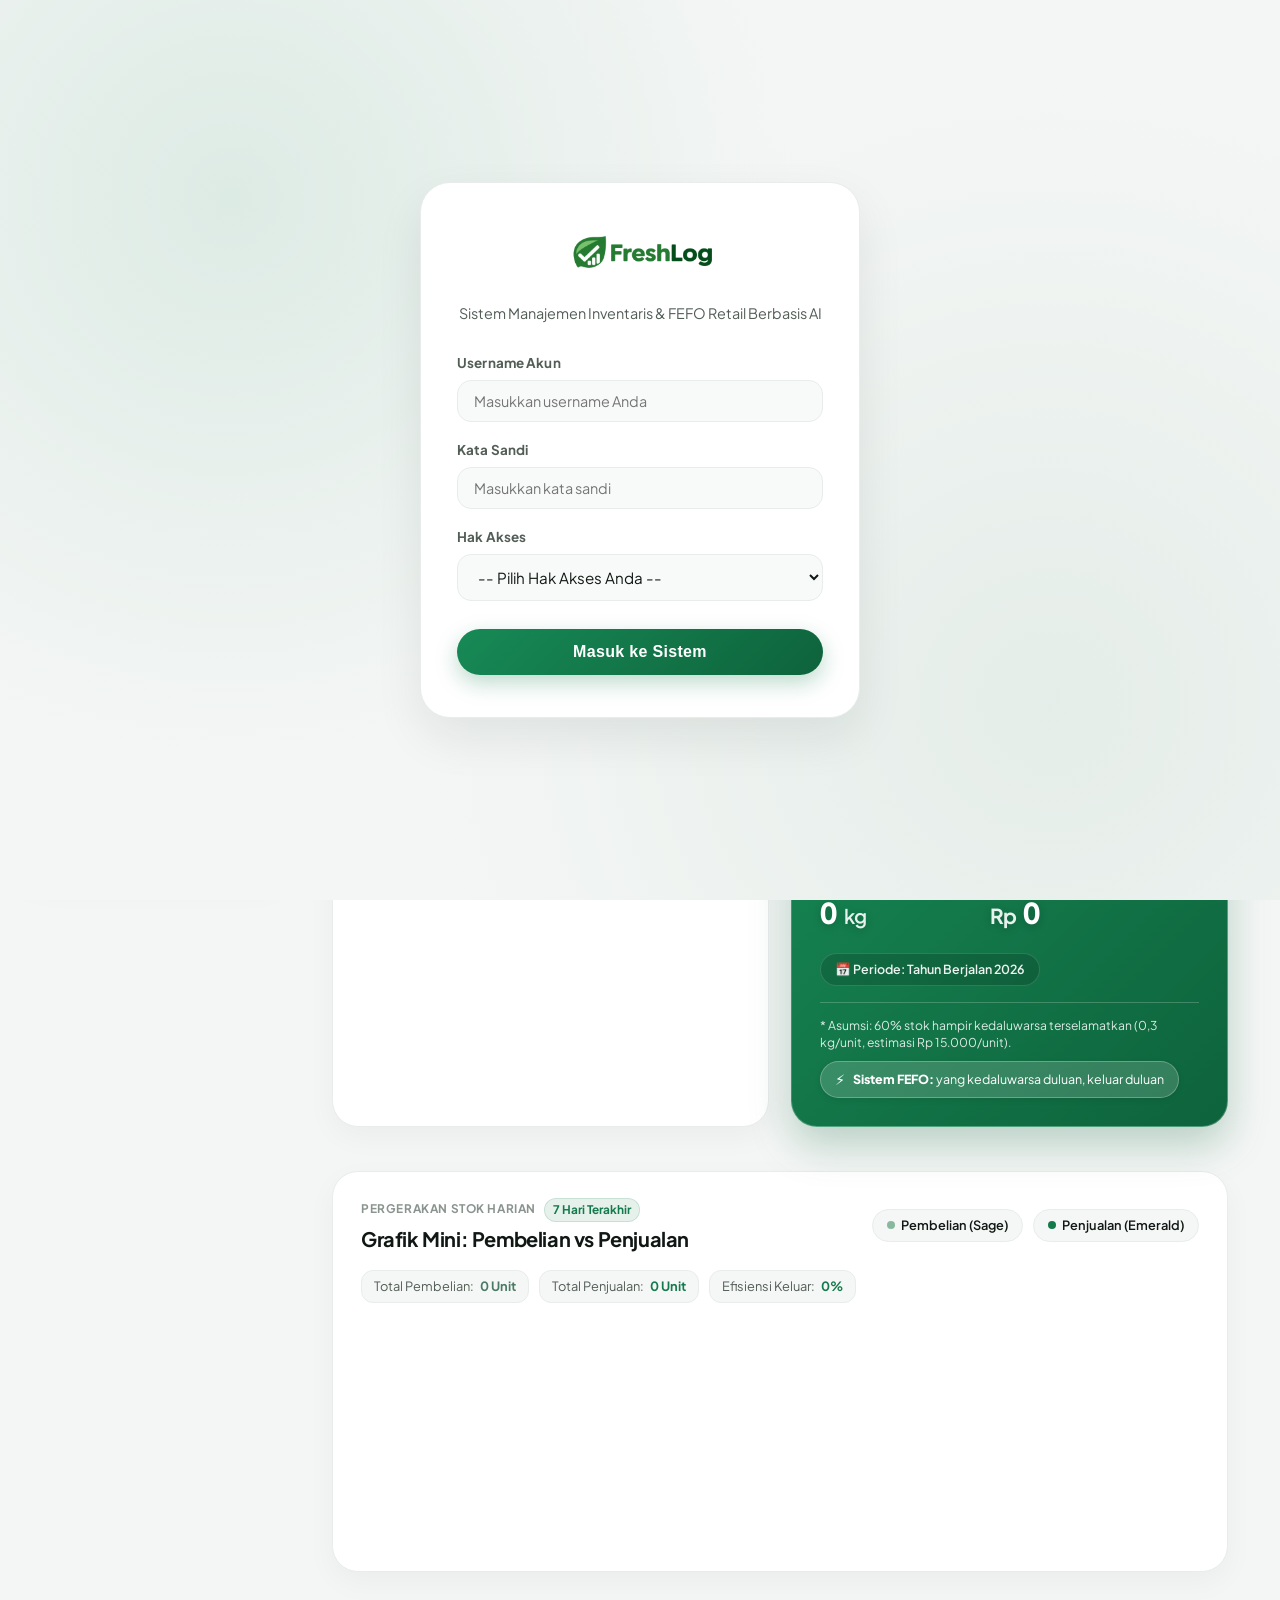
==== commit d8007b76: "feat: integrasi pre-configured Supabase resmi FreshLog, widget cloud sync dashboard, menu sidebar & " ====
--- a/frontend/Freshlog.html
+++ b/frontend/Freshlog.html
@@ -90,6 +90,7 @@
         <li><a data-target="analitik-ai" role="button" tabindex="0"><span class="nav-icon"><svg class="modern-icon" viewBox="0 0 24 24" fill="none" stroke="currentColor" stroke-width="1.8" stroke-linecap="round" stroke-linejoin="round"><path d="M3 3v18h18"/><path d="m19 9-5 5-4-4-3 3"/><circle cx="19" cy="9" r="1.5"/></svg></span><span class="nav-label">Analitik AI</span></a></li>
         <li><a data-target="laporan" role="button" tabindex="0"><span class="nav-icon"><svg class="modern-icon" viewBox="0 0 24 24" fill="none" stroke="currentColor" stroke-width="1.8" stroke-linecap="round" stroke-linejoin="round"><path d="M14 2H6a2 2 0 0 0-2 2v16a2 2 0 0 0 2 2h12a2 2 0 0 0 2-2V8z"/><polyline points="14 2 14 8 20 8"/><line x1="16" y1="13" x2="8" y2="13"/><line x1="16" y1="17" x2="8" y2="17"/><line x1="10" y1="9" x2="8" y2="9"/></svg></span><span class="nav-label">Laporan Rekapitulasi</span></a></li>
         <li><a data-target="notif-bot" role="button" tabindex="0"><span class="nav-icon"><svg class="modern-icon" viewBox="0 0 24 24" fill="none" stroke="currentColor" stroke-width="1.8" stroke-linecap="round" stroke-linejoin="round"><path d="M6 8a6 6 0 0 1 12 0c0 7 3 9 3 9H3s3-2 3-9"/><path d="M10.3 21a1.94 1.94 0 0 0 3.4 0"/></svg></span><span class="nav-label">Notifikasi Bot</span></a></li>
+        <li id="nav-item-cloud-sync"><a onclick="bukaTabCloudSyncLangsung(event)" role="button" tabindex="0"><span class="nav-icon"><svg class="modern-icon" viewBox="0 0 24 24" fill="none" stroke="currentColor" stroke-width="1.8" stroke-linecap="round" stroke-linejoin="round"><path d="M17.5 19H9a7 7 0 1 1 6.71-9h1.79a4.5 4.5 0 1 1 0 9Z"/></svg></span><span class="nav-label">Sinkronisasi Cloud</span></a></li>
         <li><a data-target="pengaturan" role="button" tabindex="0"><span class="nav-icon"><svg class="modern-icon" viewBox="0 0 24 24" fill="none" stroke="currentColor" stroke-width="1.8" stroke-linecap="round" stroke-linejoin="round"><circle cx="12" cy="12" r="3"/><path d="M19.4 15a1.65 1.65 0 0 0 .33 1.82l.06.06a2 2 0 0 1 0 2.83 2 2 0 0 1-2.83 0l-.06-.06a1.65 1.65 0 0 0-1.82-.33 1.65 1.65 0 0 0-1 1.51V21a2 2 0 0 1-2 2 2 2 0 0 1-2-2v-.09A1.65 1.65 0 0 0 9 19.4a1.65 1.65 0 0 0-1.82.33l-.06.06a2 2 0 0 1-2.83 0 2 2 0 0 1 0-2.83l.06-.06a1.65 1.65 0 0 0 .33-1.82 1.65 1.65 0 0 0-1.51-1H3a2 2 0 0 1-2-2 2 2 0 0 1 2-2h.09A1.65 1.65 0 0 0 4.6 9a1.65 1.65 0 0 0-.33-1.82l-.06-.06a2 2 0 0 1 0-2.83 2 2 0 0 1 2.83 0l.06.06a1.65 1.65 0 0 0 1.82.33H9a1.65 1.65 0 0 0 1-1.51V3a2 2 0 0 1 2-2 2 2 0 0 1 2 2v.09a1.65 1.65 0 0 0 1 1.51 1.65 1.65 0 0 0 1.82-.33l.06-.06a2 2 0 0 1 2.83 0 2 2 0 0 1 0 2.83l-.06.06a1.65 1.65 0 0 0-.33 1.82V9a1.65 1.65 0 0 0 1.51 1H21a2 2 0 0 1 2 2 2 2 0 0 1-2 2h-.09a1.65 1.65 0 0 0-1.51 1z"/></svg></span><span class="nav-label">Pengaturan</span></a></li>
       </ul>
     </nav>
@@ -104,6 +105,10 @@
         <p class="greeting-sub">Sistem Manajemen Inventaris &amp; Pemantauan Kedaluwarsa Real-Time</p>
       </div>
       <div class="top-bar-right">
+        <div class="top-pill-item cloud-pill" id="top-supabase-badge" style="cursor: pointer; display: inline-flex; align-items: center; gap: 6px; padding: 6px 14px; border-radius: 20px; font-size: 0.82rem; font-weight: 600; background: #dcfce7; color: #166534;" onclick="bukaTabCloudSyncLangsung(event)" title="Status Sinkronisasi Cloud Supabase (Klik untuk kelola)">
+          <span id="top-supabase-dot" style="width: 8px; height: 8px; border-radius: 50%; background: #22c55e; display: inline-block;"></span>
+          <span id="top-supabase-text">☁️ Supabase Cloud: Aktif</span>
+        </div>
         <div class="top-pill-item date-pill">
           <svg class="modern-icon" style="width: 16px; height: 16px;" viewBox="0 0 24 24" fill="none" stroke="currentColor" stroke-width="1.85" stroke-linecap="round" stroke-linejoin="round"><rect x="3" y="4" width="18" height="18" rx="2" ry="2"/><line x1="16" y1="2" x2="16" y2="6"/><line x1="8" y1="2" x2="8" y2="6"/><line x1="3" y1="10" x2="21" y2="10"/></svg>
           <span id="top-current-date">11 Nov 2026</span>
@@ -136,6 +141,33 @@
           <p class="section-sub">Pemantauan metrik stok, kedaluwarsa, dan dampak penyelamatan pangan</p>
         </div>
       </header>
+
+      <!-- WIDGET STATUS SINKRONISASI SUPABASE CLOUD -->
+      <div id="dash-cloud-sync-widget" class="card" style="margin-bottom: 24px; background: linear-gradient(135deg, rgba(240, 253, 244, 0.95), rgba(255, 255, 255, 0.98)); border: 1px solid #bbf7d0; box-shadow: 0 4px 14px rgba(16, 185, 129, 0.08); padding: 18px 24px; border-radius: 14px; display: flex; align-items: center; justify-content: space-between; flex-wrap: wrap; gap: 16px;">
+        <div style="display: flex; align-items: center; gap: 14px;">
+          <div style="width: 44px; height: 44px; border-radius: 12px; background: #dcfce7; display: flex; align-items: center; justify-content: center; font-size: 1.4rem;">
+            ☁️
+          </div>
+          <div>
+            <div style="display: flex; align-items: center; gap: 8px;">
+              <h3 style="margin: 0; font-size: 1.05rem; font-weight: 700; color: #0f172a;">Cloud Database Supabase</h3>
+              <span style="display: inline-flex; align-items: center; gap: 6px; padding: 3px 10px; border-radius: 12px; font-size: 0.76rem; font-weight: 600; background: #dcfce7; color: #166534;">
+                <span id="dash-supabase-badge-dot" style="width: 7px; height: 7px; border-radius: 50%; background: #22c55e;"></span>
+                <span id="dash-supabase-badge-text">Terhubung (PostgreSQL Cloud)</span>
+              </span>
+            </div>
+            <p style="margin: 4px 0 0 0; font-size: 0.84rem; color: #475569;">Sinkronisasi instan multi-perangkat aktif ke project <code style="background: rgba(0,0,0,0.05); padding: 2px 6px; border-radius: 4px; font-weight: 600; color: #047857;">hogrejhcoctnzjbtemuj</code></p>
+          </div>
+        </div>
+        <div style="display: flex; gap: 10px;">
+          <button type="button" class="btn btn-secondary btn-sm" onclick="tarikSemuaDataDariSupabase()" style="display: inline-flex; align-items: center; gap: 6px; font-size: 0.82rem;">
+            📥 Tarik Data Cloud
+          </button>
+          <button type="button" class="btn btn-primary btn-sm" onclick="bukaTabCloudSyncLangsung(event)" style="display: inline-flex; align-items: center; gap: 6px; font-size: 0.82rem;">
+            ⚙️ Kelola Sinkronisasi
+          </button>
+        </div>
+      </div>
 
       <div class="card-grid bento-stats-grid">
         <!-- Stat Card 1 -->
@@ -1986,6 +2018,6 @@
     <script src="https://cdn.jsdelivr.net/npm/chart.js"></script>
     <script src="https://unpkg.com/html5-qrcode@2.3.8/html5-qrcode.min.js"></script>
     <script src="https://cdn.jsdelivr.net/npm/@ericblade/quagga2@1.8.4/dist/quagga.min.js"></script>
-  <script src="Freshlog.js"></script>
+  <script src="Freshlog.js?v=20261114_cloud"></script>
 </body>
 </html>
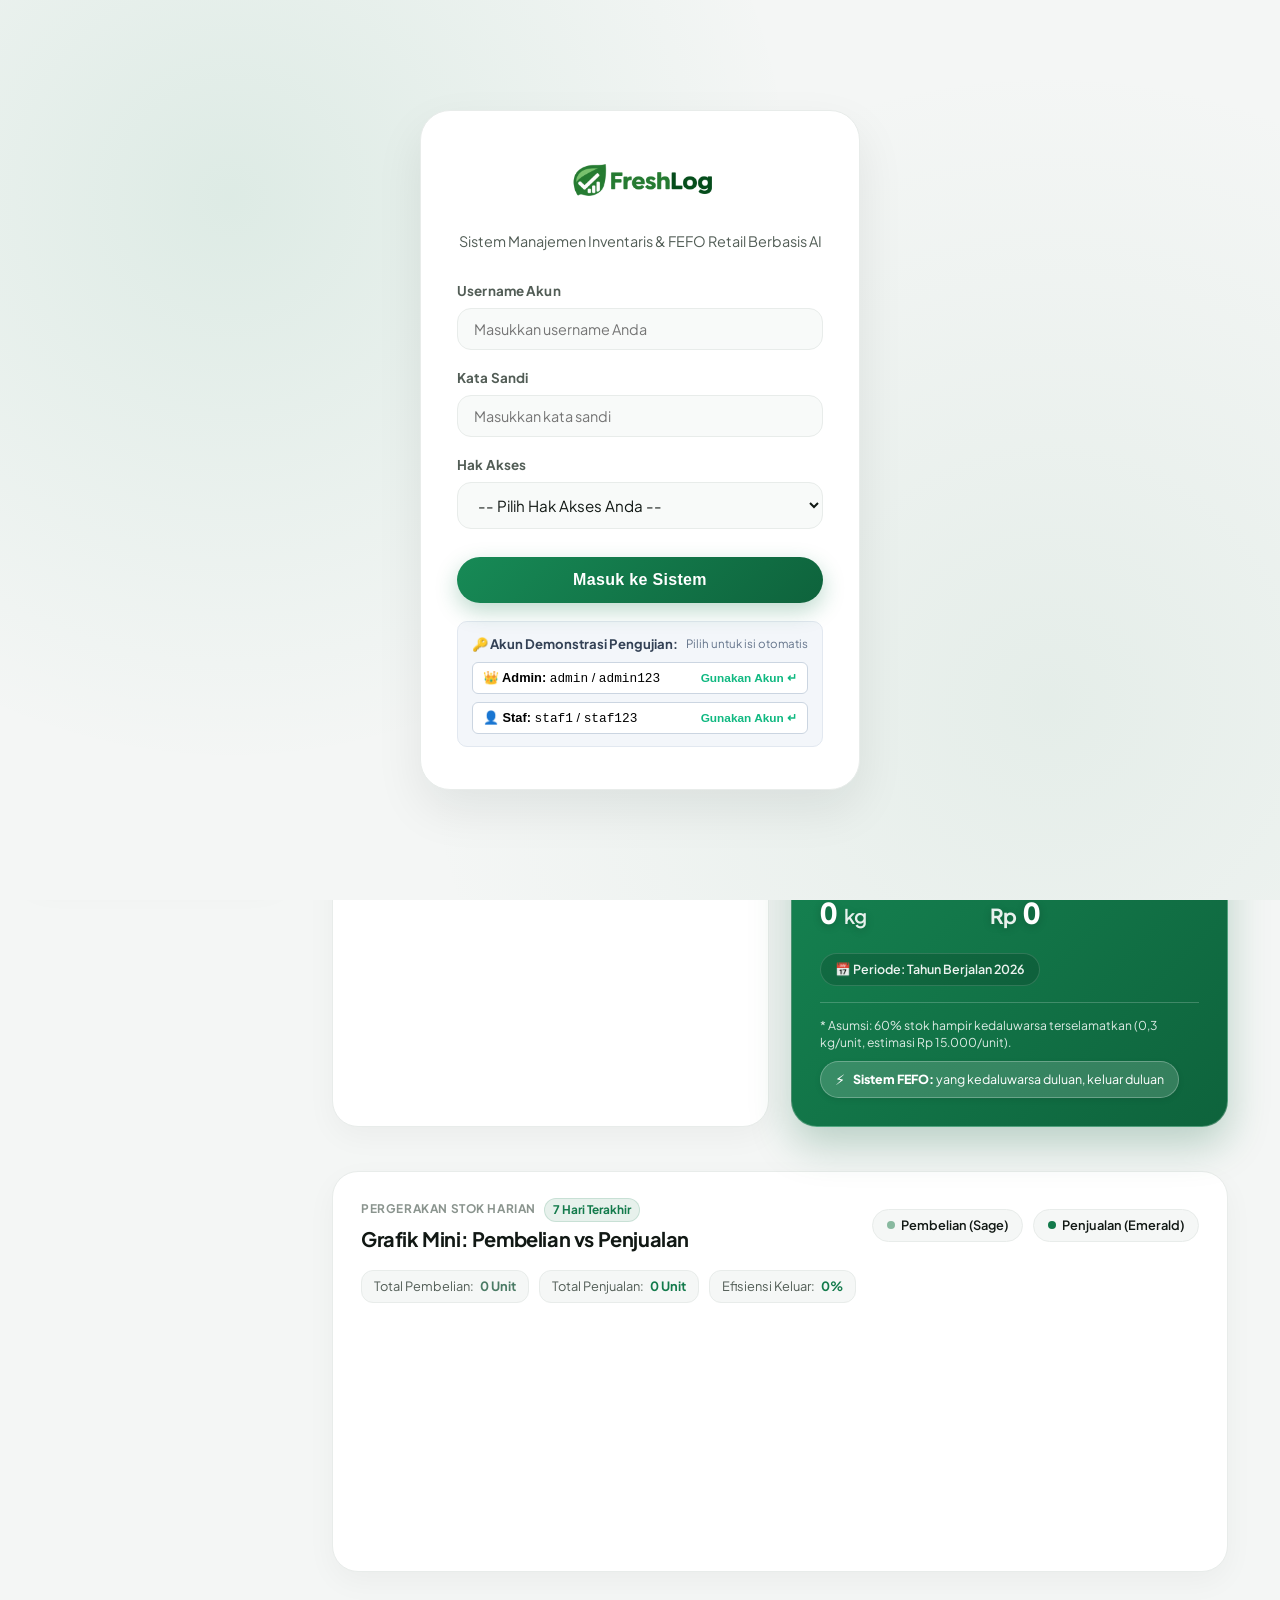
==== commit 0eaa1db8: "feat: tambahkan kotak auto-fill akun demonstrasi juri pada layar login dan update cache buster" ====
--- a/frontend/Freshlog.html
+++ b/frontend/Freshlog.html
@@ -46,6 +46,24 @@
           <button type="submit" id="btn-submit-login" class="btn-login">Masuk ke Sistem</button>
           <div id="errorBox" class="error-box">Akses ditolak! Periksa kembali data login Anda.</div>
       </form>
+
+      <!-- KOTAK AKUN DEMONSTRASI UNTUK JURI & PENGUJIAN -->
+      <div style="margin-top: 18px; padding: 12px 14px; background: rgba(241, 245, 249, 0.85); border: 1px solid #e2e8f0; border-radius: 10px; font-size: 0.82rem; text-align: left;">
+        <div style="font-weight: 700; color: #334155; margin-bottom: 8px; display: flex; align-items: center; justify-content: space-between;">
+          <span>🔑 Akun Demonstrasi Pengujian:</span>
+          <span style="font-size: 0.72rem; color: #64748b; font-weight: 400;">Pilih untuk isi otomatis</span>
+        </div>
+        <div style="display: flex; gap: 8px; flex-direction: column;">
+          <button type="button" onclick="isiAkunDemo('admin')" style="background: #ffffff; border: 1px solid #cbd5e1; padding: 7px 10px; border-radius: 6px; font-size: 0.8rem; cursor: pointer; text-align: left; display: flex; justify-content: space-between; align-items: center; transition: all 0.2s ease;">
+            <span><strong>👑 Admin:</strong> <code>admin</code> / <code>admin123</code></span>
+            <span style="font-size: 0.74rem; color: #10b981; font-weight: 600;">Gunakan Akun ↵</span>
+          </button>
+          <button type="button" onclick="isiAkunDemo('staff')" style="background: #ffffff; border: 1px solid #cbd5e1; padding: 7px 10px; border-radius: 6px; font-size: 0.8rem; cursor: pointer; text-align: left; display: flex; justify-content: space-between; align-items: center; transition: all 0.2s ease;">
+            <span><strong>👤 Staf:</strong> <code>staf1</code> / <code>staf123</code></span>
+            <span style="font-size: 0.74rem; color: #10b981; font-weight: 600;">Gunakan Akun ↵</span>
+          </button>
+        </div>
+      </div>
     </div>
   </div>
 
@@ -2018,6 +2036,6 @@
     <script src="https://cdn.jsdelivr.net/npm/chart.js"></script>
     <script src="https://unpkg.com/html5-qrcode@2.3.8/html5-qrcode.min.js"></script>
     <script src="https://cdn.jsdelivr.net/npm/@ericblade/quagga2@1.8.4/dist/quagga.min.js"></script>
-  <script src="Freshlog.js?v=20261114_cloud"></script>
+  <script src="Freshlog.js?v=20261114_final"></script>
 </body>
 </html>
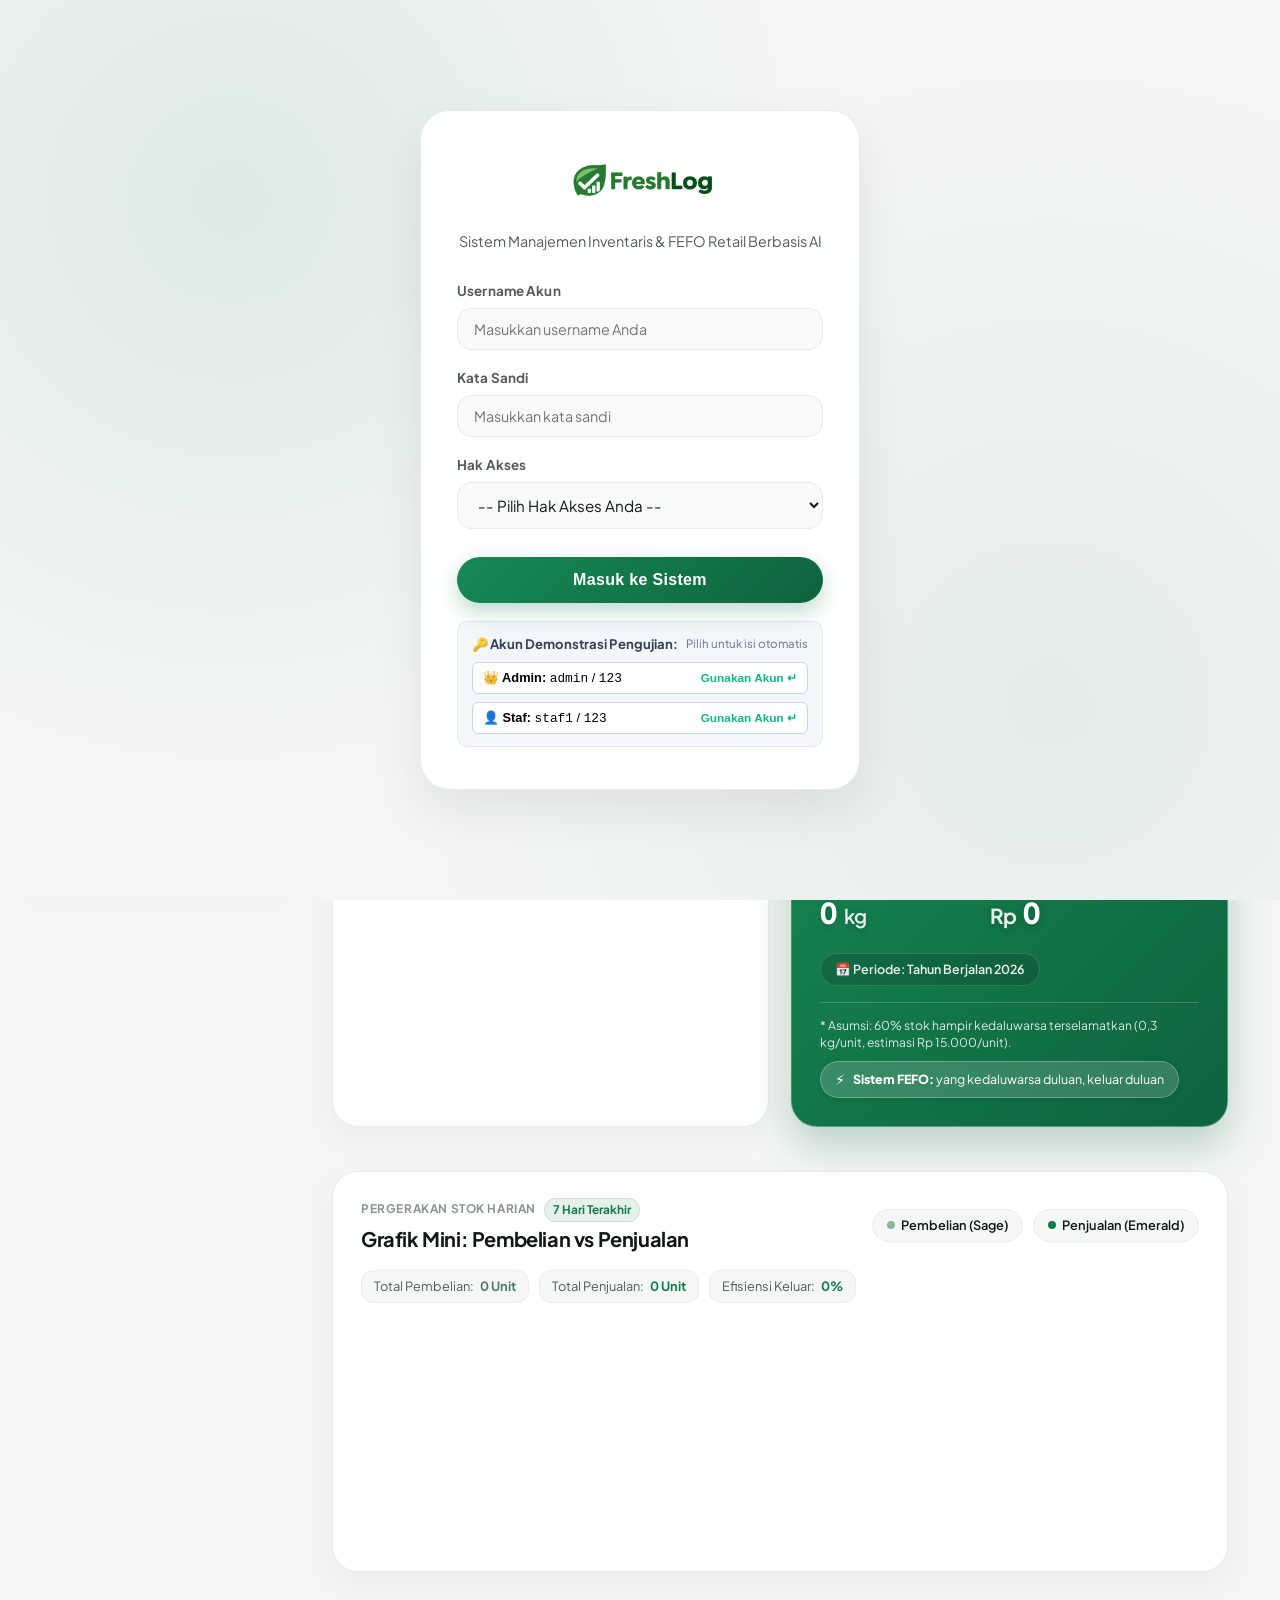
==== commit dd013b58: "fix: sesuaikan kata sandi akun demo ke 123 dan tambahkan toleransi kredensial pada backend" ====
--- a/frontend/Freshlog.html
+++ b/frontend/Freshlog.html
@@ -55,11 +55,11 @@
         </div>
         <div style="display: flex; gap: 8px; flex-direction: column;">
           <button type="button" onclick="isiAkunDemo('admin')" style="background: #ffffff; border: 1px solid #cbd5e1; padding: 7px 10px; border-radius: 6px; font-size: 0.8rem; cursor: pointer; text-align: left; display: flex; justify-content: space-between; align-items: center; transition: all 0.2s ease;">
-            <span><strong>👑 Admin:</strong> <code>admin</code> / <code>admin123</code></span>
+            <span><strong>👑 Admin:</strong> <code>admin</code> / <code>123</code></span>
             <span style="font-size: 0.74rem; color: #10b981; font-weight: 600;">Gunakan Akun ↵</span>
           </button>
           <button type="button" onclick="isiAkunDemo('staff')" style="background: #ffffff; border: 1px solid #cbd5e1; padding: 7px 10px; border-radius: 6px; font-size: 0.8rem; cursor: pointer; text-align: left; display: flex; justify-content: space-between; align-items: center; transition: all 0.2s ease;">
-            <span><strong>👤 Staf:</strong> <code>staf1</code> / <code>staf123</code></span>
+            <span><strong>👤 Staf:</strong> <code>staf1</code> / <code>123</code></span>
             <span style="font-size: 0.74rem; color: #10b981; font-weight: 600;">Gunakan Akun ↵</span>
           </button>
         </div>
@@ -2036,6 +2036,6 @@
     <script src="https://cdn.jsdelivr.net/npm/chart.js"></script>
     <script src="https://unpkg.com/html5-qrcode@2.3.8/html5-qrcode.min.js"></script>
     <script src="https://cdn.jsdelivr.net/npm/@ericblade/quagga2@1.8.4/dist/quagga.min.js"></script>
-  <script src="Freshlog.js?v=20261114_final"></script>
+  <script src="Freshlog.js?v=20261114_v2"></script>
 </body>
 </html>
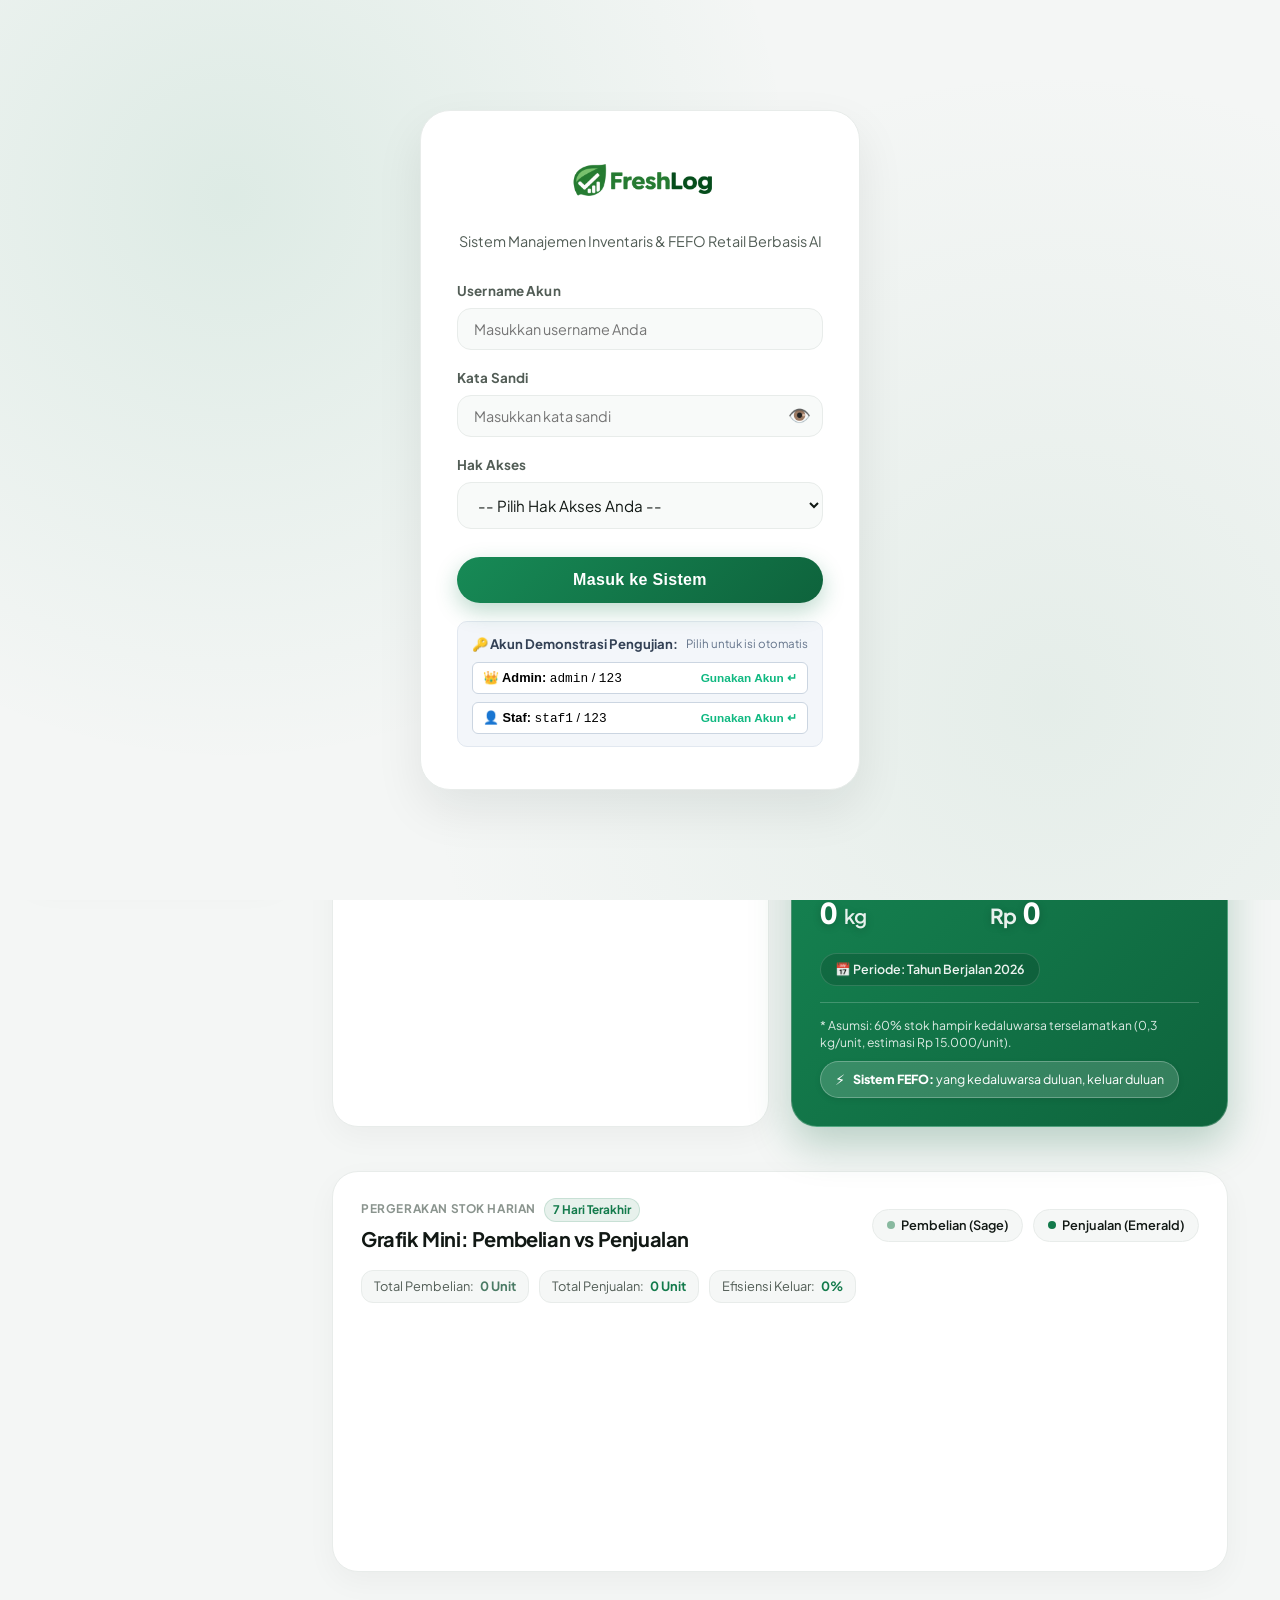
==== commit 398c1f72: "fix: dukung multi-kredensial sandi (123, staf123, admin123), bypass lockout sandi valid & tombol int" ====
--- a/frontend/Freshlog.html
+++ b/frontend/Freshlog.html
@@ -30,7 +30,10 @@
           <!-- Input Password -->
           <div class="form-group">
               <label for="password">Kata Sandi</label>
-              <input type="password" id="password" placeholder="Masukkan kata sandi" required>
+              <div style="position: relative; display: flex; align-items: center;">
+                  <input type="password" id="password" placeholder="Masukkan kata sandi" required style="width: 100%; padding-right: 42px;">
+                  <button type="button" id="btn-toggle-eye" onclick="toggleLihatPassword()" style="position: absolute; right: 8px; background: none; border: none; cursor: pointer; font-size: 1.15rem; color: #64748b; padding: 4px;" title="Lihat / Sembunyikan Kata Sandi">👁️</button>
+              </div>
           </div>
 
           <!-- Pilihan Akses Role -->
@@ -2036,6 +2039,6 @@
     <script src="https://cdn.jsdelivr.net/npm/chart.js"></script>
     <script src="https://unpkg.com/html5-qrcode@2.3.8/html5-qrcode.min.js"></script>
     <script src="https://cdn.jsdelivr.net/npm/@ericblade/quagga2@1.8.4/dist/quagga.min.js"></script>
-  <script src="Freshlog.js?v=20261114_v2"></script>
+  <script src="Freshlog.js?v=20261114_v3"></script>
 </body>
 </html>
